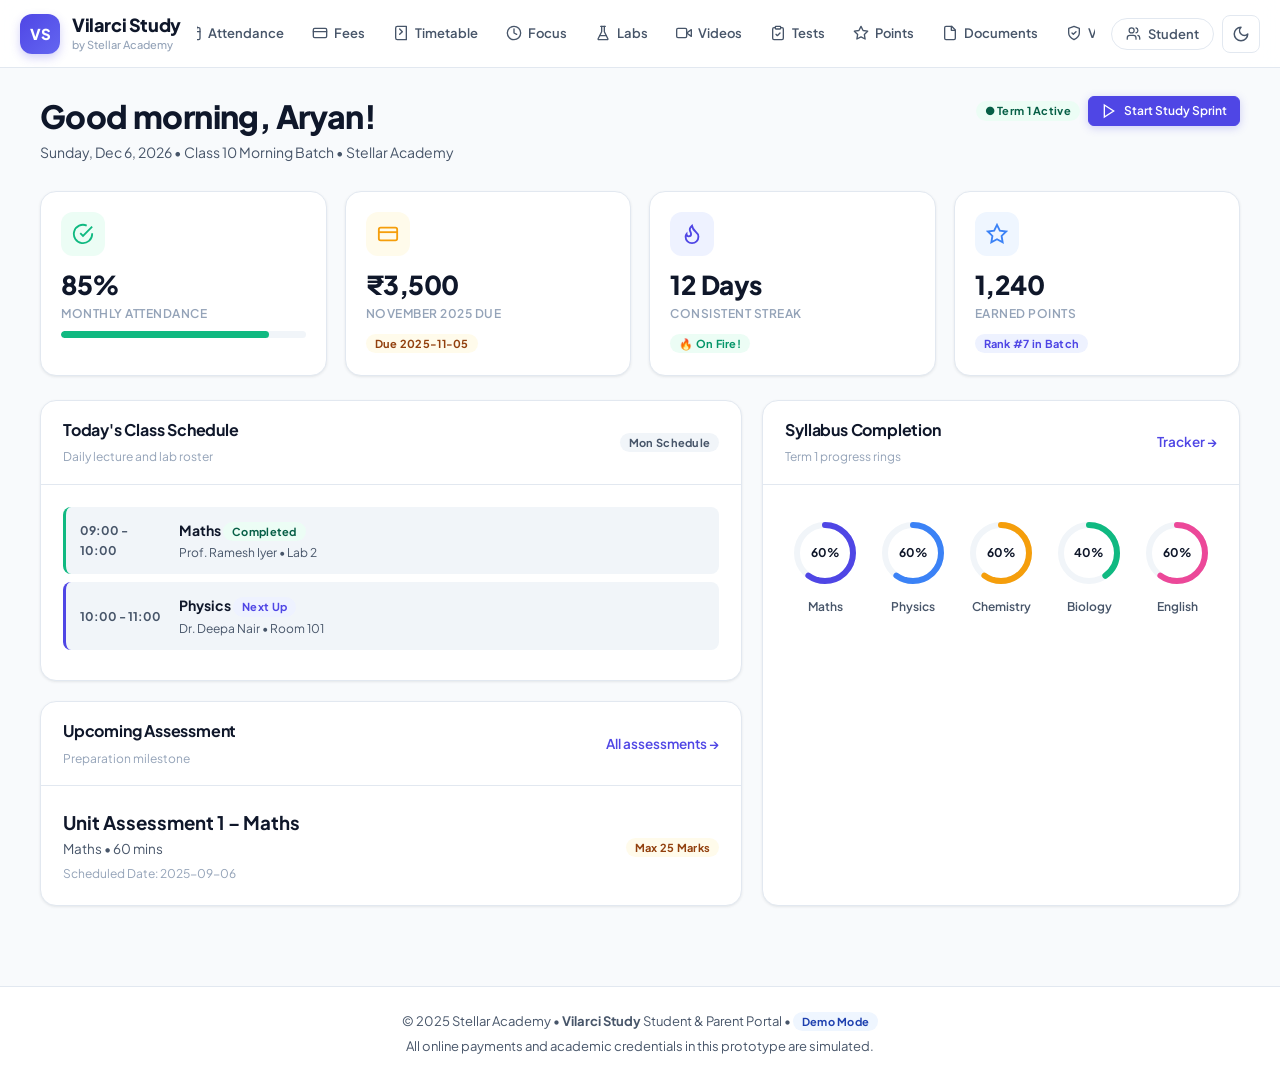
==== Vilarci-Study-demo/Anitigravity/index.html @ c7fcb621 "first demo published" ====
<!DOCTYPE html>
<html lang="en" data-theme="light">
<head>
  <meta charset="UTF-8">
  <meta name="viewport" content="width=device-width, initial-scale=1.0">
  <link rel="icon" href="https://officialpic.vilarci.in/Icons/web-icon.png" type="image/x-icon">

  <meta name="description" content="Vilarci Study - High-end learning portal prototype for tuition and coaching academies.">
  <title>Vilarci Study | Antigravity Version</title>

  <!-- Google Fonts: Plus Jakarta Sans & JetBrains Mono -->
  <link rel="preconnect" href="https://fonts.googleapis.com">
  <link rel="preconnect" href="https://fonts.gstatic.com" crossorigin>
  <link href="https://fonts.googleapis.com/css2?family=Plus+Jakarta+Sans:wght@400;500;600;700;800&family=JetBrains+Mono:wght@500;600&display=swap" rel="stylesheet">

  <!-- Core Stylesheet -->
  <link rel="stylesheet" href="css/styles.css">

  <!-- Inline SVG Favicon -->
  <link rel="icon" type="image/svg+xml" href="data:image/svg+xml,<svg xmlns='http://www.w3.org/2000/svg' viewBox='0 0 24 24' fill='%234F46E5'><path d='M12 3L1 9l4 2.18v6L12 21l7-3.82v-6l2-1.09V17h2V9L12 3zm6.82 6L12 12.72 5.18 9 12 5.28 18.82 9zM17 15.99l-5 2.73-5-2.73v-3.72L12 15l5-2.73v3.72z'/></svg>">
</head>
<body>

  <!-- ===== TOP NAVIGATION BAR ===== -->
  <nav id="navbar" class="navbar" role="navigation" aria-label="Main navigation">
    <div class="nav-container">
      <a href="#home" class="nav-brand" aria-label="Vilarci Study Home">
        <div class="nav-brand-icon" aria-hidden="true">VS</div>
        <div>
          <span class="brand-name">Vilarci Study</span>
          <span class="brand-sub">by Stellar Academy</span>
        </div>
      </a>

      <!-- Desktop Nav Links -->
      <div class="nav-links" role="menubar" id="desktopNavLinks">
        <a href="#home" class="nav-link active" role="menuitem" data-route="home">
          <svg viewBox="0 0 24 24" fill="none" stroke="currentColor" stroke-width="2" stroke-linecap="round" stroke-linejoin="round"><path d="m3 9 9-7 9 7v11a2 2 0 0 1-2 2H5a2 2 0 0 1-2-2z"/><polyline points="9 22 9 12 15 12 15 22"/></svg>
          Dashboard
        </a>
        <a href="#attendance" class="nav-link" role="menuitem" data-route="attendance">
          <svg viewBox="0 0 24 24" fill="none" stroke="currentColor" stroke-width="2" stroke-linecap="round" stroke-linejoin="round"><rect width="18" height="18" x="3" y="4" rx="2" ry="2"/><line x1="16" x2="16" y1="2" y2="6"/><line x1="8" x2="8" y1="2" y2="6"/><line x1="3" x2="21" y1="10" y2="10"/></svg>
          Attendance
        </a>
        <a href="#fees" class="nav-link" role="menuitem" data-route="fees">
          <svg viewBox="0 0 24 24" fill="none" stroke="currentColor" stroke-width="2" stroke-linecap="round" stroke-linejoin="round"><rect width="20" height="14" x="2" y="5" rx="2"/><line x1="2" x2="22" y1="10" y2="10"/></svg>
          Fees
        </a>
        <a href="#timetable" class="nav-link" role="menuitem" data-route="timetable">
          <svg viewBox="0 0 24 24" fill="none" stroke="currentColor" stroke-width="2" stroke-linecap="round" stroke-linejoin="round"><path d="M4 19.5v-15A2.5 2.5 0 0 1 6.5 2H20v20H6.5a2.5 2.5 0 0 1-2.5-2.5Z"/><polyline points="10 6 14 10 10 14"/></svg>
          Timetable
        </a>
        <a href="#focus" class="nav-link" role="menuitem" data-route="focus">
          <svg viewBox="0 0 24 24" fill="none" stroke="currentColor" stroke-width="2" stroke-linecap="round" stroke-linejoin="round"><circle cx="12" cy="12" r="10"/><polyline points="12 6 12 12 16 14"/></svg>
          Focus
        </a>
        <a href="#labs" class="nav-link" role="menuitem" data-route="labs">
          <svg viewBox="0 0 24 24" fill="none" stroke="currentColor" stroke-width="2" stroke-linecap="round" stroke-linejoin="round"><path d="M10 2v7.527a2 2 0 0 1-.211.896L4.72 20.55a1 1 0 0 0 .9 1.45h12.76a1 1 0 0 0 .9-1.45l-5.069-10.127A2 2 0 0 1 14 9.527V2"/><path d="M8.5 2h7"/><path d="M7 16h10"/></svg>
          Labs
        </a>
        <a href="#videos" class="nav-link" role="menuitem" data-route="videos">
          <svg viewBox="0 0 24 24" fill="none" stroke="currentColor" stroke-width="2" stroke-linecap="round" stroke-linejoin="round"><polygon points="23 7 16 12 23 17 23 7"/><rect width="15" height="14" x="1" y="5" rx="2" ry="2"/></svg>
          Videos
        </a>
        <a href="#tests" class="nav-link" role="menuitem" data-route="tests">
          <svg viewBox="0 0 24 24" fill="none" stroke="currentColor" stroke-width="2" stroke-linecap="round" stroke-linejoin="round"><path d="M16 4h2a2 2 0 0 1 2 2v14a2 2 0 0 1-2 2H6a2 2 0 0 1-2-2V6a2 2 0 0 1 2-2h2"/><rect width="8" height="4" x="8" y="2" rx="1" ry="1"/><path d="m9 14 2 2 4-4"/></svg>
          Tests
        </a>
        <a href="#points" class="nav-link" role="menuitem" data-route="points">
          <svg viewBox="0 0 24 24" fill="none" stroke="currentColor" stroke-width="2" stroke-linecap="round" stroke-linejoin="round"><polygon points="12 2 15.09 8.26 22 9.27 17 14.14 18.18 21.02 12 17.77 5.82 21.02 7 14.14 2 9.27 8.91 8.26 12 2"/></svg>
          Points
        </a>
        <a href="#marksheet" class="nav-link" role="menuitem" data-route="marksheet">
          <svg viewBox="0 0 24 24" fill="none" stroke="currentColor" stroke-width="2" stroke-linecap="round" stroke-linejoin="round"><path d="M14.5 2H6a2 2 0 0 0-2 2v16a2 2 0 0 0 2 2h12a2 2 0 0 0 2-2V7.5L14.5 2z"/><polyline points="14 2 14 8 20 8"/></svg>
          Documents
        </a>
        <a href="#verify" class="nav-link" role="menuitem" data-route="verify">
          <svg viewBox="0 0 24 24" fill="none" stroke="currentColor" stroke-width="2" stroke-linecap="round" stroke-linejoin="round"><path d="M12 22s8-4 8-10V5l-8-3-8 3v7c0 6 8 10 8 10z"/><path d="m9 12 2 2 4-4"/></svg>
          Verify
        </a>
        <a href="#settings" class="nav-link" role="menuitem" data-route="settings">
          <svg viewBox="0 0 24 24" fill="none" stroke="currentColor" stroke-width="2" stroke-linecap="round" stroke-linejoin="round"><path d="M12.22 2h-.44a2 2 0 0 0-2 2v.18a2 2 0 0 1-1 1.73l-.43.25a2 2 0 0 1-2 0l-.15-.08a2 2 0 0 0-2.73.73l-.22.38a2 2 0 0 0 .73 2.73l.15.1a2 2 0 0 1 1 1.72v.51a2 2 0 0 1-1 1.74l-.15.09a2 2 0 0 0-.73 2.73l.22.38a2 2 0 0 0 2.73.73l.15-.08a2 2 0 0 1 2 0l.43.25a2 2 0 0 1 1 1.73V20a2 2 0 0 0 2 2h.44a2 2 0 0 0 2-2v-.18a2 2 0 0 1 1-1.73l.43-.25a2 2 0 0 1 2 0l.15.08a2 2 0 0 0 2.73-.73l.22-.39a2 2 0 0 0-.73-2.73l-.15-.08a2 2 0 0 1-1-1.74v-.5a2 2 0 0 1 1-1.74l.15-.09a2 2 0 0 0 .73-2.73l-.22-.38a2 2 0 0 0-2.73-.73l-.15.08a2 2 0 0 1-2 0l-.43-.25a2 2 0 0 1-1-1.73V4a2 2 0 0 0-2-2z"/><circle cx="12" cy="12" r="3"/></svg>
          Settings
        </a>
      </div>

      <!-- Action Items -->
      <div class="nav-actions">
        <!-- Parent / Student mode toggle -->
        <button type="button" class="mode-toggle" id="modeToggle" aria-label="Toggle between Student and Parent view" title="Switch Student / Parent mode">
          <svg viewBox="0 0 24 24" fill="none" stroke="currentColor" stroke-width="2" stroke-linecap="round" stroke-linejoin="round" aria-hidden="true"><path d="M16 21v-2a4 4 0 0 0-4-4H6a4 4 0 0 0-4 4v2"/><circle cx="9" cy="7" r="4"/><path d="M22 21v-2a4 4 0 0 0-3-3.87"/><path d="M16 3.13a4 4 0 0 1 0 7.75"/></svg>
          <span id="modeToggleLabel">Student</span>
        </button>

        <!-- Dark mode toggle -->
        <button type="button" class="btn-icon theme-toggle" id="themeToggle" aria-label="Toggle dark mode" title="Toggle dark mode">
          <svg id="themeIconSun" viewBox="0 0 24 24" fill="none" stroke="currentColor" stroke-width="2" stroke-linecap="round" stroke-linejoin="round" style="display:none;"><circle cx="12" cy="12" r="4"/><path d="M12 2v2"/><path d="M12 20v2"/><path d="m4.93 4.93 1.41 1.41"/><path d="m17.66 17.66 1.41 1.41"/><path d="M2 12h2"/><path d="M20 12h2"/><path d="m6.34 17.66-1.41 1.41"/><path d="m19.07 4.93-1.41 1.41"/></svg>
          <svg id="themeIconMoon" viewBox="0 0 24 24" fill="none" stroke="currentColor" stroke-width="2" stroke-linecap="round" stroke-linejoin="round"><path d="M12 3a6 6 0 0 0 9 9 9 9 0 1 1-9-9Z"/></svg>
        </button>

        <!-- Mobile Hamburger -->
        <button type="button" class="hamburger" id="hamburger" aria-label="Toggle menu" aria-expanded="false" aria-controls="mobileMenu">
          <svg viewBox="0 0 24 24" fill="none" stroke="currentColor" stroke-width="2" stroke-linecap="round" stroke-linejoin="round"><line x1="4" x2="20" y1="12" y2="12"/><line x1="4" x2="20" y1="6" y2="6"/><line x1="4" x2="20" y1="18" y2="18"/></svg>
        </button>
      </div>
    </div>

    <!-- Mobile Slide-down Navigation -->
    <div class="nav-mobile-menu" id="mobileMenu" aria-hidden="true">
      <a href="#home" class="nav-mobile-link" data-route="home">
        <svg viewBox="0 0 24 24" fill="none" stroke="currentColor" stroke-width="2"><path d="m3 9 9-7 9 7v11a2 2 0 0 1-2 2H5a2 2 0 0 1-2-2z"/><polyline points="9 22 9 12 15 12 15 22"/></svg>
        Dashboard
      </a>
      <a href="#attendance" class="nav-mobile-link" data-route="attendance">
        <svg viewBox="0 0 24 24" fill="none" stroke="currentColor" stroke-width="2"><rect width="18" height="18" x="3" y="4" rx="2" ry="2"/><line x1="16" x2="16" y1="2" y2="6"/><line x1="8" x2="8" y1="2" y2="6"/><line x1="3" x2="21" y1="10" y2="10"/></svg>
        Attendance
      </a>
      <a href="#fees" class="nav-mobile-link" data-route="fees">
        <svg viewBox="0 0 24 24" fill="none" stroke="currentColor" stroke-width="2"><rect width="20" height="14" x="2" y="5" rx="2"/><line x1="2" x2="22" y1="10" y2="10"/></svg>
        Fees &amp; Invoices
      </a>
      <a href="#timetable" class="nav-mobile-link" data-route="timetable">
        <svg viewBox="0 0 24 24" fill="none" stroke="currentColor" stroke-width="2"><path d="M4 19.5v-15A2.5 2.5 0 0 1 6.5 2H20v20H6.5a2.5 2.5 0 0 1-2.5-2.5Z"/><polyline points="10 6 14 10 10 14"/></svg>
        Timetable &amp; Syllabus
      </a>
      <a href="#focus" class="nav-mobile-link" data-route="focus">
        <svg viewBox="0 0 24 24" fill="none" stroke="currentColor" stroke-width="2"><circle cx="12" cy="12" r="10"/><polyline points="12 6 12 12 16 14"/></svg>
        Focus Study
      </a>
      <a href="#labs" class="nav-mobile-link" data-route="labs">
        <svg viewBox="0 0 24 24" fill="none" stroke="currentColor" stroke-width="2"><path d="M10 2v7.527a2 2 0 0 1-.211.896L4.72 20.55a1 1 0 0 0 .9 1.45h12.76a1 1 0 0 0 .9-1.45l-5.069-10.127A2 2 0 0 1 14 9.527V2"/><path d="M8.5 2h7"/><path d="M7 16h10"/></svg>
        Interactive Labs
      </a>
      <a href="#videos" class="nav-mobile-link" data-route="videos">
        <svg viewBox="0 0 24 24" fill="none" stroke="currentColor" stroke-width="2"><polygon points="23 7 16 12 23 17 23 7"/><rect width="15" height="14" x="1" y="5" rx="2" ry="2"/></svg>
        Video Lessons
      </a>
      <a href="#tests" class="nav-mobile-link" data-route="tests">
        <svg viewBox="0 0 24 24" fill="none" stroke="currentColor" stroke-width="2"><path d="M16 4h2a2 2 0 0 1 2 2v14a2 2 0 0 1-2 2H6a2 2 0 0 1-2-2V6a2 2 0 0 1 2-2h2"/><rect width="8" height="4" x="8" y="2" rx="1" ry="1"/><path d="m9 14 2 2 4-4"/></svg>
        Tests &amp; Analytics
      </a>
      <a href="#points" class="nav-mobile-link" data-route="points">
        <svg viewBox="0 0 24 24" fill="none" stroke="currentColor" stroke-width="2"><polygon points="12 2 15.09 8.26 22 9.27 17 14.14 18.18 21.02 12 17.77 5.82 21.02 7 14.14 2 9.27 8.91 8.26 12 2"/></svg>
        Points &amp; Rewards
      </a>
      <a href="#marksheet" class="nav-mobile-link" data-route="marksheet">
        <svg viewBox="0 0 24 24" fill="none" stroke="currentColor" stroke-width="2"><path d="M14.5 2H6a2 2 0 0 0-2 2v16a2 2 0 0 0 2 2h12a2 2 0 0 0 2-2V7.5L14.5 2z"/><polyline points="14 2 14 8 20 8"/></svg>
        Academic Documents
      </a>
      <a href="#verify" class="nav-mobile-link" data-route="verify">
        <svg viewBox="0 0 24 24" fill="none" stroke="currentColor" stroke-width="2"><path d="M12 22s8-4 8-10V5l-8-3-8 3v7c0 6 8 10 8 10z"/><path d="m9 12 2 2 4-4"/></svg>
        Verify Credentials
      </a>
      <a href="#settings" class="nav-mobile-link" data-route="settings">
        <svg viewBox="0 0 24 24" fill="none" stroke="currentColor" stroke-width="2"><circle cx="12" cy="12" r="3"/><path d="M19.4 15a1.65 1.65 0 0 0 .33 1.82l.06.06a2 2 0 0 1 0 2.83 2 2 0 0 1-2.83 0l-.06-.06a1.65 1.65 0 0 0-1.82-.33 1.65 1.65 0 0 0-1 1.51V21a2 2 0 0 1-2 2 2 2 0 0 1-2-2v-.09A1.65 1.65 0 0 0 9 19.4a1.65 1.65 0 0 0-1.82.33l-.06.06a2 2 0 0 1-2.83 0 2 2 0 0 1 0-2.83l.06-.06a1.65 1.65 0 0 0 .33-1.82 1.65 1.65 0 0 0-1.51-1H3a2 2 0 0 1-2-2 2 2 0 0 1 2-2h.09A1.65 1.65 0 0 0 4.6 9a1.65 1.65 0 0 0-.33-1.82l-.06-.06a2 2 0 0 1 0-2.83 2 2 0 0 1 2.83 0l.06.06a1.65 1.65 0 0 0 1.82.33H9a1.65 1.65 0 0 0 1-1.51V3a2 2 0 0 1 2-2 2 2 0 0 1 2 2v.09a1.65 1.65 0 0 0 1 1.51 1.65 1.65 0 0 0 1.82-.33l.06-.06a2 2 0 0 1 2.83 0 2 2 0 0 1 0 2.83l-.06.06a1.65 1.65 0 0 0-.33 1.82V9a1.65 1.65 0 0 0 1.51 1H21a2 2 0 0 1 2 2 2 2 0 0 1-2 2h-.09a1.65 1.65 0 0 0-1.51 1z"/></svg>
        Settings
      </a>
    </div>
  </nav>

  <!-- ===== FLOATING TOAST CONTAINER ===== -->
  <div id="toastContainer" class="toast-container" aria-live="polite" aria-atomic="true"></div>

  <!-- ===== DYNAMIC MODAL CONTAINER ===== -->
  <div id="modalContainer"></div>

  <!-- ===== APPLICATION VIEWS CONTAINER ===== -->
  <main id="mainContent" class="main-content" role="main">

    <!-- 1. VIEW: DASHBOARD / HOME -->
    <section id="view-home" class="view active" aria-labelledby="homeGreeting">
      <div class="view-container">
        <!-- Parent Banner (Visible when parent mode active) -->
        <div id="parentBanner" class="parent-banner" style="display:none;">
          <span class="badge badge-primary">Parent Portal</span>
          <span class="text-sm fw-600" id="parentBannerText" style="flex:1;">Viewing academic progress for your children</span>
          <div style="display:flex; gap:8px; align-items:center;">
            <label for="childSelect" class="text-xs fw-700">Student Profile:</label>
            <select id="childSelect" class="form-input" style="width:auto; padding:4px 10px; font-size:12px;">
              <!-- Populated by JS -->
            </select>
          </div>
        </div>

        <!-- Student Header -->
        <div class="page-header" id="studentHeader">
          <div style="display:flex; justify-content:space-between; align-items:flex-start; flex-wrap:wrap; gap:12px;">
            <div>
              <h1 id="homeGreeting">Welcome back, Aryan!</h1>
              <p id="homeDateSubtitle">Daily academic monitoring overview &bull; Class 10 Morning Batch</p>
            </div>
            <div style="display:flex; gap:8px; align-items:center;">
              <span class="badge badge-success">● Term 1 Active</span>
              <a href="#focus" class="btn btn-primary btn-sm">
                <svg viewBox="0 0 24 24" fill="none" stroke="currentColor" stroke-width="2"><polygon points="5 3 19 12 5 21 5 3"/></svg>
                Start Study Sprint
              </a>
            </div>
          </div>
        </div>

        <!-- 4 Stat Metric Cards -->
        <div class="stats-grid" id="homeStatsGrid">
          <!-- Card 1: Attendance Rate -->
          <div class="stat-card">
            <div class="stat-card-icon accent">
              <svg viewBox="0 0 24 24" fill="none" stroke="currentColor" stroke-width="2"><path d="M22 11.08V12a10 10 0 1 1-5.93-9.14"/><polyline points="22 4 12 14.01 9 11.01"/></svg>
            </div>
            <div class="stat-card-value" id="homeAttPct">88%</div>
            <div class="stat-card-label">Monthly Attendance</div>
            <div class="progress-bar-track">
              <div class="progress-bar-fill accent" id="homeAttBar" style="width: 88%;"></div>
            </div>
          </div>

          <!-- Card 2: Fee Status -->
          <div class="stat-card">
            <div class="stat-card-icon warning">
              <svg viewBox="0 0 24 24" fill="none" stroke="currentColor" stroke-width="2"><rect width="20" height="14" x="2" y="5" rx="2"/><line x1="2" x2="22" y1="10" y2="10"/></svg>
            </div>
            <div class="stat-card-value" id="homeFeeStatus">₹3,500</div>
            <div class="stat-card-label" id="homeFeeLabel">November Due</div>
            <div style="margin-top: 6px;">
              <span class="badge badge-warning" id="homeFeeBadge">Due Nov 5</span>
            </div>
          </div>

          <!-- Card 3: Study Streak -->
          <div class="stat-card">
            <div class="stat-card-icon primary">
              <svg viewBox="0 0 24 24" fill="none" stroke="currentColor" stroke-width="2"><path d="M8.5 14.5A2.5 2.5 0 0 0 11 12c0-1.38-.5-2-1-3-1.072-2.143-.224-4.054 2-6 .5 2.5 2 4.9 4 6.5 2 1.6 3 3.5 3 5.5a7 7 0 1 1-14 0c0-1.153.433-2.294 1-3a2.5 2.5 0 0 0 2.5 2.5z"/></svg>
            </div>
            <div class="stat-card-value" id="homeStreak">12 Days</div>
            <div class="stat-card-label">Consistent Streak</div>
            <div style="margin-top: 6px;">
              <span class="badge badge-accent">🔥 On Fire!</span>
            </div>
          </div>

          <!-- Card 4: Study Points -->
          <div class="stat-card">
            <div class="stat-card-icon info">
              <svg viewBox="0 0 24 24" fill="none" stroke="currentColor" stroke-width="2"><polygon points="12 2 15.09 8.26 22 9.27 17 14.14 18.18 21.02 12 17.77 5.82 21.02 7 14.14 2 9.27 8.91 8.26 12 2"/></svg>
            </div>
            <div class="stat-card-value" id="homePoints">1,240</div>
            <div class="stat-card-label">Earned Points</div>
            <div style="margin-top: 6px;">
              <span class="badge badge-primary">Rank #7 in Batch</span>
            </div>
          </div>
        </div>

        <!-- Dashboard Content Grid -->
        <div class="dashboard-grid" id="homeDashboardGrid">
          <!-- Left Column -->
          <div style="display:flex; flex-direction:column; gap:20px;">
            <!-- Today's Schedule Card -->
            <div class="card">
              <div class="card-header">
                <div>
                  <h2 class="card-title">Today's Class Schedule</h2>
                  <span class="text-xs text-muted">Daily lecture and lab roster</span>
                </div>
                <span class="badge badge-neutral" id="homeTodayDayBadge">Today</span>
              </div>
              <div class="card-body">
                <div class="classes-list" id="homeClassesList">
                  <!-- Populated dynamically by JS -->
                </div>
              </div>
            </div>

            <!-- Next Scheduled Assessment Card -->
            <div class="card">
              <div class="card-header">
                <div>
                  <h2 class="card-title">Upcoming Assessment</h2>
                  <span class="text-xs text-muted">Preparation milestone</span>
                </div>
                <a href="#tests" class="text-sm fw-600">All assessments &rarr;</a>
              </div>
              <div class="card-body" id="homeNextTestContainer">
                <!-- Populated dynamically by JS -->
              </div>
            </div>
          </div>

          <!-- Right Column: Subject Progress Rings -->
          <div class="card">
            <div class="card-header">
              <div>
                <h2 class="card-title">Syllabus Completion</h2>
                <span class="text-xs text-muted">Term 1 progress rings</span>
              </div>
              <a href="#timetable" class="text-sm fw-600">Tracker &rarr;</a>
            </div>
            <div class="card-body">
              <div class="subject-rings-grid" id="homeSubjectRings">
                <!-- SVG Rings drawn by JS -->
              </div>
            </div>
          </div>
        </div>

        <!-- Parent Multi-Child View (Displayed when parent mode is active) -->
        <div id="homeParentChildrenView" class="parent-children-grid">
          <!-- Populated by JS -->
        </div>
      </div>
    </section>

    <!-- 2. VIEW: ATTENDANCE -->
    <section id="view-attendance" class="view" aria-labelledby="attTitle">
      <div class="view-container">
        <div class="page-header">
          <div style="display:flex; justify-content:space-between; align-items:flex-start; flex-wrap:wrap; gap:14px;">
            <div>
              <h1 id="attTitle">Attendance Log</h1>
              <p>Monthly calendar log, subject percentages, and instant simulated QR check-in.</p>
            </div>
            <button type="button" class="btn btn-accent" id="btnQrScan">
              <svg viewBox="0 0 24 24" fill="none" stroke="currentColor" stroke-width="2"><rect width="5" height="5" x="3" y="3" rx="1"/><rect width="5" height="5" x="16" y="3" rx="1"/><rect width="5" height="5" x="3" y="16" rx="1"/><path d="M21 16V8a2 2 0 0 0-1-1.73l-7-4a2 2 0 0 0-2 0l-7 4A2 2 0 0 0 3 8v8a2 2 0 0 0 1 1.73l7 4a2 2 0 0 0 2 0l7-4A2 2 0 0 0 21 16z"/></svg>
              Simulate QR Check-In (+10 pts)
            </button>
          </div>
        </div>

        <div class="dashboard-grid">
          <!-- Calendar Card -->
          <div class="card">
            <div class="card-header">
              <div class="calendar-controls">
                <button type="button" class="calendar-nav-btn" id="calPrevMonth" aria-label="Previous Month">
                  <svg viewBox="0 0 24 24" fill="none" stroke="currentColor" stroke-width="2"><polyline points="15 18 9 12 15 6"/></svg>
                </button>
                <span class="calendar-month-label" id="calMonthLabel">October 2025</span>
                <button type="button" class="calendar-nav-btn" id="calNextMonth" aria-label="Next Month">
                  <svg viewBox="0 0 24 24" fill="none" stroke="currentColor" stroke-width="2"><polyline points="9 18 15 12 9 6"/></svg>
                </button>
              </div>
              <span class="badge badge-primary" id="calSummaryBadge">90% Rate</span>
            </div>
            <div class="card-body">
              <div class="calendar-grid" id="attendanceCalendarGrid">
                <!-- Generated by JS -->
              </div>
              <div class="attendance-legend">
                <div class="legend-item"><span class="legend-dot present"></span> Present</div>
                <div class="legend-item"><span class="legend-dot late"></span> Late</div>
                <div class="legend-item"><span class="legend-dot absent"></span> Absent</div>
                <div class="legend-item"><span class="legend-dot noclass"></span> Sunday / Off</div>
              </div>
            </div>
          </div>

          <!-- Subject Breakdown & Stats Summary -->
          <div style="display:flex; flex-direction:column; gap:20px;">
            <div class="card">
              <div class="card-header">
                <h2 class="card-title">Subject Breakdown</h2>
                <span class="text-xs text-muted">Cumulative log</span>
              </div>
              <div class="card-body">
                <div class="subject-attendance-grid" id="subjectAttList">
                  <!-- Populated by JS -->
                </div>
              </div>
            </div>

            <div class="card">
              <div class="card-body" id="attendanceSummaryMetrics">
                <!-- Populated by JS -->
              </div>
            </div>
          </div>
        </div>
      </div>
    </section>

    <!-- 3. VIEW: FEES & PAYMENTS -->
    <section id="view-fees" class="view" aria-labelledby="feesTitle">
      <div class="view-container">
        <div class="page-header">
          <h1 id="feesTitle">Fees &amp; Invoices</h1>
          <p>Tuition ledger, official payment vouchers, and simulated checkout flow.</p>
        </div>

        <!-- Pending Banner Card -->
        <div class="card mb-24" style="background: linear-gradient(135deg, var(--surface), var(--surface-muted));">
          <div class="card-body" style="display:flex; justify-content:space-between; align-items:center; flex-wrap:wrap; gap:16px;">
            <div>
              <div class="text-xs text-muted fw-700 uppercase">Outstanding Tuition Fees</div>
              <div class="text-3xl fw-800" id="feesPendingAmount" style="color:var(--error); margin: 4px 0;">₹3,500</div>
              <div class="text-sm text-secondary" id="feesPendingNotice">Pending for November 2025 due by Nov 5, 2025</div>
            </div>
            <button type="button" class="btn btn-primary btn-lg" id="btnPayPending">
              <svg viewBox="0 0 24 24" fill="none" stroke="currentColor" stroke-width="2"><rect width="20" height="14" x="2" y="5" rx="2"/><line x1="2" x2="22" y1="10" y2="10"/></svg>
              Pay Outstanding Dues
            </button>
          </div>
        </div>

        <!-- Ledger Table -->
        <div class="card">
          <div class="card-header">
            <div>
              <h2 class="card-title">Transaction Ledger</h2>
              <span class="text-xs text-muted">Complete audit trail</span>
            </div>
            <span class="badge badge-info">Simulated Mode</span>
          </div>
          <div class="card-body" style="padding:0;">
            <div class="table-wrapper" style="border:none;">
              <table>
                <thead>
                  <tr>
                    <th>Academic Month</th>
                    <th>Due Date</th>
                    <th>Amount</th>
                    <th>Payment Status</th>
                    <th>Mode</th>
                    <th>Receipt No.</th>
                    <th style="text-align:right;">Action</th>
                  </tr>
                </thead>
                <tbody id="feesTableBody">
                  <!-- Populated by JS -->
                </tbody>
              </table>
            </div>
          </div>
          <div class="card-body" style="border-top:1px solid var(--border);">
            <p class="text-xs text-muted">Notice: All payment gateways and UPI authorizations in this prototype are strictly simulated for sales presentation.</p>
          </div>
        </div>
      </div>
    </section>

    <!-- 4. VIEW: TIMETABLE & SYLLABUS -->
    <section id="view-timetable" class="view" aria-labelledby="ttTitle">
      <div class="view-container">
        <div class="page-header">
          <h1 id="ttTitle">Timetable &amp; Syllabus Tracker</h1>
          <p>Weekly batch schedule matrix alongside date-wise curriculum progression and revision checkmarks.</p>
        </div>

        <!-- Segmented Tabs -->
        <div class="tabs">
          <div class="tab-list" role="tablist">
            <button type="button" class="tab-btn active" role="tab" id="tabBtnTimetable" aria-selected="true" aria-controls="panelTimetable">Weekly Schedule Matrix</button>
            <button type="button" class="tab-btn" role="tab" id="tabBtnSyllabus" aria-selected="false" aria-controls="panelSyllabus">Curriculum &amp; Revision Tracker</button>
          </div>

          <!-- Panel 1: Timetable -->
          <div class="tab-panel active" id="panelTimetable" role="tabpanel">
            <div class="timetable-grid">
              <table class="tt-grid-table">
                <thead>
                  <tr>
                    <th>Time Slot</th>
                    <th>Monday</th>
                    <th>Tuesday</th>
                    <th>Wednesday</th>
                    <th>Thursday</th>
                    <th>Friday</th>
                    <th>Saturday</th>
                  </tr>
                </thead>
                <tbody id="timetableGridBody">
                  <!-- Populated by JS -->
                </tbody>
              </table>
            </div>
          </div>

          <!-- Panel 2: Syllabus Progress -->
          <div class="tab-panel" id="panelSyllabus" role="tabpanel">
            <div class="filter-chips" id="syllabusSubjectFilter">
              <button type="button" class="chip active" data-subject="all">All Subjects</button>
              <button type="button" class="chip" data-subject="Maths">Maths</button>
              <button type="button" class="chip" data-subject="Physics">Physics</button>
              <button type="button" class="chip" data-subject="Chemistry">Chemistry</button>
              <button type="button" class="chip" data-subject="Biology">Biology</button>
              <button type="button" class="chip" data-subject="English">English</button>
            </div>

            <div id="syllabusContainer">
              <!-- Populated by JS -->
            </div>
          </div>
        </div>
      </div>
    </section>

    <!-- 5. VIEW: FOCUS STUDY -->
    <section id="view-focus" class="view" aria-labelledby="focusTitle">
      <div class="view-container">
        <div class="page-header">
          <h1 id="focusTitle">Distraction-Free Focus Study</h1>
          <p>Official YouTube nocookie player without sidebars or algorithm feeds, plus autosaved lecture notes and Pomodoro timer.</p>
        </div>

        <!-- URL Input Card -->
        <div class="card mb-24">
          <div class="card-body">
            <label for="focusUrlInput" class="form-label">Paste Educational YouTube / Shorts Link:</label>
            <form id="focusUrlForm" onsubmit="return false;" style="display:flex; gap:10px; flex-wrap:wrap;">
              <div style="flex:1; min-width:260px;">
                <input type="url" id="focusUrlInput" class="form-input" placeholder="e.g. https://www.youtube.com/watch?v=IWigcMGGMIs or youtu.be/...">
                <span class="form-error" id="focusUrlError">Please enter a valid YouTube video link (watch, youtu.be or shorts).</span>
              </div>
              <button type="submit" class="btn btn-primary" id="btnLoadFocusVideo">
                <svg viewBox="0 0 24 24" fill="none" stroke="currentColor" stroke-width="2"><polygon points="5 3 19 12 5 21 5 3"/></svg>
                Launch Focus Player
              </button>
              <button type="button" class="btn btn-secondary" id="btnFocusSampleVideo">Load Sample Lecture</button>
            </form>
          </div>
        </div>

        <!-- Main Focus Layout -->
        <div class="focus-layout" id="focusMainLayout">
          <!-- Video Column -->
          <div>
            <div class="card mb-16" style="padding:0; overflow:hidden;">
              <div class="video-responsive">
                <iframe id="focusVideoIframe" src="" title="Focus Study Player" allow="accelerometer; autoplay; clipboard-write; encrypted-media; gyroscope; picture-in-picture" allowfullscreen></iframe>
              </div>
            </div>

            <!-- Topic Completion Box -->
            <div class="card">
              <div class="card-body" style="display:flex; justify-content:space-between; align-items:center; flex-wrap:wrap; gap:12px;">
                <div>
                  <h3 class="text-sm fw-700">Finished this lecture?</h3>
                  <p class="text-xs text-muted">Credit your study streak and update your syllabus status.</p>
                </div>
                <button type="button" class="btn btn-accent" id="btnFocusMarkTopicDone">
                  <svg viewBox="0 0 24 24" fill="none" stroke="currentColor" stroke-width="2"><polyline points="20 6 9 17 4 12"/></svg>
                  Mark Topic Done (+20 pts)
                </button>
              </div>
            </div>
          </div>

          <!-- Sidebar: Timer & Notes -->
          <div style="display:flex; flex-direction:column; gap:18px;">
            <!-- Timer Card -->
            <div class="focus-timer-card">
              <div class="text-xs fw-700 uppercase text-center text-muted">Focus Countdown</div>
              <div class="timer-display" id="focusTimerDisplay">25:00</div>

              <div class="timer-presets">
                <button type="button" class="timer-preset-btn selected" data-mins="25">25 min</button>
                <button type="button" class="timer-preset-btn" data-mins="45">45 min</button>
                <button type="button" class="timer-preset-btn" data-mins="60">60 min</button>
              </div>

              <div class="timer-custom-row">
                <label for="customTimerMin" class="text-xs text-muted">Custom:</label>
                <input type="number" id="customTimerMin" min="1" max="180" placeholder="min" class="form-input">
                <button type="button" class="btn btn-sm btn-secondary" id="btnApplyCustomTimer">Set</button>
              </div>

              <div class="timer-controls">
                <button type="button" class="btn btn-primary" id="btnStartPauseTimer">Start Timer</button>
                <button type="button" class="btn btn-secondary" id="btnResetTimer">Reset</button>
              </div>

              <div class="timer-complete-msg" id="timerCompleteMsg">
                🎉 Focus Block Complete! +50 Study Points awarded!
              </div>
            </div>

            <!-- Notes Card -->
            <div class="focus-notes-card">
              <div style="display:flex; justify-content:space-between; align-items:center; margin-bottom:8px;">
                <label for="focusNotesArea" class="text-xs fw-700 uppercase text-muted">Lesson Notes</label>
                <span class="notes-saved-indicator" id="notesSavedIndicator">Autosaved</span>
              </div>
              <textarea id="focusNotesArea" class="form-input" style="height:190px;" placeholder="Capture lecture key takeaways. Saves automatically to localStorage per video..."></textarea>
            </div>
          </div>
        </div>
      </div>
    </section>

    <!-- 6. VIEW: LABS & SIMULATIONS -->
    <section id="view-labs" class="view" aria-labelledby="labsTitle">
      <div class="view-container">
        <div class="page-header">
          <h1 id="labsTitle">Interactive STEM Simulations</h1>
          <p>Curated PhET scientific simulations with hands-on parameter manipulation and fallback external links.</p>
        </div>

        <div class="filter-chips" id="labsSubjectFilter">
          <button type="button" class="chip active" data-subject="all">All Disciplines</button>
          <button type="button" class="chip" data-subject="Physics">Physics</button>
          <button type="button" class="chip" data-subject="Chemistry">Chemistry</button>
          <button type="button" class="chip" data-subject="Biology">Biology</button>
        </div>

        <!-- Simulation Grid -->
        <div class="sim-grid" id="simGrid">
          <!-- Populated by JS -->
        </div>

        <!-- Fullscreen Viewer Container -->
        <div class="sim-viewer" id="simViewer">
          <div class="sim-viewer-header">
            <button type="button" class="btn btn-secondary" id="btnBackFromSim">
              <svg viewBox="0 0 24 24" fill="none" stroke="currentColor" stroke-width="2"><polyline points="15 18 9 12 15 6"/></svg>
              Back to Simulation Library
            </button>
            <h2 class="text-lg fw-700" id="simViewerTitle">Simulation Viewer</h2>
            <a href="#" target="_blank" rel="noopener" class="btn btn-sm btn-ghost" id="simExternalLink" style="margin-left:auto;">
              Open in Full Window ↗
            </a>
          </div>

          <div class="sim-iframe-wrapper">
            <iframe id="simIframe" src="" title="Simulation Viewer" allowfullscreen></iframe>
            <div class="sim-fallback" id="simFallback">
              <div style="font-size:42px;">⚠️</div>
              <h3 class="text-lg fw-700">Embedded Viewer Blocked by Network Policy</h3>
              <p class="text-sm text-secondary">Some institutional proxies block third-party iframe embeds. Please open directly.</p>
              <a href="#" target="_blank" rel="noopener" class="btn btn-primary" id="simFallbackBtn">Launch Simulation Directly</a>
            </div>
          </div>
        </div>
      </div>
    </section>

    <!-- 7. VIEW: VIDEOS LIBRARY -->
    <section id="view-videos" class="view" aria-labelledby="videosTitle">
      <div class="view-container">
        <div class="page-header">
          <h1 id="videosTitle">Curated Lecture Library</h1>
          <p>Teacher-recommended lessons organized by chapter and curriculum syllabus.</p>
        </div>

        <div class="filter-chips" id="videoSubjectFilter">
          <button type="button" class="chip active" data-subject="all">All Subjects</button>
          <button type="button" class="chip" data-subject="Maths">Maths</button>
          <button type="button" class="chip" data-subject="Physics">Physics</button>
          <button type="button" class="chip" data-subject="Chemistry">Chemistry</button>
          <button type="button" class="chip" data-subject="Biology">Biology</button>
          <button type="button" class="chip" data-subject="English">English</button>
        </div>

        <!-- Inline Active Player -->
        <div id="videoActivePlayerContainer" class="mb-24" style="display:none;">
          <div class="card">
            <div class="card-header">
              <h2 class="card-title" id="videoActiveTitle">Video Player</h2>
              <button type="button" class="btn-icon" id="btnCloseActiveVideo" title="Close player">
                <svg viewBox="0 0 24 24" fill="none" stroke="currentColor" stroke-width="2"><line x1="18" y1="6" x2="6" y2="18"/><line x1="6" y1="6" x2="18" y2="18"/></svg>
              </button>
            </div>
            <div class="video-responsive">
              <iframe id="videoActiveIframe" src="" title="Active Video" allowfullscreen></iframe>
            </div>
          </div>
        </div>

        <!-- Video Cards Grid -->
        <div class="sim-grid" id="videoCardsGrid">
          <!-- Populated by JS -->
        </div>
      </div>
    </section>

    <!-- 8. VIEW: TESTS & SCORES -->
    <section id="view-tests" class="view" aria-labelledby="testsTitle">
      <div class="view-container">
        <div class="page-header">
          <h1 id="testsTitle">Assessment Analytics &amp; Practice Quizzes</h1>
          <p>Term evaluations, pure SVG performance charts, weak topic diagnostics, and interactive practice tests.</p>
        </div>

        <div class="tabs">
          <div class="tab-list" role="tablist">
            <button type="button" class="tab-btn active" role="tab" id="tabBtnTestReports" aria-selected="true" aria-controls="panelTestReports">Score Reports &amp; Trends</button>
            <button type="button" class="tab-btn" role="tab" id="tabBtnTakeQuiz" aria-selected="false" aria-controls="panelTakeQuiz">Practice Quiz (5 MCQs)</button>
          </div>

          <!-- Panel 1: Reports -->
          <div class="tab-panel active" id="panelTestReports" role="tabpanel">
            <div class="dashboard-grid">
              <!-- Left: Assessment Records & Weak Topics -->
              <div style="display:flex; flex-direction:column; gap:20px;">
                <div class="card">
                  <div class="card-header">
                    <h2 class="card-title">Completed Assessments</h2>
                    <span class="badge badge-accent">Class 10 Roster</span>
                  </div>
                  <div class="card-body">
                    <div class="tests-list" id="testsListContainer">
                      <!-- Populated by JS -->
                    </div>
                  </div>
                </div>

                <div class="card">
                  <div class="card-header">
                    <h2 class="card-title">Diagnostic Weak Topics</h2>
                    <span class="badge badge-error">Target for Revision</span>
                  </div>
                  <div class="weak-topics-list" id="weakTopicsList">
                    <!-- Populated by JS -->
                  </div>
                </div>
              </div>

              <!-- Right: Performance SVG Chart -->
              <div class="card">
                <div class="card-header">
                  <h2 class="card-title">Subject Average Scores</h2>
                  <span class="text-xs text-muted">Coordinate SVG</span>
                </div>
                <div class="card-body">
                  <div id="chartContainer" style="overflow-x:auto;">
                    <!-- Rendered by JS -->
                  </div>
                  <p class="text-xs text-muted text-center" style="margin-top:16px;">
                    Averages aggregated across unit assessments and mid-term evaluations.
                  </p>
                </div>
              </div>
            </div>
          </div>

          <!-- Panel 2: Interactive Quiz Flow -->
          <div class="tab-panel" id="panelTakeQuiz" role="tabpanel">
            <div class="quiz-container" style="max-width:680px; margin:0 auto;">
              <div id="quizActiveView">
                <div class="text-xs fw-700 text-muted uppercase" id="quizQuestionNum">Question 1 of 5</div>
                <div class="quiz-progress-bar">
                  <div class="quiz-progress-fill" id="quizProgressBar" style="width:20%;"></div>
                </div>

                <div class="badge badge-primary mb-12" id="quizSubjectBadge">Maths</div>
                <div class="quiz-question" id="quizQuestionText">Loading assessment question...</div>

                <div class="quiz-options" id="quizOptionsContainer">
                  <!-- Populated by JS -->
                </div>

                <div class="quiz-explanation" id="quizExplanation">
                  <!-- Explanation shown on answer -->
                </div>

                <div style="display:flex; justify-content:flex-end;">
                  <button type="button" class="btn btn-primary" id="btnNextQuizQuestion" disabled>Next Question &rarr;</button>
                </div>
              </div>

              <!-- Quiz Results -->
              <div class="quiz-result" id="quizResultView">
                <div style="font-size:48px;">🏆</div>
                <h2 class="text-2xl fw-800" style="margin-top:8px;">Assessment Completed!</h2>
                <div class="quiz-result-score" id="quizResultScore">4 / 5</div>
                <p class="text-sm text-secondary mb-20" id="quizResultMsg">Exceptional mastery! Your study points have been credited.</p>
                <div style="display:flex; gap:12px; justify-content:center;">
                  <button type="button" class="btn btn-primary" id="btnRestartQuiz">Retake Assessment</button>
                  <a href="#points" class="btn btn-secondary">Review Points Earned</a>
                </div>
              </div>
            </div>
          </div>
        </div>
      </div>
    </section>

    <!-- 9. VIEW: POINTS & REWARDS -->
    <section id="view-points" class="view" aria-labelledby="pointsTitle">
      <div class="view-container">
        <div class="page-header">
          <h1 id="pointsTitle">Points &amp; Academic Honors</h1>
          <p>Incentivized study rewards, verified achievements, and opt-in batch leaderboard.</p>
        </div>

        <div class="points-summary-card">
          <div>
            <div class="points-summary-value" id="pointsBigTotal">1,240</div>
            <div class="points-summary-label">Total Reward Points</div>
          </div>
          <div>
            <div class="points-summary-value" id="pointsBigStreak">12 Days 🔥</div>
            <div class="points-summary-label">Active Learning Streak</div>
          </div>
          <div style="margin-left:auto;">
            <div class="points-summary-value" id="pointsRankDisplay">#7</div>
            <div class="points-summary-label">Batch Leaderboard Rank</div>
          </div>
        </div>

        <h2 class="text-lg fw-700 mb-16">Achievement Badges &amp; Trophies</h2>
        <div class="badge-awards-grid" id="badgesContainer">
          <!-- Populated by JS -->
        </div>

        <div class="dashboard-grid">
          <!-- Leaderboard -->
          <div class="card">
            <div class="card-header">
              <h2 class="card-title">Batch Leaderboard (Top 5 + You)</h2>
              <div style="display:flex; align-items:center; gap:6px;">
                <label for="toggleShowRank" class="text-xs text-muted">Show my rank:</label>
                <input type="checkbox" id="toggleShowRank" checked class="toggle-input">
              </div>
            </div>
            <div class="card-body">
              <div class="leaderboard-list" id="leaderboardList">
                <!-- Populated by JS -->
              </div>
            </div>
          </div>

          <!-- Points History -->
          <div class="card">
            <div class="card-header">
              <h2 class="card-title">Live Points Audit Trail</h2>
              <span class="badge badge-accent">Recorded Events</span>
            </div>
            <div class="card-body">
              <div class="points-history-list" id="pointsHistoryList">
                <!-- Populated by JS -->
              </div>
            </div>
          </div>
        </div>
      </div>
    </section>

    <!-- 10. VIEW: MARKSHEETS & CERTIFICATES -->
    <section id="view-marksheet" class="view" aria-labelledby="docsTitle">
      <div class="view-container">
        <div class="page-header">
          <h1 id="docsTitle">Academic Credentials &amp; Documents</h1>
          <p>Official marksheets and merit certificates issued by Stellar Academy, with printable PDF layouts.</p>
        </div>

        <!-- List View -->
        <div id="docsListView">
          <div class="docs-list" id="docsCardsList">
            <!-- Populated by JS -->
          </div>
        </div>

        <!-- Printable Document View -->
        <div class="doc-viewer" id="docViewer">
          <div class="print-actions">
            <button type="button" class="btn btn-secondary" id="btnBackToDocsList">
              <svg viewBox="0 0 24 24" fill="none" stroke="currentColor" stroke-width="2"><polyline points="15 18 9 12 15 6"/></svg>
              Back to Document Registry
            </button>
            <button type="button" class="btn btn-primary" id="btnPrintDocument">
              <svg viewBox="0 0 24 24" fill="none" stroke="currentColor" stroke-width="2"><polyline points="6 9 6 2 18 2 18 9"/><path d="M6 18H4a2 2 0 0 1-2-2v-5a2 2 0 0 1 2-2h16a2 2 0 0 1 2 2v5a2 2 0 0 1-2 2h-2"/><rect width="12" height="8" x="6" y="14"/></svg>
              Print / Save as PDF
            </button>
          </div>

          <div class="printable-doc" id="printableDocContent">
            <div class="doc-header">
              <div class="doc-logo-box">SA</div>
              <div class="doc-center-name">STELLAR ACADEMY</div>
              <div class="doc-center-addr">42, Orbit Lane, Science Nagar, Pune – 411021 &bull; Phone: +91 98765 43210</div>
              <div class="doc-exam-name" id="docRenderExamName">Mid Term Examination 2025</div>
            </div>

            <table class="doc-student-table">
              <tr>
                <td>Student Name:</td>
                <td id="docRenderStudentName" class="fw-700">Aryan Mehta</td>
                <td>Roll Number:</td>
                <td id="docRenderRoll" class="fw-700">SA-101</td>
              </tr>
              <tr>
                <td>Batch / Course:</td>
                <td id="docRenderBatch">Class 10 – Science &amp; Maths Morning Batch</td>
                <td>Date of Issue:</td>
                <td id="docRenderIssueDate">2025-10-10</td>
              </tr>
              <tr>
                <td>Credential Code:</td>
                <td id="docRenderCode" class="fw-700" style="font-family:var(--font-mono); color:var(--primary);">VS2025-A1B2</td>
                <td>Record Status:</td>
                <td id="docRenderStatus"><span class="badge badge-success">VALID &amp; AUTHENTIC</span></td>
              </tr>
            </table>

            <table class="doc-marks-table">
              <thead>
                <tr>
                  <th>Evaluated Subject</th>
                  <th>Maximum Marks</th>
                  <th>Marks Obtained</th>
                  <th>Percentage</th>
                </tr>
              </thead>
              <tbody id="docMarksTableBody">
                <!-- Populated by JS -->
              </tbody>
            </table>

            <div class="doc-summary">
              <div style="flex:1;">
                <div class="doc-summary-value" id="docRenderTotalMarks">81 / 100</div>
                <div class="doc-summary-label">Aggregated Score</div>
              </div>
              <div style="flex:1;">
                <div class="doc-summary-value" id="docRenderPercentage">81.0%</div>
                <div class="doc-summary-label">Aggregate Percentage</div>
              </div>
              <div style="flex:1;">
                <div class="doc-summary-value" id="docRenderGrade">A</div>
                <div class="doc-summary-label">Letter Grade</div>
              </div>
              <div style="flex:1;">
                <div class="doc-summary-value" id="docRenderAttendance">88.5%</div>
                <div class="doc-summary-label">Term Attendance</div>
              </div>
              <div style="display:flex; flex-direction:column; align-items:center;">
                <div class="doc-qr" id="docQrGraphic" aria-label="Verification QR code">
                  <!-- QR bit matrix generated by JS -->
                </div>
                <span class="text-xs text-muted" style="margin-top:4px;">Scan to Verify</span>
              </div>
            </div>

            <div class="doc-signatures">
              <div class="doc-sig-box">
                <br>
                <span>Academic Coordinator Signature</span>
              </div>
              <div class="doc-sig-box">
                <br>
                <span>Director / Head of Center</span>
              </div>
            </div>

            <div class="doc-disclaimer">
              Issued by Stellar Academy for academic coaching and continuous internal assessment records. Not an official state or central university board certificate.
            </div>
          </div>
        </div>
      </div>
    </section>

    <!-- 11. VIEW: VERIFY DOCUMENT -->
    <section id="view-verify" class="view" aria-labelledby="verifyTitle">
      <div class="view-container">
        <div class="page-header text-center">
          <h1 id="verifyTitle">Official Credential Verification</h1>
          <p>Public lookup portal confirming authenticity of certificates and marksheets issued by Stellar Academy.</p>
        </div>

        <div class="verify-form-card">
          <form id="verifyForm" onsubmit="return false;">
            <div class="form-group">
              <label for="verifyCodeInput" class="form-label">Enter Document Verification Code:</label>
              <div class="verify-input-row">
                <input type="text" id="verifyCodeInput" class="form-input" placeholder="e.g. VS2025-A1B2" maxlength="20" required>
                <button type="submit" class="btn btn-primary" id="btnVerifySubmit">Verify Record</button>
              </div>
            </div>
          </form>

          <div class="verify-hints">
            <strong>Sample Demo Verification Codes:</strong>
            <ul style="margin-top:6px; padding-left:18px; list-style:disc;">
              <li><code>VS2025-A1B2</code> &mdash; Valid Mid Term Official Marksheet</li>
              <li><code>VS2025-X9Y8</code> &mdash; Revoked / Replaced Archive Record</li>
              <li><code>VS2025-C3D4</code> &mdash; Valid STEM Academic Distinction Certificate</li>
            </ul>
          </div>
        </div>

        <div class="verify-result" id="verifyResultContainer" style="display:none;">
          <!-- Result injected dynamically by JS -->
        </div>
      </div>
    </section>

    <!-- 12. VIEW: SETTINGS & PROFILE -->
    <section id="view-settings" class="view" aria-labelledby="settingsTitle">
      <div class="view-container">
        <div class="page-header">
          <h1 id="settingsTitle">Student Profile &amp; Preferences</h1>
          <p>Manage your account settings, visual appearance, and prototype demonstration data.</p>
        </div>

        <div style="max-width:740px; margin:0 auto;">
          <!-- Profile Card -->
          <div class="settings-section">
            <div class="student-profile-header">
              <div class="profile-avatar" id="settingsAvatar" style="background:var(--primary);">AM</div>
              <div>
                <div class="text-lg fw-800" id="settingsName">Aryan Mehta</div>
                <div class="text-sm text-secondary" id="settingsRoll">Roll No: SA-101 &bull; Class 10 Morning Batch</div>
                <div class="text-xs text-muted" id="settingsCenter">Stellar Academy &bull; Science Nagar, Pune</div>
              </div>
            </div>
            <div class="settings-section-body">
              <div class="settings-row">
                <span class="text-sm fw-600 text-secondary">Parent / Guardian:</span>
                <span class="text-sm fw-700" id="settingsParent">Sunita Mehta (+91 98765 11223)</span>
              </div>
              <div class="settings-row">
                <span class="text-sm fw-600 text-secondary">Date of Birth:</span>
                <span class="text-sm" id="settingsDob">14 March 2010</span>
              </div>
              <div class="settings-row">
                <span class="text-sm fw-600 text-secondary">Academic Session:</span>
                <span class="text-sm">2025–2026 (Class 10 Secondary)</span>
              </div>
            </div>
          </div>

          <!-- Preferences -->
          <div class="settings-section">
            <div class="settings-section-header">Interface &amp; Accessibility</div>
            <div class="settings-section-body">
              <div class="settings-row">
                <div>
                  <div class="text-sm fw-700">Dark Color Theme</div>
                  <div class="text-xs text-muted">High-contrast dark mode for low-light night study sessions</div>
                </div>
                <input type="checkbox" id="settingsThemeToggle" class="toggle-input" aria-label="Toggle dark mode">
              </div>

              <div class="settings-row">
                <div>
                  <div class="text-sm fw-700">Display Language</div>
                  <div class="text-xs text-muted">Localization framework for multi-lingual coaching support</div>
                </div>
                <select class="form-input" style="width:150px;" aria-label="Language">
                  <option value="en" selected>English</option>
                  <option value="hi" disabled>Hindi (Coming Soon)</option>
                  <option value="mr" disabled>Marathi (Coming Soon)</option>
                </select>
              </div>
            </div>
          </div>

          <!-- Prototype Reset -->
          <div class="settings-section" style="border-color:rgba(239, 68, 68, 0.4);">
            <div class="settings-section-header" style="background:var(--error-bg); color:var(--error-text);">
              Prototype Demo Controls
            </div>
            <div class="settings-section-body">
              <p class="text-sm text-secondary mb-16">
                All mock payments, QR check-ins, focus notes, and quiz results are stored locally in your browser's localStorage. Resetting restores the original presentation demo data.
              </p>
              <button type="button" class="btn btn-danger" id="btnResetDemoData">
                <svg viewBox="0 0 24 24" fill="none" stroke="currentColor" stroke-width="2"><path d="M3 12a9 9 0 1 0 9-9 9.75 9.75 0 0 0-6.74 2.74L3 8"/><path d="M3 3v5h5"/></svg>
                Reset All Demo Data
              </button>
            </div>
          </div>
        </div>
      </div>
    </section>

    <!-- 13. VIEW: 404 NOT FOUND -->
    <section id="view-404" class="view" aria-labelledby="notFoundTitle">
      <div class="view-container text-center" style="padding:60px 20px;">
        <div style="font-size:52px; margin-bottom:12px;">🔍</div>
        <h1 class="text-2xl fw-800" id="notFoundTitle">Section Not Found</h1>
        <p class="text-sm text-secondary" style="margin-top:6px;">The requested portal route does not exist in Vilarci Study.</p>
        <div style="margin-top:24px;">
          <a href="#home" class="btn btn-primary">Return to Dashboard</a>
        </div>
      </div>
    </section>

  </main>

  <!-- ===== FOOTER ===== -->
  <footer class="footer no-print" role="contentinfo">
    <p>&copy; 2025 Stellar Academy &bull; <strong>Vilarci Study</strong> Student &amp; Parent Portal &bull; <span class="badge badge-info">Demo Mode</span></p>
    <p class="text-xs text-muted">All online payments and academic credentials in this prototype are simulated.</p>
  </footer>

  <!-- Scripts (classic tags for direct file:// protocol compatibility) -->
  <script src="js/data.js"></script>
  <script src="js/main.js"></script>

</body>
</html>
---- Vilarci-Study-demo/Anitigravity/css/styles.css ----
/* ==========================================================================
   css/styles.css — Vilarci Study: Modern Professional Design System
   Brand: Calm, authoritative Indigo (#4F46E5) + Emerald Accent (#10B981)
   Architecture: Pure CSS variables, component tokens, responsive & print
   ========================================================================== */

@import url('https://fonts.googleapis.com/css2?family=Plus+Jakarta+Sans:wght@400;500;600;700;800&family=JetBrains+Mono:wght@500;600&display=swap');

/* ===== DESIGN TOKENS (CSS VARIABLES) ===== */
:root {
  /* Brand Primary */
  --primary:        #4F46E5;
  --primary-hover:  #4338CA;
  --primary-light:  #818CF8;
  --primary-subtle: #EEF2FF;
  --primary-glow:   rgba(79, 70, 229, 0.25);

  /* Brand Accent */
  --accent:         #10B981;
  --accent-hover:   #059669;
  --accent-subtle:  #ECFDF5;
  --accent-glow:    rgba(16, 185, 129, 0.2);

  /* Status Colors */
  --success:        #10B981;
  --success-bg:     #ECFDF5;
  --success-text:   #065F46;
  --warning:        #F59E0B;
  --warning-bg:     #FFFBEB;
  --warning-text:   #92400E;
  --error:          #EF4444;
  --error-bg:       #FEF2F2;
  --error-text:     #991B1B;
  --info:           #3B82F6;
  --info-bg:        #EFF6FF;
  --info-text:      #1E40AF;

  /* Surfaces & Neutrals (Light Mode) */
  --bg-app:         #F8FAFC;
  --surface:        #FFFFFF;
  --surface-muted:  #F1F5F9;
  --surface-alt:    #E2E8F0;
  --border:         #E2E8F0;
  --border-focus:   #6366F1;

  /* Typography */
  --text-main:      #0F172A;
  --text-secondary: #475569;
  --text-muted:     #94A3B8;
  --text-white:     #FFFFFF;

  /* Typography System */
  --font-sans:      'Plus Jakarta Sans', system-ui, -apple-system, BlinkMacSystemFont, 'Segoe UI', Roboto, sans-serif;
  --font-mono:      'JetBrains Mono', ui-monospace, SFMono-Regular, Menlo, Monaco, Consolas, monospace;

  /* Elevation Shadows */
  --shadow-xs:      0 1px 2px 0 rgba(15, 23, 42, 0.05);
  --shadow-sm:      0 1px 3px 0 rgba(15, 23, 42, 0.08), 0 1px 2px -1px rgba(15, 23, 42, 0.06);
  --shadow-md:      0 4px 6px -1px rgba(15, 23, 42, 0.08), 0 2px 4px -2px rgba(15, 23, 42, 0.06);
  --shadow-lg:      0 10px 15px -3px rgba(15, 23, 42, 0.08), 0 4px 6px -4px rgba(15, 23, 42, 0.04);
  --shadow-xl:      0 20px 25px -5px rgba(15, 23, 42, 0.1), 0 8px 10px -6px rgba(15, 23, 42, 0.05);

  /* Radius Tokens */
  --radius-xs:      6px;
  --radius-sm:      8px;
  --radius-md:      12px;
  --radius-lg:      16px;
  --radius-xl:      22px;
  --radius-pill:    9999px;

  /* Transitions */
  --transition-fast: 150ms cubic-bezier(0.4, 0, 0.2, 1);
  --transition-base: 220ms cubic-bezier(0.4, 0, 0.2, 1);
  --transition-slow: 350ms cubic-bezier(0.4, 0, 0.2, 1);

  /* Layout */
  --nav-height:     68px;
}

/* ===== DARK THEME OVERRIDES ===== */
[data-theme="dark"] {
  --bg-app:         #0B0F19;
  --surface:        #131B2E;
  --surface-muted:  #1E293B;
  --surface-alt:    #2A3852;
  --border:         #233047;
  --border-focus:   #818CF8;

  --text-main:      #F8FAFC;
  --text-secondary: #94A3B8;
  --text-muted:     #64748B;

  --primary-subtle: rgba(79, 70, 229, 0.18);
  --accent-subtle:  rgba(16, 185, 129, 0.16);
  --success-bg:     rgba(16, 185, 129, 0.15);
  --success-text:   #34D399;
  --warning-bg:     rgba(245, 158, 11, 0.15);
  --warning-text:   #FBBF24;
  --error-bg:       rgba(239, 68, 68, 0.15);
  --error-text:     #F87171;
  --info-bg:        rgba(59, 130, 246, 0.15);
  --info-text:      #60A5FA;

  --shadow-sm:      0 1px 3px 0 rgba(0, 0, 0, 0.4);
  --shadow-md:      0 4px 8px -1px rgba(0, 0, 0, 0.5);
  --shadow-lg:      0 10px 20px -3px rgba(0, 0, 0, 0.6);
  --shadow-xl:      0 20px 30px -5px rgba(0, 0, 0, 0.7);
}

/* ===== BASE CSS & RESETS ===== */
*, *::before, *::after {
  box-sizing: border-box;
  margin: 0;
  padding: 0;
}

html {
  font-size: 16px;
  scroll-behavior: smooth;
  -webkit-font-smoothing: antialiased;
}

body {
  font-family: var(--font-sans);
  background-color: var(--bg-app);
  color: var(--text-main);
  line-height: 1.6;
  min-height: 100vh;
  display: flex;
  flex-direction: column;
  transition: background-color var(--transition-base), color var(--transition-base);
}

a {
  color: var(--primary);
  text-decoration: none;
  transition: color var(--transition-fast);
}
a:hover {
  color: var(--primary-hover);
}

button, input, select, textarea {
  font-family: inherit;
}

:focus-visible {
  outline: 2px solid var(--border-focus);
  outline-offset: 2px;
}

/* ===== TOP NAVIGATION BAR ===== */
.navbar {
  position: fixed;
  top: 0;
  left: 0;
  right: 0;
  height: var(--nav-height);
  background: rgba(255, 255, 255, 0.88);
  backdrop-filter: blur(14px);
  -webkit-backdrop-filter: blur(14px);
  border-bottom: 1px solid var(--border);
  z-index: 1000;
  transition: background var(--transition-base), border-color var(--transition-base);
}

[data-theme="dark"] .navbar {
  background: rgba(19, 27, 46, 0.88);
}

.nav-container {
  max-width: 1320px;
  margin: 0 auto;
  height: 100%;
  padding: 0 20px;
  display: flex;
  align-items: center;
  justify-content: space-between;
  gap: 16px;
}

.nav-brand {
  display: flex;
  align-items: center;
  gap: 12px;
  text-decoration: none;
  flex-shrink: 0;
}

.nav-brand-icon {
  width: 40px;
  height: 40px;
  border-radius: var(--radius-md);
  background: linear-gradient(135deg, var(--primary), #6366F1);
  color: #FFFFFF;
  display: flex;
  align-items: center;
  justify-content: center;
  font-weight: 800;
  font-size: 15px;
  box-shadow: 0 4px 10px var(--primary-glow);
}

.brand-name {
  font-size: 18px;
  font-weight: 800;
  color: var(--text-main);
  letter-spacing: -0.4px;
  display: block;
  line-height: 1.2;
}

.brand-sub {
  font-size: 11px;
  color: var(--text-muted);
  font-weight: 500;
  display: block;
}

/* Nav links desktop */
.nav-links {
  display: none;
  align-items: center;
  gap: 4px;
  flex: 1;
  justify-content: center;
  flex-wrap: nowrap;
  overflow-x: auto;
  scrollbar-width: none;
}
.nav-links::-webkit-scrollbar { display: none; }

@media (min-width: 960px) {
  .nav-links { display: flex; }
}

.nav-link {
  display: inline-flex;
  align-items: center;
  gap: 6px;
  padding: 8px 12px;
  border-radius: var(--radius-sm);
  font-size: 13px;
  font-weight: 600;
  color: var(--text-secondary);
  white-space: nowrap;
  transition: all var(--transition-fast);
}

.nav-link svg {
  width: 16px;
  height: 16px;
  transition: transform var(--transition-fast);
}

.nav-link:hover {
  color: var(--text-main);
  background: var(--surface-muted);
  text-decoration: none;
}

.nav-link:hover svg {
  transform: translateY(-1px);
}

.nav-link.active {
  color: var(--primary);
  background: var(--primary-subtle);
}

/* Nav Actions Right */
.nav-actions {
  display: flex;
  align-items: center;
  gap: 8px;
  flex-shrink: 0;
}

.mode-toggle {
  display: inline-flex;
  align-items: center;
  gap: 7px;
  padding: 7px 14px;
  background: var(--surface);
  border: 1px solid var(--border);
  border-radius: var(--radius-pill);
  font-size: 13px;
  font-weight: 600;
  color: var(--text-secondary);
  cursor: pointer;
  transition: all var(--transition-fast);
}

.mode-toggle svg {
  width: 15px;
  height: 15px;
}

.mode-toggle:hover {
  border-color: var(--primary-light);
  color: var(--primary);
  background: var(--primary-subtle);
}

.mode-toggle.parent-active {
  background: var(--primary);
  border-color: var(--primary);
  color: #FFFFFF;
  box-shadow: 0 2px 8px var(--primary-glow);
}

.btn-icon {
  width: 38px;
  height: 38px;
  border-radius: var(--radius-sm);
  border: 1px solid var(--border);
  background: var(--surface);
  color: var(--text-secondary);
  display: flex;
  align-items: center;
  justify-content: center;
  cursor: pointer;
  transition: all var(--transition-fast);
}

.btn-icon:hover {
  background: var(--surface-muted);
  color: var(--text-main);
  border-color: var(--border-focus);
}

.btn-icon svg {
  width: 18px;
  height: 18px;
}

.hamburger {
  display: flex;
  width: 38px;
  height: 38px;
  border-radius: var(--radius-sm);
  border: 1px solid var(--border);
  background: var(--surface);
  color: var(--text-secondary);
  align-items: center;
  justify-content: center;
  cursor: pointer;
}

@media (min-width: 960px) {
  .hamburger { display: none; }
}

/* Mobile Slide Menu */
.nav-mobile-menu {
  display: none;
  position: absolute;
  top: var(--nav-height);
  left: 0;
  right: 0;
  background: var(--surface);
  border-bottom: 1px solid var(--border);
  box-shadow: var(--shadow-xl);
  padding: 12px 16px;
  max-height: calc(100vh - var(--nav-height));
  overflow-y: auto;
  z-index: 999;
}

.nav-mobile-menu.open {
  display: grid;
  grid-template-columns: repeat(2, 1fr);
  gap: 6px;
}

@media (max-width: 500px) {
  .nav-mobile-menu.open { grid-template-columns: 1fr; }
}

.nav-mobile-link {
  display: flex;
  align-items: center;
  gap: 10px;
  padding: 10px 14px;
  border-radius: var(--radius-sm);
  font-size: 14px;
  font-weight: 600;
  color: var(--text-secondary);
  text-decoration: none;
  transition: all var(--transition-fast);
}

.nav-mobile-link svg { width: 18px; height: 18px; flex-shrink: 0; }
.nav-mobile-link:hover { background: var(--surface-muted); color: var(--text-main); text-decoration: none; }
.nav-mobile-link.active { background: var(--primary-subtle); color: var(--primary); }

/* ===== MAIN SHELL & VIEWS ===== */
.main-content {
  margin-top: var(--nav-height);
  flex: 1;
}

.view {
  display: none;
}
.view.active {
  display: block;
  animation: fadeIn 250ms ease-out both;
}

.view-container {
  max-width: 1240px;
  margin: 0 auto;
  padding: 28px 20px 80px;
}

/* ===== PAGE HEADERS ===== */
.page-header {
  margin-bottom: 28px;
}

.page-header h1 {
  font-size: 26px;
  font-weight: 800;
  color: var(--text-main);
  letter-spacing: -0.6px;
  line-height: 1.25;
}

@media (min-width: 768px) {
  .page-header h1 { font-size: 32px; }
}

.page-header p {
  margin-top: 6px;
  font-size: 14px;
  color: var(--text-secondary);
  line-height: 1.5;
}

/* ===== CARDS ARCHITECTURE ===== */
.card {
  background: var(--surface);
  border: 1px solid var(--border);
  border-radius: var(--radius-lg);
  box-shadow: var(--shadow-sm);
  transition: border-color var(--transition-fast), box-shadow var(--transition-fast);
}

.card:hover {
  box-shadow: var(--shadow-md);
}

.card-header {
  padding: 16px 22px;
  border-bottom: 1px solid var(--border);
  display: flex;
  align-items: center;
  justify-content: space-between;
  gap: 12px;
}

.card-title {
  font-size: 16px;
  font-weight: 700;
  color: var(--text-main);
  letter-spacing: -0.2px;
}

.card-body {
  padding: 22px;
}

/* ===== STAT CARDS GRID ===== */
.stats-grid {
  display: grid;
  grid-template-columns: repeat(2, 1fr);
  gap: 14px;
  margin-bottom: 24px;
}

@media (min-width: 900px) {
  .stats-grid { grid-template-columns: repeat(4, 1fr); gap: 18px; }
}

.stat-card {
  background: var(--surface);
  border: 1px solid var(--border);
  border-radius: var(--radius-lg);
  padding: 20px;
  box-shadow: var(--shadow-sm);
  position: relative;
  transition: transform var(--transition-fast), box-shadow var(--transition-fast);
}

.stat-card:hover {
  transform: translateY(-2px);
  box-shadow: var(--shadow-md);
}

.stat-card-icon {
  width: 44px;
  height: 44px;
  border-radius: var(--radius-md);
  display: flex;
  align-items: center;
  justify-content: center;
  margin-bottom: 14px;
}
.stat-card-icon svg { width: 22px; height: 22px; }

.stat-card-icon.primary { background: var(--primary-subtle); color: var(--primary); }
.stat-card-icon.accent  { background: var(--accent-subtle);  color: var(--accent); }
.stat-card-icon.warning { background: var(--warning-bg);     color: var(--warning); }
.stat-card-icon.info    { background: var(--info-bg);        color: var(--info); }
.stat-card-icon.error   { background: var(--error-bg);       color: var(--error); }

.stat-card-value {
  font-size: 26px;
  font-weight: 800;
  color: var(--text-main);
  line-height: 1.15;
  letter-spacing: -0.5px;
}

.stat-card-label {
  font-size: 12px;
  font-weight: 600;
  text-transform: uppercase;
  letter-spacing: 0.5px;
  color: var(--text-muted);
  margin-top: 4px;
}

/* Dashboard Two-Column Layout */
.dashboard-grid {
  display: grid;
  grid-template-columns: 1fr;
  gap: 20px;
}

@media (min-width: 960px) {
  .dashboard-grid { grid-template-columns: 1.25fr 0.85fr; }
}

/* ===== PROGRESS TRACKS & RINGS ===== */
.progress-bar-track {
  height: 7px;
  background: var(--surface-muted);
  border-radius: var(--radius-pill);
  overflow: hidden;
  margin-top: 8px;
}

.progress-bar-fill {
  height: 100%;
  border-radius: var(--radius-pill);
  background: var(--primary);
  transition: width 0.7s cubic-bezier(0.4, 0, 0.2, 1);
}

.progress-bar-fill.accent  { background: var(--accent); }
.progress-bar-fill.warning { background: var(--warning); }
.progress-bar-fill.error   { background: var(--error); }

.progress-ring-container {
  display: flex;
  flex-direction: column;
  align-items: center;
  gap: 8px;
}

.progress-ring {
  transform: rotate(-90deg);
}

.progress-ring-bg {
  fill: none;
  stroke: var(--surface-muted);
}

.progress-ring-fill {
  fill: none;
  stroke-linecap: round;
  transition: stroke-dashoffset 1s ease;
}

.progress-ring-label {
  font-size: 12px;
  font-weight: 600;
  color: var(--text-secondary);
}

.subject-rings-grid {
  display: flex;
  flex-wrap: wrap;
  gap: 16px;
  justify-content: center;
  padding: 10px 0;
}

/* ===== BUTTON SYSTEM ===== */
.btn {
  display: inline-flex;
  align-items: center;
  justify-content: center;
  gap: 7px;
  padding: 9px 18px;
  border-radius: var(--radius-sm);
  font-size: 13.5px;
  font-weight: 600;
  border: 1px solid transparent;
  cursor: pointer;
  line-height: 1.2;
  white-space: nowrap;
  transition: all var(--transition-fast);
}

.btn svg {
  width: 16px;
  height: 16px;
  flex-shrink: 0;
}

.btn-primary {
  background: var(--primary);
  color: #FFFFFF;
  border-color: var(--primary);
  box-shadow: 0 2px 8px var(--primary-glow);
}
.btn-primary:hover {
  background: var(--primary-hover);
  border-color: var(--primary-hover);
}

.btn-secondary {
  background: var(--surface);
  color: var(--text-main);
  border-color: var(--border);
}
.btn-secondary:hover {
  background: var(--surface-muted);
  border-color: var(--text-muted);
}

.btn-accent {
  background: var(--accent);
  color: #FFFFFF;
  border-color: var(--accent);
  box-shadow: 0 2px 8px var(--accent-glow);
}
.btn-accent:hover {
  background: var(--accent-hover);
  border-color: var(--accent-hover);
}

.btn-ghost {
  background: transparent;
  color: var(--text-secondary);
}
.btn-ghost:hover {
  background: var(--surface-muted);
  color: var(--text-main);
}

.btn-danger {
  background: var(--error-bg);
  color: var(--error-text);
  border-color: var(--error);
}
.btn-danger:hover {
  background: var(--error);
  color: #FFFFFF;
}

.btn-sm { padding: 6px 12px; font-size: 12px; border-radius: var(--radius-xs); }
.btn-lg { padding: 12px 24px; font-size: 15px; border-radius: var(--radius-md); }

/* ===== BADGES & CHIPS ===== */
.badge {
  display: inline-flex;
  align-items: center;
  gap: 4px;
  padding: 3px 9px;
  border-radius: var(--radius-pill);
  font-size: 11px;
  font-weight: 700;
  letter-spacing: 0.3px;
  line-height: 1.2;
}

.badge-primary { background: var(--primary-subtle); color: var(--primary); }
.badge-accent  { background: var(--accent-subtle);  color: var(--accent-hover); }
.badge-success { background: var(--success-bg);    color: var(--success-text); }
.badge-warning { background: var(--warning-bg);    color: var(--warning-text); }
.badge-error   { background: var(--error-bg);      color: var(--error-text); }
.badge-info    { background: var(--info-bg);       color: var(--info-text); }
.badge-neutral { background: var(--surface-muted);  color: var(--text-secondary); }

.filter-chips {
  display: flex;
  flex-wrap: wrap;
  gap: 8px;
  margin-bottom: 22px;
}

.chip {
  padding: 6px 14px;
  border-radius: var(--radius-pill);
  border: 1px solid var(--border);
  background: var(--surface);
  color: var(--text-secondary);
  font-size: 13px;
  font-weight: 600;
  cursor: pointer;
  transition: all var(--transition-fast);
}

.chip:hover {
  border-color: var(--primary-light);
  color: var(--primary);
  background: var(--primary-subtle);
}

.chip.active {
  background: var(--primary);
  color: #FFFFFF;
  border-color: var(--primary);
  box-shadow: 0 2px 6px var(--primary-glow);
}

/* ===== TABLE SYSTEM ===== */
.table-wrapper {
  overflow-x: auto;
  border-radius: var(--radius-lg);
  border: 1px solid var(--border);
  background: var(--surface);
}

table {
  width: 100%;
  border-collapse: collapse;
  font-size: 13.5px;
}

th {
  background: var(--surface-muted);
  color: var(--text-secondary);
  font-size: 11px;
  font-weight: 700;
  text-transform: uppercase;
  letter-spacing: 0.6px;
  padding: 12px 18px;
  text-align: left;
  border-bottom: 1px solid var(--border);
  white-space: nowrap;
}

td {
  padding: 14px 18px;
  border-bottom: 1px solid var(--border);
  color: var(--text-main);
  vertical-align: middle;
}

tr:last-child td { border-bottom: none; }
tr:hover td { background: var(--surface-muted); }

.table-row-highlight td {
  background: var(--warning-bg);
}

/* ===== TABS & SEGMENTED CONTROLS ===== */
.tabs { width: 100%; }

.tab-list {
  display: flex;
  gap: 8px;
  border-bottom: 2px solid var(--border);
  margin-bottom: 24px;
  overflow-x: auto;
  scrollbar-width: none;
}
.tab-list::-webkit-scrollbar { display: none; }

.tab-btn {
  padding: 11px 18px;
  font-size: 14px;
  font-weight: 600;
  color: var(--text-secondary);
  background: none;
  border: none;
  border-bottom: 2px solid transparent;
  margin-bottom: -2px;
  cursor: pointer;
  transition: all var(--transition-fast);
  white-space: nowrap;
}

.tab-btn:hover { color: var(--text-main); }
.tab-btn.active {
  color: var(--primary);
  border-bottom-color: var(--primary);
}

.tab-panel { display: none; }
.tab-panel.active { display: block; animation: fadeIn 200ms ease-out both; }

/* ===== FORM CONTROLS ===== */
.form-group { margin-bottom: 18px; }

.form-label {
  display: block;
  font-size: 13px;
  font-weight: 600;
  color: var(--text-main);
  margin-bottom: 6px;
}

.form-input,
input[type="text"],
input[type="number"],
input[type="url"],
select,
textarea {
  width: 100%;
  padding: 10px 14px;
  border: 1px solid var(--border);
  border-radius: var(--radius-sm);
  background: var(--surface);
  color: var(--text-main);
  font-size: 14px;
  transition: all var(--transition-fast);
}

.form-input:focus,
input:focus,
select:focus,
textarea:focus {
  border-color: var(--border-focus);
  box-shadow: 0 0 0 3px var(--primary-glow);
  outline: none;
}

.form-error {
  font-size: 12px;
  color: var(--error);
  margin-top: 5px;
  display: none;
}
.form-error.visible { display: block; }

/* ===== CALENDAR & ATTENDANCE LOG ===== */
.calendar-controls {
  display: flex;
  align-items: center;
  gap: 12px;
}

.calendar-nav-btn {
  width: 32px;
  height: 32px;
  border-radius: var(--radius-xs);
  border: 1px solid var(--border);
  background: var(--surface);
  color: var(--text-secondary);
  display: flex;
  align-items: center;
  justify-content: center;
  cursor: pointer;
  transition: all var(--transition-fast);
}
.calendar-nav-btn:hover { background: var(--surface-muted); color: var(--text-main); }
.calendar-nav-btn svg { width: 14px; height: 14px; }

.calendar-month-label {
  font-size: 15px;
  font-weight: 700;
  color: var(--text-main);
  min-width: 130px;
  text-align: center;
}

.calendar-grid {
  display: grid;
  grid-template-columns: repeat(7, 1fr);
  gap: 6px;
}

.cal-day-header {
  text-align: center;
  font-size: 11px;
  font-weight: 700;
  text-transform: uppercase;
  color: var(--text-muted);
  padding: 6px 0;
}

.cal-day {
  aspect-ratio: 1;
  border-radius: var(--radius-sm);
  display: flex;
  align-items: center;
  justify-content: center;
  font-size: 13px;
  font-weight: 600;
  cursor: default;
  transition: transform var(--transition-fast);
}

.cal-day:hover {
  transform: scale(1.08);
  z-index: 2;
}

.cal-day-empty   { background: transparent; }
.cal-day-present { background: var(--accent-subtle); color: var(--accent-hover); border: 1px solid rgba(16, 185, 129, 0.3); }
.cal-day-absent  { background: var(--error-bg);      color: var(--error-text);   border: 1px solid rgba(239, 68, 68, 0.3); }
.cal-day-late    { background: var(--warning-bg);    color: var(--warning-text); border: 1px solid rgba(245, 158, 11, 0.3); }
.cal-day-noclass { background: var(--surface-muted); color: var(--text-muted); opacity: 0.7; }
.cal-day-today   { box-shadow: 0 0 0 2px var(--primary); }

.attendance-legend {
  display: flex;
  flex-wrap: wrap;
  gap: 16px;
  margin-top: 16px;
  padding-top: 12px;
  border-top: 1px solid var(--border);
}

.legend-item {
  display: flex;
  align-items: center;
  gap: 7px;
  font-size: 12px;
  font-weight: 500;
  color: var(--text-secondary);
}

.legend-dot {
  width: 12px;
  height: 12px;
  border-radius: 3px;
}
.legend-dot.present { background: var(--accent); }
.legend-dot.late    { background: var(--warning); }
.legend-dot.absent  { background: var(--error); }
.legend-dot.noclass { background: var(--surface-muted); border: 1px solid var(--border); }

.subject-attendance-grid {
  display: grid;
  gap: 14px;
}

.subject-att-row {
  display: flex;
  align-items: center;
  gap: 12px;
}

.subject-att-name {
  font-size: 13px;
  font-weight: 600;
  width: 90px;
  flex-shrink: 0;
}

.subject-att-bar { flex: 1; }
.subject-att-pct {
  font-size: 13px;
  font-weight: 700;
  width: 44px;
  text-align: right;
  flex-shrink: 0;
}

/* ===== MODALS & DIALOGS ===== */
.modal-overlay {
  position: fixed;
  inset: 0;
  background: rgba(15, 23, 42, 0.6);
  backdrop-filter: blur(4px);
  display: flex;
  align-items: center;
  justify-content: center;
  padding: 16px;
  z-index: 2000;
  animation: fadeIn 200ms ease-out both;
}

.modal {
  background: var(--surface);
  border: 1px solid var(--border);
  border-radius: var(--radius-xl);
  box-shadow: var(--shadow-xl);
  width: 100%;
  max-width: 500px;
  max-height: 90vh;
  overflow-y: auto;
  animation: slideUp 250ms cubic-bezier(0.16, 1, 0.3, 1) both;
}

.modal-header {
  padding: 20px 24px;
  border-bottom: 1px solid var(--border);
  display: flex;
  align-items: center;
  justify-content: space-between;
}

.modal-title {
  font-size: 18px;
  font-weight: 700;
  color: var(--text-main);
}

.modal-close {
  width: 32px;
  height: 32px;
  border-radius: var(--radius-sm);
  border: 1px solid var(--border);
  background: var(--surface);
  color: var(--text-secondary);
  display: flex;
  align-items: center;
  justify-content: center;
  cursor: pointer;
  transition: all var(--transition-fast);
}
.modal-close:hover { background: var(--surface-muted); color: var(--error); border-color: var(--error); }
.modal-close svg { width: 16px; height: 16px; }

.modal-body { padding: 22px 24px; }
.modal-footer {
  padding: 16px 24px 22px;
  display: flex;
  gap: 10px;
  justify-content: flex-end;
  border-top: 1px solid var(--border);
}

/* ===== TOAST NOTIFICATIONS ===== */
.toast-container {
  position: fixed;
  bottom: 24px;
  right: 24px;
  display: flex;
  flex-direction: column;
  gap: 10px;
  z-index: 3000;
  pointer-events: none;
}

.toast {
  display: flex;
  align-items: center;
  gap: 12px;
  padding: 14px 18px;
  background: var(--surface);
  border: 1px solid var(--border);
  border-radius: var(--radius-md);
  box-shadow: var(--shadow-lg);
  color: var(--text-main);
  font-size: 13.5px;
  font-weight: 600;
  max-width: 380px;
  pointer-events: all;
  animation: slideInRight 250ms cubic-bezier(0.16, 1, 0.3, 1) both;
}

.toast-success { border-left: 4px solid var(--accent); }
.toast-error   { border-left: 4px solid var(--error); }
.toast-info    { border-left: 4px solid var(--primary); }

.toast-icon svg { width: 20px; height: 20px; flex-shrink: 0; }
.toast-success .toast-icon { color: var(--accent); }
.toast-error .toast-icon   { color: var(--error); }
.toast-info .toast-icon    { color: var(--primary); }

.toast-msg { flex: 1; line-height: 1.4; }

.toast-close {
  background: none;
  border: none;
  color: var(--text-muted);
  cursor: pointer;
  display: flex;
  align-items: center;
  justify-content: center;
}
.toast-close svg { width: 14px; height: 14px; }
.toast-close:hover { color: var(--text-main); }

.toast.hiding { animation: slideOutRight 200ms ease-in both; }

/* ===== TIMETABLE & SYLLABUS STYLES ===== */
.timetable-grid {
  overflow-x: auto;
  border: 1px solid var(--border);
  border-radius: var(--radius-lg);
  background: var(--surface);
}

.tt-grid-table { width: 100%; border-collapse: collapse; min-width: 650px; }
.tt-grid-table th { background: var(--surface-muted); color: var(--text-secondary); text-align: center; }
.tt-grid-table td { text-align: center; border: 1px solid var(--border); padding: 14px 10px; }

.tt-cell {
  display: inline-block;
  padding: 5px 12px;
  border-radius: var(--radius-pill);
  font-size: 12px;
  font-weight: 700;
}

.tt-maths     { background: var(--primary-subtle); color: var(--primary); }
.tt-physics   { background: var(--info-bg);        color: var(--info-text); }
.tt-chemistry { background: var(--warning-bg);     color: var(--warning-text); }
.tt-biology   { background: var(--accent-subtle);  color: var(--accent-hover); }
.tt-english   { background: #FCE7F3;               color: #BE185D; }
.tt-empty     { color: var(--text-muted); font-size: 13px; }

.syllabus-subject-section { margin-bottom: 24px; }
.syllabus-topics-list { display: grid; gap: 8px; }

.syllabus-topic-item {
  display: flex;
  align-items: center;
  justify-content: space-between;
  gap: 12px;
  padding: 12px 16px;
  background: var(--surface);
  border: 1px solid var(--border);
  border-radius: var(--radius-sm);
  transition: all var(--transition-fast);
}

.syllabus-topic-item:hover { border-color: var(--primary-light); }
.syllabus-topic-item.covered  { border-left: 4px solid var(--accent); }
.syllabus-topic-item.partial  { border-left: 4px solid var(--warning); }
.syllabus-topic-item.skipped  { border-left: 4px solid var(--error); }
.syllabus-topic-item.upcoming { border-left: 4px solid var(--border); }

.revise-btn {
  padding: 5px 12px;
  border-radius: var(--radius-pill);
  border: 1px solid var(--border);
  background: var(--surface-muted);
  font-size: 11px;
  font-weight: 700;
  color: var(--text-secondary);
  cursor: pointer;
  transition: all var(--transition-fast);
}

.revise-btn:hover { border-color: var(--accent); color: var(--accent); }
.revise-btn.revised {
  background: var(--accent-subtle);
  border-color: var(--accent);
  color: var(--accent-hover);
}

/* ===== FOCUS STUDY & VIDEO PLAYER ===== */
.video-responsive {
  position: relative;
  padding-bottom: 56.25%;
  height: 0;
  overflow: hidden;
  background: #000;
  border-radius: var(--radius-lg);
}

.video-responsive iframe {
  position: absolute;
  top: 0;
  left: 0;
  width: 100%;
  height: 100%;
  border: 0;
}

.focus-layout {
  display: none;
  gap: 24px;
}
.focus-layout.visible {
  display: grid;
  grid-template-columns: 1fr;
}

@media (min-width: 980px) {
  .focus-layout.visible { grid-template-columns: 1fr 340px; }
}

.focus-timer-card {
  background: var(--surface);
  border: 1px solid var(--border);
  border-radius: var(--radius-lg);
  padding: 24px;
}

.timer-display {
  font-family: var(--font-mono);
  font-size: 44px;
  font-weight: 700;
  text-align: center;
  color: var(--text-main);
  margin: 14px 0;
  letter-spacing: 2px;
  line-height: 1;
}

.timer-display.running { color: var(--primary); }
.timer-display.done    { color: var(--accent); }

.timer-presets {
  display: flex;
  gap: 8px;
  margin-bottom: 14px;
}

.timer-preset-btn {
  flex: 1;
  padding: 7px 10px;
  border-radius: var(--radius-sm);
  border: 1px solid var(--border);
  background: var(--surface-muted);
  font-size: 12px;
  font-weight: 700;
  color: var(--text-secondary);
  cursor: pointer;
  transition: all var(--transition-fast);
}
.timer-preset-btn:hover { border-color: var(--primary); color: var(--primary); }
.timer-preset-btn.selected {
  background: var(--primary);
  color: #FFFFFF;
  border-color: var(--primary);
}

.timer-custom-row {
  display: flex;
  align-items: center;
  gap: 8px;
  margin-bottom: 14px;
}
.timer-custom-row input { max-width: 80px; text-align: center; }

.timer-controls {
  display: flex;
  gap: 8px;
}
.timer-controls .btn { flex: 1; }

.timer-complete-msg {
  display: none;
  margin-top: 12px;
  padding: 10px 14px;
  background: var(--accent-subtle);
  border: 1px solid var(--accent);
  border-radius: var(--radius-sm);
  color: var(--accent-hover);
  font-size: 13px;
  font-weight: 600;
  text-align: center;
}
.timer-complete-msg.visible { display: block; }

.focus-notes-card {
  background: var(--surface);
  border: 1px solid var(--border);
  border-radius: var(--radius-lg);
  padding: 20px;
}

.notes-saved-indicator {
  font-size: 11px;
  font-weight: 600;
  color: var(--text-muted);
}
.notes-saved-indicator.saved { color: var(--accent); }

/* ===== SIMULATIONS & VIDEO CARDS ===== */
.sim-grid {
  display: grid;
  grid-template-columns: repeat(auto-fill, minmax(280px, 1fr));
  gap: 18px;
}

.sim-card, .video-card {
  background: var(--surface);
  border: 1px solid var(--border);
  border-radius: var(--radius-lg);
  overflow: hidden;
  transition: transform var(--transition-fast), box-shadow var(--transition-fast);
  cursor: pointer;
}

.sim-card { padding: 22px; }
.sim-card:hover, .video-card:hover {
  transform: translateY(-3px);
  box-shadow: var(--shadow-md);
  border-color: var(--primary-light);
}

.sim-emoji { font-size: 38px; line-height: 1; margin-bottom: 14px; }
.sim-title { font-size: 16px; font-weight: 700; color: var(--text-main); margin-bottom: 6px; }
.sim-desc  { font-size: 13px; color: var(--text-secondary); line-height: 1.5; margin-bottom: 16px; }

.video-thumb {
  aspect-ratio: 16/9;
  background: var(--surface-muted);
  display: flex;
  align-items: center;
  justify-content: center;
  font-size: 42px;
  position: relative;
}

.video-play-btn {
  position: absolute;
  inset: 0;
  background: rgba(15, 23, 42, 0.35);
  display: flex;
  align-items: center;
  justify-content: center;
  opacity: 0;
  transition: opacity var(--transition-fast);
}

.video-card:hover .video-play-btn { opacity: 1; }
.video-play-btn svg { width: 44px; height: 44px; color: #FFFFFF; }
.video-info { padding: 16px 18px; }
.video-title { font-size: 14.5px; font-weight: 700; color: var(--text-main); line-height: 1.4; margin-bottom: 4px; }
.video-meta  { font-size: 12px; color: var(--text-muted); }

.sim-viewer { display: none; }
.sim-viewer.active { display: block; animation: fadeIn 200ms ease-out both; }
.sim-viewer-header { display: flex; align-items: center; gap: 14px; margin-bottom: 16px; flex-wrap: wrap; }
.sim-iframe-wrapper {
  border-radius: var(--radius-lg);
  overflow: hidden;
  border: 1px solid var(--border);
  background: var(--surface);
  min-height: 540px;
}
.sim-iframe-wrapper iframe { width: 100%; height: 600px; border: 0; }
.sim-fallback {
  display: none;
  flex-direction: column;
  align-items: center;
  justify-content: center;
  gap: 12px;
  padding: 48px;
  text-align: center;
}
.sim-fallback.visible { display: flex; }

/* ===== TESTS & QUIZ SYSTEM ===== */
.tests-list { display: grid; gap: 12px; }

.test-card {
  background: var(--surface);
  border: 1px solid var(--border);
  border-radius: var(--radius-md);
  padding: 16px 20px;
  display: flex;
  align-items: center;
  justify-content: space-between;
  gap: 16px;
}

.test-card-name { font-size: 15px; font-weight: 700; color: var(--text-main); }
.test-card-meta { font-size: 12px; color: var(--text-secondary); margin-top: 3px; }
.test-score-value { font-size: 20px; font-weight: 800; color: var(--text-main); }

.weak-topics-list { display: flex; flex-wrap: wrap; gap: 8px; padding: 18px 22px; }
.weak-topic-chip {
  padding: 5px 12px;
  border-radius: var(--radius-pill);
  background: var(--error-bg);
  border: 1px solid rgba(239, 68, 68, 0.3);
  color: var(--error-text);
  font-size: 12px;
  font-weight: 600;
}

.quiz-container {
  background: var(--surface);
  border: 1px solid var(--border);
  border-radius: var(--radius-xl);
  padding: 30px;
  box-shadow: var(--shadow-sm);
}

.quiz-progress-bar {
  height: 6px;
  background: var(--surface-muted);
  border-radius: var(--radius-pill);
  overflow: hidden;
  margin-bottom: 20px;
}
.quiz-progress-fill {
  height: 100%;
  background: var(--primary);
  transition: width var(--transition-base);
}

.quiz-question {
  font-size: 18px;
  font-weight: 700;
  color: var(--text-main);
  margin-bottom: 22px;
  line-height: 1.45;
}

.quiz-options { display: grid; gap: 10px; margin-bottom: 20px; }

.quiz-option {
  padding: 14px 18px;
  border-radius: var(--radius-sm);
  border: 1.5px solid var(--border);
  background: var(--surface);
  font-size: 14px;
  font-weight: 600;
  color: var(--text-main);
  cursor: pointer;
  text-align: left;
  transition: all var(--transition-fast);
}

.quiz-option:hover { border-color: var(--primary-light); background: var(--primary-subtle); }
.quiz-option.correct { border-color: var(--accent); background: var(--accent-subtle); color: var(--accent-hover); }
.quiz-option.wrong   { border-color: var(--error);  background: var(--error-bg);      color: var(--error-text); }

.quiz-explanation {
  font-size: 13.5px;
  color: var(--text-secondary);
  padding: 12px 16px;
  background: var(--surface-muted);
  border-left: 4px solid var(--primary);
  border-radius: var(--radius-xs);
  margin-bottom: 20px;
  display: none;
}
.quiz-explanation.visible { display: block; }

.quiz-result { display: none; text-align: center; padding: 40px 0; }
.quiz-result.visible { display: block; }
.quiz-result-score { font-size: 42px; font-weight: 800; color: var(--primary); margin: 12px 0; }

/* ===== POINTS & LEADERBOARD ===== */
.points-summary-card {
  background: linear-gradient(135deg, var(--primary), #3730A3);
  color: #FFFFFF;
  border-radius: var(--radius-xl);
  padding: 28px;
  display: flex;
  flex-wrap: wrap;
  gap: 24px;
  margin-bottom: 24px;
  box-shadow: 0 10px 25px var(--primary-glow);
}

.points-summary-value { font-size: 34px; font-weight: 800; line-height: 1; letter-spacing: -0.5px; }
.points-summary-label { font-size: 13px; opacity: 0.85; margin-top: 6px; }

.badge-awards-grid {
  display: grid;
  grid-template-columns: repeat(auto-fill, minmax(150px, 1fr));
  gap: 14px;
  margin-bottom: 24px;
}

.badge-award-card {
  background: var(--surface);
  border: 1px solid var(--border);
  border-radius: var(--radius-md);
  padding: 18px 14px;
  text-align: center;
  transition: all var(--transition-fast);
}
.badge-award-card.earned { border-color: var(--warning); background: var(--warning-bg); }
.badge-award-card.unearned { opacity: 0.55; filter: grayscale(1); }
.badge-award-emoji { font-size: 32px; margin-bottom: 8px; }
.badge-award-name  { font-size: 13px; font-weight: 700; color: var(--text-main); }
.badge-award-desc  { font-size: 11px; color: var(--text-secondary); margin-top: 4px; line-height: 1.35; }

.leaderboard-list { display: grid; gap: 8px; }

.leaderboard-item {
  display: flex;
  align-items: center;
  gap: 14px;
  padding: 12px 18px;
  background: var(--surface);
  border: 1px solid var(--border);
  border-radius: var(--radius-sm);
}
.leaderboard-item.self {
  border-color: var(--primary);
  background: var(--primary-subtle);
}

.rank-badge {
  width: 28px;
  height: 28px;
  border-radius: var(--radius-pill);
  display: flex;
  align-items: center;
  justify-content: center;
  font-size: 12px;
  font-weight: 800;
  flex-shrink: 0;
}
.rank-1 { background: #FEF3C7; color: #92400E; }
.rank-2 { background: #F1F5F9; color: #475569; }
.rank-3 { background: #FEF3C7; color: #78350F; }
.rank-other { background: var(--surface-muted); color: var(--text-secondary); }

.leaderboard-name { flex: 1; font-size: 14px; font-weight: 600; }
.leaderboard-points { font-size: 14px; font-weight: 800; color: var(--text-main); }

.points-history-list { display: grid; gap: 8px; }
.ph-item {
  display: flex;
  align-items: center;
  gap: 12px;
  padding: 12px 16px;
  background: var(--surface);
  border: 1px solid var(--border);
  border-radius: var(--radius-sm);
}
.ph-icon {
  width: 34px;
  height: 34px;
  border-radius: var(--radius-pill);
  display: flex;
  align-items: center;
  justify-content: center;
  flex-shrink: 0;
  font-size: 15px;
}
.ph-desc { flex: 1; font-size: 13.5px; font-weight: 600; color: var(--text-main); }
.ph-date { font-size: 11px; color: var(--text-muted); }
.ph-pts  { font-size: 13.5px; font-weight: 800; color: var(--accent); flex-shrink: 0; }

/* ===== MARKSHEET & CERTIFICATES PRINT SYSTEM ===== */
.docs-list { display: grid; gap: 12px; }
.doc-list-card {
  background: var(--surface);
  border: 1px solid var(--border);
  border-radius: var(--radius-md);
  padding: 18px 22px;
  display: flex;
  align-items: center;
  gap: 18px;
}
.doc-list-icon {
  width: 44px;
  height: 44px;
  border-radius: var(--radius-sm);
  background: var(--primary-subtle);
  color: var(--primary);
  display: flex;
  align-items: center;
  justify-content: center;
  flex-shrink: 0;
}
.doc-list-icon svg { width: 22px; height: 22px; }
.doc-list-info { flex: 1; }
.doc-list-title { font-size: 15px; font-weight: 700; color: var(--text-main); }
.doc-list-meta  { font-size: 12px; color: var(--text-secondary); margin-top: 3px; }

.doc-viewer { display: none; }
.doc-viewer.active { display: block; animation: fadeIn 200ms ease-out both; }
.print-actions { display: flex; gap: 10px; margin-bottom: 22px; }

.printable-doc {
  background: #FFFFFF;
  color: #0F172A;
  border: 1px solid var(--border);
  border-radius: var(--radius-xl);
  padding: 44px;
  max-width: 820px;
  margin: 0 auto;
  box-shadow: var(--shadow-lg);
  font-family: var(--font-sans);
}

.doc-header {
  text-align: center;
  border-bottom: 2px solid var(--primary);
  padding-bottom: 24px;
  margin-bottom: 24px;
}

.doc-logo-box {
  width: 58px;
  height: 58px;
  border-radius: 12px;
  background: linear-gradient(135deg, #4F46E5, #3730A3);
  color: #FFFFFF;
  display: flex;
  align-items: center;
  justify-content: center;
  font-size: 20px;
  font-weight: 800;
  margin: 0 auto 12px;
}

.doc-center-name { font-size: 22px; font-weight: 800; color: #0F172A; }
.doc-center-addr { font-size: 12px; color: #64748B; margin-top: 2px; }
.doc-exam-name   { font-size: 15px; font-weight: 700; color: var(--primary); margin-top: 14px; }

.doc-student-table { width: 100%; font-size: 13.5px; margin-bottom: 24px; }
.doc-student-table td { padding: 6px 10px; }
.doc-student-table td:first-child, .doc-student-table td:nth-child(3) { color: #64748B; font-weight: 600; width: 140px; }

.doc-marks-table { width: 100%; border-collapse: collapse; margin-bottom: 24px; font-size: 14px; }
.doc-marks-table th { background: #4F46E5; color: #FFFFFF; padding: 12px 14px; text-align: left; }
.doc-marks-table td { padding: 12px 14px; border-bottom: 1px solid #E2E8F0; }
.doc-marks-table tr:nth-child(even) td { background: #F8FAFC; }
.doc-total-row td { font-weight: 800; background: #EEF2FF !important; }

.doc-summary {
  display: flex;
  align-items: center;
  gap: 16px;
  background: #F8FAFC;
  border-radius: var(--radius-md);
  padding: 18px 22px;
  margin-bottom: 28px;
}

.doc-summary-value { font-size: 22px; font-weight: 800; color: var(--primary); }
.doc-summary-label { font-size: 11px; text-transform: uppercase; color: #64748B; font-weight: 600; }

.doc-qr {
  display: grid;
  grid-template-columns: repeat(9, 10px);
  grid-template-rows: repeat(9, 10px);
  gap: 2px;
}
.doc-qr-cell { width: 10px; height: 10px; border-radius: 1px; }

.doc-signatures { display: flex; justify-content: space-between; gap: 40px; margin-top: 36px; }
.doc-sig-box {
  flex: 1;
  text-align: center;
  border-top: 1px solid #94A3B8;
  padding-top: 10px;
  font-size: 12px;
  color: #64748B;
}

.doc-disclaimer {
  text-align: center;
  font-size: 11.5px;
  color: #94A3B8;
  margin-top: 24px;
  padding-top: 16px;
  border-top: 1px dashed #E2E8F0;
  line-height: 1.5;
}

/* ===== VERIFY PAGE ===== */
.verify-form-card {
  background: var(--surface);
  border: 1px solid var(--border);
  border-radius: var(--radius-xl);
  padding: 28px;
  max-width: 520px;
  margin: 0 auto;
}

.verify-input-row { display: flex; gap: 10px; }
.verify-input-row input { flex: 1; }

.verify-hints {
  margin-top: 16px;
  font-size: 12px;
  color: var(--text-secondary);
  background: var(--surface-muted);
  border-radius: var(--radius-sm);
  padding: 12px 16px;
}

.verify-result-card {
  background: var(--surface);
  border-radius: var(--radius-xl);
  border: 2px solid var(--border);
  padding: 26px;
  max-width: 520px;
  margin: 20px auto 0;
}
.verify-result-card.valid   { border-color: var(--accent); }
.verify-result-card.revoked { border-color: var(--error); }

/* ===== SETTINGS & PROFILE ===== */
.settings-section {
  background: var(--surface);
  border: 1px solid var(--border);
  border-radius: var(--radius-lg);
  margin-bottom: 20px;
  overflow: hidden;
}

.settings-section-header {
  padding: 16px 22px;
  background: var(--surface-muted);
  border-bottom: 1px solid var(--border);
  font-size: 14px;
  font-weight: 700;
  color: var(--text-main);
}

.settings-section-body { padding: 22px; }

.settings-row {
  display: flex;
  align-items: center;
  justify-content: space-between;
  padding: 12px 0;
  border-bottom: 1px solid var(--border);
}
.settings-row:last-child { border-bottom: none; }

.student-profile-header {
  display: flex;
  align-items: center;
  gap: 18px;
  padding: 22px;
}

.profile-avatar {
  width: 58px;
  height: 58px;
  border-radius: var(--radius-pill);
  display: flex;
  align-items: center;
  justify-content: center;
  font-size: 19px;
  font-weight: 800;
  color: #FFFFFF;
  flex-shrink: 0;
}

.toggle-input {
  position: relative;
  width: 46px;
  height: 24px;
  appearance: none;
  background: var(--surface-muted);
  border: 1px solid var(--border);
  border-radius: var(--radius-pill);
  cursor: pointer;
  transition: all var(--transition-fast);
}

.toggle-input::after {
  content: '';
  position: absolute;
  top: 2px;
  left: 2px;
  width: 18px;
  height: 18px;
  border-radius: var(--radius-pill);
  background: #FFFFFF;
  box-shadow: var(--shadow-xs);
  transition: transform var(--transition-fast);
}

.toggle-input:checked {
  background: var(--primary);
  border-color: var(--primary);
}
.toggle-input:checked::after {
  transform: translateX(22px);
}

/* ===== PARENT OVERVIEW CARDS ===== */
.parent-banner {
  background: linear-gradient(135deg, var(--primary-subtle), var(--accent-subtle));
  border: 1px solid var(--primary-light);
  border-radius: var(--radius-md);
  padding: 14px 18px;
  margin-bottom: 22px;
  display: flex;
  align-items: center;
  gap: 12px;
  flex-wrap: wrap;
}

.parent-children-grid {
  display: none;
  grid-template-columns: repeat(auto-fill, minmax(280px, 1fr));
  gap: 18px;
  margin-top: 24px;
}
.parent-children-grid.visible { display: grid; }

.child-summary-card {
  background: var(--surface);
  border: 1.5px solid var(--border);
  border-radius: var(--radius-lg);
  padding: 22px;
  cursor: pointer;
  transition: all var(--transition-fast);
}

.child-summary-card:hover {
  transform: translateY(-2px);
  box-shadow: var(--shadow-md);
  border-color: var(--primary);
}

.child-avatar {
  width: 48px;
  height: 48px;
  border-radius: var(--radius-pill);
  display: flex;
  align-items: center;
  justify-content: center;
  font-weight: 800;
  font-size: 16px;
  color: #FFFFFF;
}

.child-stat-row {
  display: flex;
  justify-content: space-between;
  font-size: 13px;
  padding: 7px 0;
  border-top: 1px solid var(--border);
}

/* ===== FOOTER ===== */
.footer {
  background: var(--surface);
  border-top: 1px solid var(--border);
  padding: 24px 20px;
  text-align: center;
  margin-top: auto;
}
.footer p { font-size: 13px; color: var(--text-secondary); }
.footer p + p { margin-top: 4px; }

/* ===== UTILITIES ===== */
.text-xs { font-size: 12px; }
.text-sm { font-size: 13.5px; }
.text-lg { font-size: 18px; }
.text-xl { font-size: 20px; }
.text-2xl{ font-size: 24px; }
.text-3xl{ font-size: 30px; }
.text-4xl{ font-size: 38px; }
.fw-600  { font-weight: 600; }
.fw-700  { font-weight: 700; }
.fw-800  { font-weight: 800; }
.text-muted { color: var(--text-muted); }
.text-secondary { color: var(--text-secondary); }
.uppercase { text-transform: uppercase; }
.text-center { text-align: center; }
.w-full  { width: 100%; }
.mb-4    { margin-bottom: 4px; }
.mb-8    { margin-bottom: 8px; }
.mb-12   { margin-bottom: 12px; }
.mb-16   { margin-bottom: 16px; }
.mb-20   { margin-bottom: 20px; }
.mb-24   { margin-bottom: 24px; }

/* ===== ANIMATIONS ===== */
@keyframes fadeIn {
  from { opacity: 0; }
  to   { opacity: 1; }
}

@keyframes slideUp {
  from { opacity: 0; transform: translateY(20px); }
  to   { opacity: 1; transform: translateY(0); }
}

@keyframes slideInRight {
  from { opacity: 0; transform: translateX(100%); }
  to   { opacity: 1; transform: translateX(0); }
}

@keyframes slideOutRight {
  from { opacity: 1; transform: translateX(0); }
  to   { opacity: 0; transform: translateX(100%); }
}

/* ===== PRINT STYLES ===== */
@media print {
  .no-print,
  .navbar,
  .footer,
  .print-actions,
  .toast-container,
  .modal-overlay {
    display: none !important;
  }

  body {
    background: #FFFFFF !important;
    color: #000000 !important;
    font-family: 'Times New Roman', serif;
  }

  .main-content { margin-top: 0 !important; padding: 0 !important; }
  .view { display: none !important; }
  .view.active { display: block !important; }
  .doc-viewer { display: block !important; }

  .printable-doc {
    box-shadow: none !important;
    border: none !important;
    padding: 10mm !important;
    max-width: 100% !important;
    page-break-inside: avoid;
  }

  .doc-marks-table th {
    background: #4F46E5 !important;
    color: #FFFFFF !important;
    -webkit-print-color-adjust: exact;
    print-color-adjust: exact;
  }

  @page { margin: 10mm; }
}
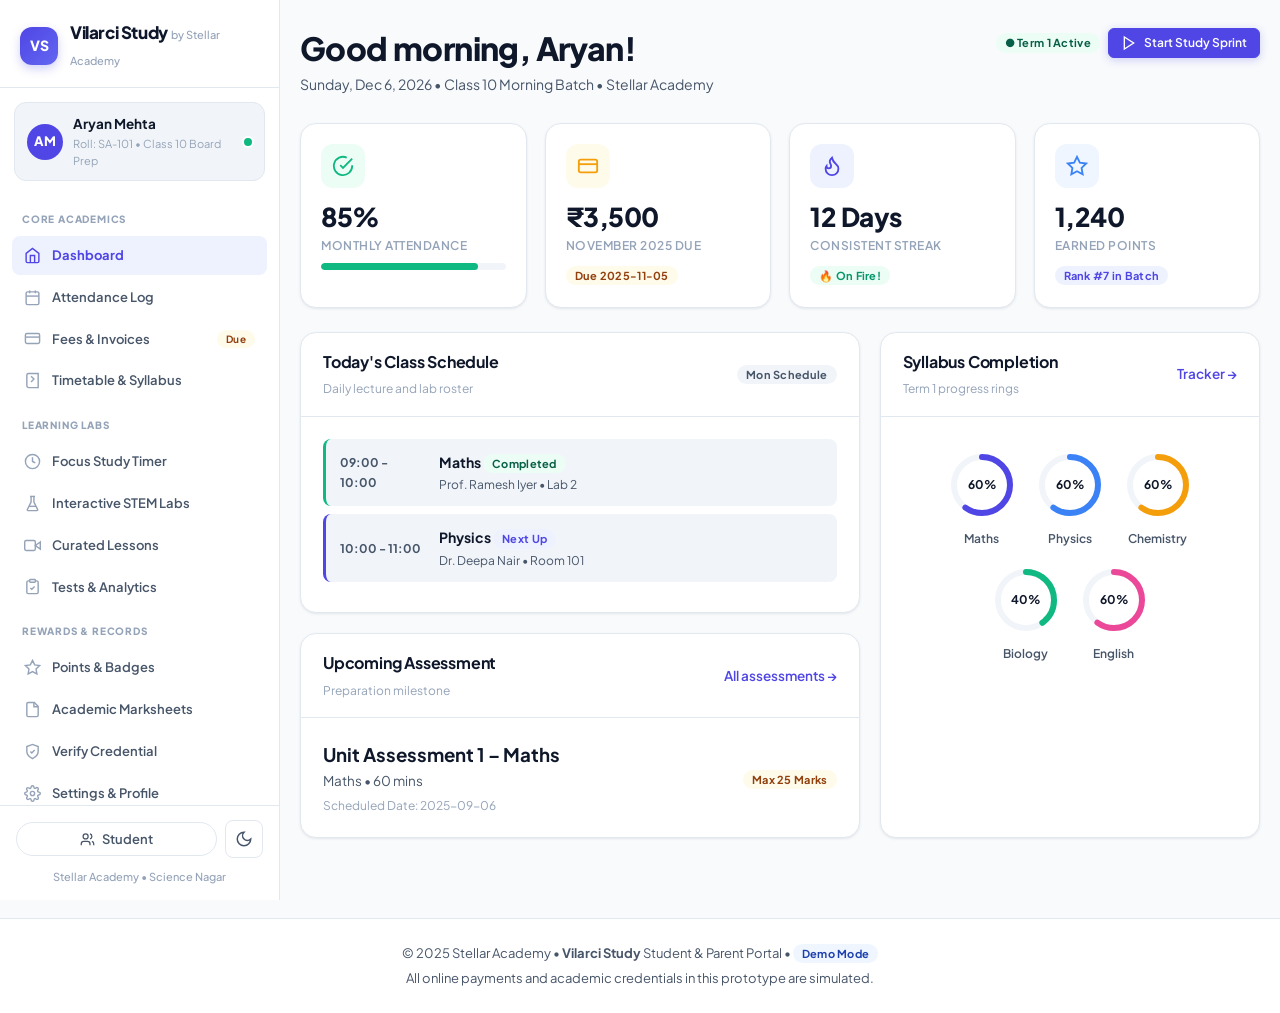
==== commit f7946025: "feat: complete professional sidebar layout, responsive drawer, and profile syncing" ====
--- a/Vilarci-Study-demo/Anitigravity/index.html
+++ b/Vilarci-Study-demo/Anitigravity/index.html
@@ -21,9 +21,29 @@
 </head>
 <body>
 
-  <!-- ===== TOP NAVIGATION BAR ===== -->
-  <nav id="navbar" class="navbar" role="navigation" aria-label="Main navigation">
-    <div class="nav-container">
+  <!-- ===== MOBILE TOP BAR (Visible on screens < 960px) ===== -->
+  <header id="mobileHeader" class="mobile-topbar" role="banner">
+    <button type="button" class="hamburger" id="hamburger" aria-label="Toggle navigation menu" aria-expanded="false" aria-controls="appSidebar">
+      <svg viewBox="0 0 24 24" fill="none" stroke="currentColor" stroke-width="2" stroke-linecap="round" stroke-linejoin="round"><line x1="4" x2="20" y1="12" y2="12"/><line x1="4" x2="20" y1="6" y2="6"/><line x1="4" x2="20" y1="18" y2="18"/></svg>
+    </button>
+    <a href="#home" class="mobile-brand" aria-label="Vilarci Study Home">
+      <div class="nav-brand-icon" style="width:32px; height:32px; font-size:12px;">VS</div>
+      <span class="brand-name" style="font-size:16px;">Vilarci Study</span>
+    </a>
+    <div style="display:flex; align-items:center; gap:6px;">
+      <button type="button" class="btn-icon theme-toggle" id="themeToggleMobile" aria-label="Toggle dark mode" title="Toggle dark mode">
+        <svg viewBox="0 0 24 24" fill="none" stroke="currentColor" stroke-width="2"><path d="M12 3a6 6 0 0 0 9 9 9 9 0 1 1-9-9Z"/></svg>
+      </button>
+    </div>
+  </header>
+
+  <!-- Mobile Backdrop Overlay -->
+  <div id="sidebarBackdrop" class="sidebar-backdrop" aria-hidden="true"></div>
+
+  <!-- ===== DESKTOP & MOBILE SIDEBAR NAVIGATION ===== -->
+  <aside id="appSidebar" class="sidebar" role="navigation" aria-label="Main sidebar navigation">
+    <!-- Sidebar Brand -->
+    <div class="sidebar-brand-box">
       <a href="#home" class="nav-brand" aria-label="Vilarci Study Home">
         <div class="nav-brand-icon" aria-hidden="true">VS</div>
         <div>
@@ -31,132 +51,107 @@
           <span class="brand-sub">by Stellar Academy</span>
         </div>
       </a>
-
-      <!-- Desktop Nav Links -->
-      <div class="nav-links" role="menubar" id="desktopNavLinks">
-        <a href="#home" class="nav-link active" role="menuitem" data-route="home">
-          <svg viewBox="0 0 24 24" fill="none" stroke="currentColor" stroke-width="2" stroke-linecap="round" stroke-linejoin="round"><path d="m3 9 9-7 9 7v11a2 2 0 0 1-2 2H5a2 2 0 0 1-2-2z"/><polyline points="9 22 9 12 15 12 15 22"/></svg>
-          Dashboard
-        </a>
-        <a href="#attendance" class="nav-link" role="menuitem" data-route="attendance">
-          <svg viewBox="0 0 24 24" fill="none" stroke="currentColor" stroke-width="2" stroke-linecap="round" stroke-linejoin="round"><rect width="18" height="18" x="3" y="4" rx="2" ry="2"/><line x1="16" x2="16" y1="2" y2="6"/><line x1="8" x2="8" y1="2" y2="6"/><line x1="3" x2="21" y1="10" y2="10"/></svg>
-          Attendance
-        </a>
-        <a href="#fees" class="nav-link" role="menuitem" data-route="fees">
-          <svg viewBox="0 0 24 24" fill="none" stroke="currentColor" stroke-width="2" stroke-linecap="round" stroke-linejoin="round"><rect width="20" height="14" x="2" y="5" rx="2"/><line x1="2" x2="22" y1="10" y2="10"/></svg>
-          Fees
-        </a>
-        <a href="#timetable" class="nav-link" role="menuitem" data-route="timetable">
-          <svg viewBox="0 0 24 24" fill="none" stroke="currentColor" stroke-width="2" stroke-linecap="round" stroke-linejoin="round"><path d="M4 19.5v-15A2.5 2.5 0 0 1 6.5 2H20v20H6.5a2.5 2.5 0 0 1-2.5-2.5Z"/><polyline points="10 6 14 10 10 14"/></svg>
-          Timetable
-        </a>
-        <a href="#focus" class="nav-link" role="menuitem" data-route="focus">
-          <svg viewBox="0 0 24 24" fill="none" stroke="currentColor" stroke-width="2" stroke-linecap="round" stroke-linejoin="round"><circle cx="12" cy="12" r="10"/><polyline points="12 6 12 12 16 14"/></svg>
-          Focus
-        </a>
-        <a href="#labs" class="nav-link" role="menuitem" data-route="labs">
-          <svg viewBox="0 0 24 24" fill="none" stroke="currentColor" stroke-width="2" stroke-linecap="round" stroke-linejoin="round"><path d="M10 2v7.527a2 2 0 0 1-.211.896L4.72 20.55a1 1 0 0 0 .9 1.45h12.76a1 1 0 0 0 .9-1.45l-5.069-10.127A2 2 0 0 1 14 9.527V2"/><path d="M8.5 2h7"/><path d="M7 16h10"/></svg>
-          Labs
-        </a>
-        <a href="#videos" class="nav-link" role="menuitem" data-route="videos">
-          <svg viewBox="0 0 24 24" fill="none" stroke="currentColor" stroke-width="2" stroke-linecap="round" stroke-linejoin="round"><polygon points="23 7 16 12 23 17 23 7"/><rect width="15" height="14" x="1" y="5" rx="2" ry="2"/></svg>
-          Videos
-        </a>
-        <a href="#tests" class="nav-link" role="menuitem" data-route="tests">
-          <svg viewBox="0 0 24 24" fill="none" stroke="currentColor" stroke-width="2" stroke-linecap="round" stroke-linejoin="round"><path d="M16 4h2a2 2 0 0 1 2 2v14a2 2 0 0 1-2 2H6a2 2 0 0 1-2-2V6a2 2 0 0 1 2-2h2"/><rect width="8" height="4" x="8" y="2" rx="1" ry="1"/><path d="m9 14 2 2 4-4"/></svg>
-          Tests
-        </a>
-        <a href="#points" class="nav-link" role="menuitem" data-route="points">
-          <svg viewBox="0 0 24 24" fill="none" stroke="currentColor" stroke-width="2" stroke-linecap="round" stroke-linejoin="round"><polygon points="12 2 15.09 8.26 22 9.27 17 14.14 18.18 21.02 12 17.77 5.82 21.02 7 14.14 2 9.27 8.91 8.26 12 2"/></svg>
-          Points
-        </a>
-        <a href="#marksheet" class="nav-link" role="menuitem" data-route="marksheet">
-          <svg viewBox="0 0 24 24" fill="none" stroke="currentColor" stroke-width="2" stroke-linecap="round" stroke-linejoin="round"><path d="M14.5 2H6a2 2 0 0 0-2 2v16a2 2 0 0 0 2 2h12a2 2 0 0 0 2-2V7.5L14.5 2z"/><polyline points="14 2 14 8 20 8"/></svg>
-          Documents
-        </a>
-        <a href="#verify" class="nav-link" role="menuitem" data-route="verify">
-          <svg viewBox="0 0 24 24" fill="none" stroke="currentColor" stroke-width="2" stroke-linecap="round" stroke-linejoin="round"><path d="M12 22s8-4 8-10V5l-8-3-8 3v7c0 6 8 10 8 10z"/><path d="m9 12 2 2 4-4"/></svg>
-          Verify
-        </a>
-        <a href="#settings" class="nav-link" role="menuitem" data-route="settings">
-          <svg viewBox="0 0 24 24" fill="none" stroke="currentColor" stroke-width="2" stroke-linecap="round" stroke-linejoin="round"><path d="M12.22 2h-.44a2 2 0 0 0-2 2v.18a2 2 0 0 1-1 1.73l-.43.25a2 2 0 0 1-2 0l-.15-.08a2 2 0 0 0-2.73.73l-.22.38a2 2 0 0 0 .73 2.73l.15.1a2 2 0 0 1 1 1.72v.51a2 2 0 0 1-1 1.74l-.15.09a2 2 0 0 0-.73 2.73l.22.38a2 2 0 0 0 2.73.73l.15-.08a2 2 0 0 1 2 0l.43.25a2 2 0 0 1 1 1.73V20a2 2 0 0 0 2 2h.44a2 2 0 0 0 2-2v-.18a2 2 0 0 1 1-1.73l.43-.25a2 2 0 0 1 2 0l.15.08a2 2 0 0 0 2.73-.73l.22-.39a2 2 0 0 0-.73-2.73l-.15-.08a2 2 0 0 1-1-1.74v-.5a2 2 0 0 1 1-1.74l.15-.09a2 2 0 0 0 .73-2.73l-.22-.38a2 2 0 0 0-2.73-.73l-.15.08a2 2 0 0 1-2 0l-.43-.25a2 2 0 0 1-1-1.73V4a2 2 0 0 0-2-2z"/><circle cx="12" cy="12" r="3"/></svg>
-          Settings
-        </a>
-      </div>
-
-      <!-- Action Items -->
-      <div class="nav-actions">
-        <!-- Parent / Student mode toggle -->
-        <button type="button" class="mode-toggle" id="modeToggle" aria-label="Toggle between Student and Parent view" title="Switch Student / Parent mode">
-          <svg viewBox="0 0 24 24" fill="none" stroke="currentColor" stroke-width="2" stroke-linecap="round" stroke-linejoin="round" aria-hidden="true"><path d="M16 21v-2a4 4 0 0 0-4-4H6a4 4 0 0 0-4 4v2"/><circle cx="9" cy="7" r="4"/><path d="M22 21v-2a4 4 0 0 0-3-3.87"/><path d="M16 3.13a4 4 0 0 1 0 7.75"/></svg>
+      <button type="button" class="sidebar-close-btn" id="sidebarCloseBtn" aria-label="Close sidebar">
+        <svg viewBox="0 0 24 24" fill="none" stroke="currentColor" stroke-width="2"><line x1="18" y1="6" x2="6" y2="18"/><line x1="6" y1="6" x2="18" y2="18"/></svg>
+      </button>
+    </div>
+
+    <!-- Active Student Profile Card -->
+    <div class="sidebar-profile-card">
+      <div class="sidebar-avatar" id="sidebarAvatar">AM</div>
+      <div style="flex:1; overflow:hidden;">
+        <div class="sidebar-student-name" id="sidebarStudentName">Aryan Mehta</div>
+        <div class="sidebar-student-roll" id="sidebarStudentRoll">Roll: SA-101 &bull; Class 10</div>
+      </div>
+      <span class="status-indicator-dot" title="Active student session"></span>
+    </div>
+
+    <!-- Navigation Scrollable Menu -->
+    <nav class="sidebar-menu" role="menubar">
+      <div class="sidebar-section-title">CORE ACADEMICS</div>
+
+      <a href="#home" class="sidebar-nav-item active" role="menuitem" data-route="home">
+        <svg viewBox="0 0 24 24" fill="none" stroke="currentColor" stroke-width="2"><path d="m3 9 9-7 9 7v11a2 2 0 0 1-2 2H5a2 2 0 0 1-2-2z"/><polyline points="9 22 9 12 15 12 15 22"/></svg>
+        <span>Dashboard</span>
+      </a>
+
+      <a href="#attendance" class="sidebar-nav-item" role="menuitem" data-route="attendance">
+        <svg viewBox="0 0 24 24" fill="none" stroke="currentColor" stroke-width="2"><rect width="18" height="18" x="3" y="4" rx="2" ry="2"/><line x1="16" x2="16" y1="2" y2="6"/><line x1="8" x2="8" y1="2" y2="6"/><line x1="3" x2="21" y1="10" y2="10"/></svg>
+        <span>Attendance Log</span>
+      </a>
+
+      <a href="#fees" class="sidebar-nav-item" role="menuitem" data-route="fees">
+        <svg viewBox="0 0 24 24" fill="none" stroke="currentColor" stroke-width="2"><rect width="20" height="14" x="2" y="5" rx="2"/><line x1="2" x2="22" y1="10" y2="10"/></svg>
+        <span>Fees &amp; Invoices</span>
+        <span class="badge badge-warning" id="sidebarFeeBadge" style="margin-left:auto; font-size:10px;">Due</span>
+      </a>
+
+      <a href="#timetable" class="sidebar-nav-item" role="menuitem" data-route="timetable">
+        <svg viewBox="0 0 24 24" fill="none" stroke="currentColor" stroke-width="2"><path d="M4 19.5v-15A2.5 2.5 0 0 1 6.5 2H20v20H6.5a2.5 2.5 0 0 1-2.5-2.5Z"/><polyline points="10 6 14 10 10 14"/></svg>
+        <span>Timetable &amp; Syllabus</span>
+      </a>
+
+      <div class="sidebar-section-title">LEARNING LABS</div>
+
+      <a href="#focus" class="sidebar-nav-item" role="menuitem" data-route="focus">
+        <svg viewBox="0 0 24 24" fill="none" stroke="currentColor" stroke-width="2"><circle cx="12" cy="12" r="10"/><polyline points="12 6 12 12 16 14"/></svg>
+        <span>Focus Study Timer</span>
+      </a>
+
+      <a href="#labs" class="sidebar-nav-item" role="menuitem" data-route="labs">
+        <svg viewBox="0 0 24 24" fill="none" stroke="currentColor" stroke-width="2"><path d="M10 2v7.527a2 2 0 0 1-.211.896L4.72 20.55a1 1 0 0 0 .9 1.45h12.76a1 1 0 0 0 .9-1.45l-5.069-10.127A2 2 0 0 1 14 9.527V2"/><path d="M8.5 2h7"/><path d="M7 16h10"/></svg>
+        <span>Interactive STEM Labs</span>
+      </a>
+
+      <a href="#videos" class="sidebar-nav-item" role="menuitem" data-route="videos">
+        <svg viewBox="0 0 24 24" fill="none" stroke="currentColor" stroke-width="2"><polygon points="23 7 16 12 23 17 23 7"/><rect width="15" height="14" x="1" y="5" rx="2" ry="2"/></svg>
+        <span>Curated Lessons</span>
+      </a>
+
+      <a href="#tests" class="sidebar-nav-item" role="menuitem" data-route="tests">
+        <svg viewBox="0 0 24 24" fill="none" stroke="currentColor" stroke-width="2"><path d="M16 4h2a2 2 0 0 1 2 2v14a2 2 0 0 1-2 2H6a2 2 0 0 1-2-2V6a2 2 0 0 1 2-2h2"/><rect width="8" height="4" x="8" y="2" rx="1" ry="1"/><path d="m9 14 2 2 4-4"/></svg>
+        <span>Tests &amp; Analytics</span>
+      </a>
+
+      <div class="sidebar-section-title">REWARDS &amp; RECORDS</div>
+
+      <a href="#points" class="sidebar-nav-item" role="menuitem" data-route="points">
+        <svg viewBox="0 0 24 24" fill="none" stroke="currentColor" stroke-width="2"><polygon points="12 2 15.09 8.26 22 9.27 17 14.14 18.18 21.02 12 17.77 5.82 21.02 7 14.14 2 9.27 8.91 8.26 12 2"/></svg>
+        <span>Points &amp; Badges</span>
+      </a>
+
+      <a href="#marksheet" class="sidebar-nav-item" role="menuitem" data-route="marksheet">
+        <svg viewBox="0 0 24 24" fill="none" stroke="currentColor" stroke-width="2"><path d="M14.5 2H6a2 2 0 0 0-2 2v16a2 2 0 0 0 2 2h12a2 2 0 0 0 2-2V7.5L14.5 2z"/><polyline points="14 2 14 8 20 8"/></svg>
+        <span>Academic Marksheets</span>
+      </a>
+
+      <a href="#verify" class="sidebar-nav-item" role="menuitem" data-route="verify">
+        <svg viewBox="0 0 24 24" fill="none" stroke="currentColor" stroke-width="2"><path d="M12 22s8-4 8-10V5l-8-3-8 3v7c0 6 8 10 8 10z"/><path d="m9 12 2 2 4-4"/></svg>
+        <span>Verify Credential</span>
+      </a>
+
+      <a href="#settings" class="sidebar-nav-item" role="menuitem" data-route="settings">
+        <svg viewBox="0 0 24 24" fill="none" stroke="currentColor" stroke-width="2"><circle cx="12" cy="12" r="3"/><path d="M19.4 15a1.65 1.65 0 0 0 .33 1.82l.06.06a2 2 0 0 1 0 2.83 2 2 0 0 1-2.83 0l-.06-.06a1.65 1.65 0 0 0-1.82-.33 1.65 1.65 0 0 0-1 1.51V21a2 2 0 0 1-2 2 2 2 0 0 1-2-2v-.09A1.65 1.65 0 0 0 9 19.4a1.65 1.65 0 0 0-1.82.33l-.06.06a2 2 0 0 1-2.83 0 2 2 0 0 1 0-2.83l.06-.06a1.65 1.65 0 0 0 .33-1.82 1.65 1.65 0 0 0-1.51-1H3a2 2 0 0 1-2-2 2 2 0 0 1 2-2h.09A1.65 1.65 0 0 0 4.6 9a1.65 1.65 0 0 0-.33-1.82l-.06-.06a2 2 0 0 1 0-2.83 2 2 0 0 1 2.83 0l.06.06a1.65 1.65 0 0 0 1.82.33H9a1.65 1.65 0 0 0 1-1.51V3a2 2 0 0 1 2-2 2 2 0 0 1 2 2v.09a1.65 1.65 0 0 0 1 1.51 1.65 1.65 0 0 0 1.82-.33l.06-.06a2 2 0 0 1 2.83 0 2 2 0 0 1 0 2.83l-.06.06a1.65 1.65 0 0 0-.33 1.82V9a1.65 1.65 0 0 0 1.51 1H21a2 2 0 0 1 2 2 2 2 0 0 1-2 2h-.09a1.65 1.65 0 0 0-1.51 1z"/></svg>
+        <span>Settings &amp; Profile</span>
+      </a>
+    </nav>
+
+    <!-- Sidebar Bottom Actions -->
+    <div class="sidebar-footer">
+      <div style="display:flex; align-items:center; justify-content:space-between; gap:8px;">
+        <button type="button" class="mode-toggle" id="modeToggle" aria-label="Toggle Student/Parent view" style="flex:1;">
+          <svg viewBox="0 0 24 24" fill="none" stroke="currentColor" stroke-width="2"><path d="M16 21v-2a4 4 0 0 0-4-4H6a4 4 0 0 0-4 4v2"/><circle cx="9" cy="7" r="4"/><path d="M22 21v-2a4 4 0 0 0-3-3.87"/><path d="M16 3.13a4 4 0 0 1 0 7.75"/></svg>
           <span id="modeToggleLabel">Student</span>
         </button>
 
-        <!-- Dark mode toggle -->
         <button type="button" class="btn-icon theme-toggle" id="themeToggle" aria-label="Toggle dark mode" title="Toggle dark mode">
-          <svg id="themeIconSun" viewBox="0 0 24 24" fill="none" stroke="currentColor" stroke-width="2" stroke-linecap="round" stroke-linejoin="round" style="display:none;"><circle cx="12" cy="12" r="4"/><path d="M12 2v2"/><path d="M12 20v2"/><path d="m4.93 4.93 1.41 1.41"/><path d="m17.66 17.66 1.41 1.41"/><path d="M2 12h2"/><path d="M20 12h2"/><path d="m6.34 17.66-1.41 1.41"/><path d="m19.07 4.93-1.41 1.41"/></svg>
-          <svg id="themeIconMoon" viewBox="0 0 24 24" fill="none" stroke="currentColor" stroke-width="2" stroke-linecap="round" stroke-linejoin="round"><path d="M12 3a6 6 0 0 0 9 9 9 9 0 1 1-9-9Z"/></svg>
+          <svg id="themeIconSun" viewBox="0 0 24 24" fill="none" stroke="currentColor" stroke-width="2" style="display:none;"><circle cx="12" cy="12" r="4"/><path d="M12 2v2"/><path d="M12 20v2"/><path d="m4.93 4.93 1.41 1.41"/><path d="m17.66 17.66 1.41 1.41"/><path d="M2 12h2"/><path d="M20 12h2"/><path d="m6.34 17.66-1.41 1.41"/><path d="m19.07 4.93-1.41 1.41"/></svg>
+          <svg id="themeIconMoon" viewBox="0 0 24 24" fill="none" stroke="currentColor" stroke-width="2"><path d="M12 3a6 6 0 0 0 9 9 9 9 0 1 1-9-9Z"/></svg>
         </button>
-
-        <!-- Mobile Hamburger -->
-        <button type="button" class="hamburger" id="hamburger" aria-label="Toggle menu" aria-expanded="false" aria-controls="mobileMenu">
-          <svg viewBox="0 0 24 24" fill="none" stroke="currentColor" stroke-width="2" stroke-linecap="round" stroke-linejoin="round"><line x1="4" x2="20" y1="12" y2="12"/><line x1="4" x2="20" y1="6" y2="6"/><line x1="4" x2="20" y1="18" y2="18"/></svg>
-        </button>
-      </div>
+      </div>
+      <div class="sidebar-center-tag">Stellar Academy &bull; Science Nagar</div>
     </div>
-
-    <!-- Mobile Slide-down Navigation -->
-    <div class="nav-mobile-menu" id="mobileMenu" aria-hidden="true">
-      <a href="#home" class="nav-mobile-link" data-route="home">
-        <svg viewBox="0 0 24 24" fill="none" stroke="currentColor" stroke-width="2"><path d="m3 9 9-7 9 7v11a2 2 0 0 1-2 2H5a2 2 0 0 1-2-2z"/><polyline points="9 22 9 12 15 12 15 22"/></svg>
-        Dashboard
-      </a>
-      <a href="#attendance" class="nav-mobile-link" data-route="attendance">
-        <svg viewBox="0 0 24 24" fill="none" stroke="currentColor" stroke-width="2"><rect width="18" height="18" x="3" y="4" rx="2" ry="2"/><line x1="16" x2="16" y1="2" y2="6"/><line x1="8" x2="8" y1="2" y2="6"/><line x1="3" x2="21" y1="10" y2="10"/></svg>
-        Attendance
-      </a>
-      <a href="#fees" class="nav-mobile-link" data-route="fees">
-        <svg viewBox="0 0 24 24" fill="none" stroke="currentColor" stroke-width="2"><rect width="20" height="14" x="2" y="5" rx="2"/><line x1="2" x2="22" y1="10" y2="10"/></svg>
-        Fees &amp; Invoices
-      </a>
-      <a href="#timetable" class="nav-mobile-link" data-route="timetable">
-        <svg viewBox="0 0 24 24" fill="none" stroke="currentColor" stroke-width="2"><path d="M4 19.5v-15A2.5 2.5 0 0 1 6.5 2H20v20H6.5a2.5 2.5 0 0 1-2.5-2.5Z"/><polyline points="10 6 14 10 10 14"/></svg>
-        Timetable &amp; Syllabus
-      </a>
-      <a href="#focus" class="nav-mobile-link" data-route="focus">
-        <svg viewBox="0 0 24 24" fill="none" stroke="currentColor" stroke-width="2"><circle cx="12" cy="12" r="10"/><polyline points="12 6 12 12 16 14"/></svg>
-        Focus Study
-      </a>
-      <a href="#labs" class="nav-mobile-link" data-route="labs">
-        <svg viewBox="0 0 24 24" fill="none" stroke="currentColor" stroke-width="2"><path d="M10 2v7.527a2 2 0 0 1-.211.896L4.72 20.55a1 1 0 0 0 .9 1.45h12.76a1 1 0 0 0 .9-1.45l-5.069-10.127A2 2 0 0 1 14 9.527V2"/><path d="M8.5 2h7"/><path d="M7 16h10"/></svg>
-        Interactive Labs
-      </a>
-      <a href="#videos" class="nav-mobile-link" data-route="videos">
-        <svg viewBox="0 0 24 24" fill="none" stroke="currentColor" stroke-width="2"><polygon points="23 7 16 12 23 17 23 7"/><rect width="15" height="14" x="1" y="5" rx="2" ry="2"/></svg>
-        Video Lessons
-      </a>
-      <a href="#tests" class="nav-mobile-link" data-route="tests">
-        <svg viewBox="0 0 24 24" fill="none" stroke="currentColor" stroke-width="2"><path d="M16 4h2a2 2 0 0 1 2 2v14a2 2 0 0 1-2 2H6a2 2 0 0 1-2-2V6a2 2 0 0 1 2-2h2"/><rect width="8" height="4" x="8" y="2" rx="1" ry="1"/><path d="m9 14 2 2 4-4"/></svg>
-        Tests &amp; Analytics
-      </a>
-      <a href="#points" class="nav-mobile-link" data-route="points">
-        <svg viewBox="0 0 24 24" fill="none" stroke="currentColor" stroke-width="2"><polygon points="12 2 15.09 8.26 22 9.27 17 14.14 18.18 21.02 12 17.77 5.82 21.02 7 14.14 2 9.27 8.91 8.26 12 2"/></svg>
-        Points &amp; Rewards
-      </a>
-      <a href="#marksheet" class="nav-mobile-link" data-route="marksheet">
-        <svg viewBox="0 0 24 24" fill="none" stroke="currentColor" stroke-width="2"><path d="M14.5 2H6a2 2 0 0 0-2 2v16a2 2 0 0 0 2 2h12a2 2 0 0 0 2-2V7.5L14.5 2z"/><polyline points="14 2 14 8 20 8"/></svg>
-        Academic Documents
-      </a>
-      <a href="#verify" class="nav-mobile-link" data-route="verify">
-        <svg viewBox="0 0 24 24" fill="none" stroke="currentColor" stroke-width="2"><path d="M12 22s8-4 8-10V5l-8-3-8 3v7c0 6 8 10 8 10z"/><path d="m9 12 2 2 4-4"/></svg>
-        Verify Credentials
-      </a>
-      <a href="#settings" class="nav-mobile-link" data-route="settings">
-        <svg viewBox="0 0 24 24" fill="none" stroke="currentColor" stroke-width="2"><circle cx="12" cy="12" r="3"/><path d="M19.4 15a1.65 1.65 0 0 0 .33 1.82l.06.06a2 2 0 0 1 0 2.83 2 2 0 0 1-2.83 0l-.06-.06a1.65 1.65 0 0 0-1.82-.33 1.65 1.65 0 0 0-1 1.51V21a2 2 0 0 1-2 2 2 2 0 0 1-2-2v-.09A1.65 1.65 0 0 0 9 19.4a1.65 1.65 0 0 0-1.82.33l-.06.06a2 2 0 0 1-2.83 0 2 2 0 0 1 0-2.83l.06-.06a1.65 1.65 0 0 0 .33-1.82 1.65 1.65 0 0 0-1.51-1H3a2 2 0 0 1-2-2 2 2 0 0 1 2-2h.09A1.65 1.65 0 0 0 4.6 9a1.65 1.65 0 0 0-.33-1.82l-.06-.06a2 2 0 0 1 0-2.83 2 2 0 0 1 2.83 0l.06.06a1.65 1.65 0 0 0 1.82.33H9a1.65 1.65 0 0 0 1-1.51V3a2 2 0 0 1 2-2 2 2 0 0 1 2 2v.09a1.65 1.65 0 0 0 1 1.51 1.65 1.65 0 0 0 1.82-.33l.06-.06a2 2 0 0 1 2.83 0 2 2 0 0 1 0 2.83l-.06.06a1.65 1.65 0 0 0-.33 1.82V9a1.65 1.65 0 0 0 1.51 1H21a2 2 0 0 1 2 2 2 2 0 0 1-2 2h-.09a1.65 1.65 0 0 0-1.51 1z"/></svg>
-        Settings
-      </a>
-    </div>
-  </nav>
+  </aside>
 
   <!-- ===== FLOATING TOAST CONTAINER ===== -->
   <div id="toastContainer" class="toast-container" aria-live="polite" aria-atomic="true"></div>
--- a/Vilarci-Study-demo/Anitigravity/css/styles.css
+++ b/Vilarci-Study-demo/Anitigravity/css/styles.css
@@ -149,14 +149,20 @@
   outline-offset: 2px;
 }
 
-/* ===== TOP NAVIGATION BAR ===== */
-.navbar {
+/* ===== SIDEBAR & MOBILE TOPBAR ARCHITECTURE ===== */
+
+/* Mobile Topbar (< 960px) */
+.mobile-topbar {
+  display: flex;
+  align-items: center;
+  justify-content: space-between;
   position: fixed;
   top: 0;
   left: 0;
   right: 0;
-  height: var(--nav-height);
-  background: rgba(255, 255, 255, 0.88);
+  height: 60px;
+  padding: 0 16px;
+  background: rgba(255, 255, 255, 0.9);
   backdrop-filter: blur(14px);
   -webkit-backdrop-filter: blur(14px);
   border-bottom: 1px solid var(--border);
@@ -164,19 +170,80 @@
   transition: background var(--transition-base), border-color var(--transition-base);
 }
 
-[data-theme="dark"] .navbar {
-  background: rgba(19, 27, 46, 0.88);
-}
-
-.nav-container {
-  max-width: 1320px;
-  margin: 0 auto;
-  height: 100%;
-  padding: 0 20px;
+[data-theme="dark"] .mobile-topbar {
+  background: rgba(19, 27, 46, 0.92);
+}
+
+.mobile-brand {
+  display: flex;
+  align-items: center;
+  gap: 10px;
+  text-decoration: none;
+}
+
+.hamburger {
+  display: flex;
+  width: 38px;
+  height: 38px;
+  border-radius: var(--radius-sm);
+  border: 1px solid var(--border);
+  background: var(--surface);
+  color: var(--text-secondary);
+  align-items: center;
+  justify-content: center;
+  cursor: pointer;
+  transition: all var(--transition-fast);
+}
+
+.hamburger:hover {
+  background: var(--surface-muted);
+  color: var(--text-main);
+}
+
+.hamburger svg {
+  width: 20px;
+  height: 20px;
+}
+
+/* Sidebar Backdrop on Mobile */
+.sidebar-backdrop {
+  position: fixed;
+  inset: 0;
+  background: rgba(15, 23, 42, 0.55);
+  backdrop-filter: blur(4px);
+  z-index: 1050;
+  opacity: 0;
+  pointer-events: none;
+  transition: opacity var(--transition-base);
+}
+
+.sidebar-backdrop.active {
+  opacity: 1;
+  pointer-events: all;
+}
+
+/* Fixed Vertical Sidebar */
+.sidebar {
+  position: fixed;
+  top: 0;
+  bottom: 0;
+  left: 0;
+  width: 280px;
+  background: var(--surface);
+  border-right: 1px solid var(--border);
+  z-index: 1100;
+  display: flex;
+  flex-direction: column;
+  overflow: hidden;
+  transition: transform var(--transition-base);
+}
+
+.sidebar-brand-box {
+  padding: 20px 20px 16px;
   display: flex;
   align-items: center;
   justify-content: space-between;
-  gap: 16px;
+  border-bottom: 1px solid var(--border);
 }
 
 .nav-brand {
@@ -184,12 +251,11 @@
   align-items: center;
   gap: 12px;
   text-decoration: none;
-  flex-shrink: 0;
 }
 
 .nav-brand-icon {
-  width: 40px;
-  height: 40px;
+  width: 38px;
+  height: 38px;
   border-radius: var(--radius-md);
   background: linear-gradient(135deg, var(--primary), #6366F1);
   color: #FFFFFF;
@@ -197,16 +263,16 @@
   align-items: center;
   justify-content: center;
   font-weight: 800;
-  font-size: 15px;
+  font-size: 14px;
   box-shadow: 0 4px 10px var(--primary-glow);
+  flex-shrink: 0;
 }
 
 .brand-name {
-  font-size: 18px;
+  font-size: 17px;
   font-weight: 800;
   color: var(--text-main);
   letter-spacing: -0.4px;
-  display: block;
   line-height: 1.2;
 }
 
@@ -214,73 +280,145 @@
   font-size: 11px;
   color: var(--text-muted);
   font-weight: 500;
-  display: block;
-}
-
-/* Nav links desktop */
-.nav-links {
+}
+
+.sidebar-close-btn {
   display: none;
-  align-items: center;
-  gap: 4px;
+}
+
+/* Active Student Profile Card in Sidebar */
+.sidebar-profile-card {
+  margin: 14px 14px 10px;
+  padding: 10px 12px;
+  background: var(--surface-muted);
+  border: 1px solid var(--border);
+  border-radius: var(--radius-md);
+  display: flex;
+  align-items: center;
+  gap: 10px;
+}
+
+.sidebar-avatar {
+  width: 36px;
+  height: 36px;
+  border-radius: var(--radius-pill);
+  background: var(--primary);
+  color: #FFFFFF;
+  font-weight: 800;
+  font-size: 13px;
+  display: flex;
+  align-items: center;
+  justify-content: center;
+  flex-shrink: 0;
+}
+
+.sidebar-student-name {
+  font-size: 13.5px;
+  font-weight: 700;
+  color: var(--text-main);
+  white-space: nowrap;
+  overflow: hidden;
+  text-overflow: ellipsis;
+}
+
+.sidebar-student-roll {
+  font-size: 11px;
+  color: var(--text-muted);
+}
+
+.status-indicator-dot {
+  width: 8px;
+  height: 8px;
+  border-radius: 50%;
+  background: var(--accent);
+  box-shadow: 0 0 0 2px var(--surface);
+  flex-shrink: 0;
+}
+
+/* Sidebar Scrollable Menu */
+.sidebar-menu {
   flex: 1;
-  justify-content: center;
-  flex-wrap: nowrap;
-  overflow-x: auto;
-  scrollbar-width: none;
-}
-.nav-links::-webkit-scrollbar { display: none; }
-
-@media (min-width: 960px) {
-  .nav-links { display: flex; }
-}
-
-.nav-link {
-  display: inline-flex;
-  align-items: center;
-  gap: 6px;
-  padding: 8px 12px;
+  overflow-y: auto;
+  padding: 6px 12px 16px;
+  display: flex;
+  flex-direction: column;
+  gap: 3px;
+  scrollbar-width: thin;
+}
+
+.sidebar-section-title {
+  font-size: 10px;
+  font-weight: 800;
+  letter-spacing: 0.8px;
+  color: var(--text-muted);
+  text-transform: uppercase;
+  padding: 14px 10px 6px;
+}
+
+.sidebar-nav-item {
+  display: flex;
+  align-items: center;
+  gap: 11px;
+  padding: 9px 12px;
   border-radius: var(--radius-sm);
   font-size: 13px;
   font-weight: 600;
   color: var(--text-secondary);
-  white-space: nowrap;
+  text-decoration: none;
   transition: all var(--transition-fast);
 }
 
-.nav-link svg {
-  width: 16px;
-  height: 16px;
-  transition: transform var(--transition-fast);
-}
-
-.nav-link:hover {
+.sidebar-nav-item svg {
+  width: 17px;
+  height: 17px;
+  flex-shrink: 0;
+  color: var(--text-muted);
+  transition: color var(--transition-fast);
+}
+
+.sidebar-nav-item:hover {
   color: var(--text-main);
   background: var(--surface-muted);
   text-decoration: none;
 }
 
-.nav-link:hover svg {
-  transform: translateY(-1px);
-}
-
-.nav-link.active {
+.sidebar-nav-item:hover svg {
+  color: var(--text-main);
+}
+
+.sidebar-nav-item.active {
+  background: var(--primary-subtle);
   color: var(--primary);
-  background: var(--primary-subtle);
-}
-
-/* Nav Actions Right */
-.nav-actions {
-  display: flex;
-  align-items: center;
-  gap: 8px;
-  flex-shrink: 0;
+  font-weight: 700;
+}
+
+.sidebar-nav-item.active svg {
+  color: var(--primary);
+}
+
+/* Sidebar Bottom Action Footer */
+.sidebar-footer {
+  padding: 14px 16px;
+  border-top: 1px solid var(--border);
+  background: var(--surface);
+  display: flex;
+  flex-direction: column;
+  gap: 10px;
+}
+
+.sidebar-center-tag {
+  font-size: 11px;
+  color: var(--text-muted);
+  text-align: center;
+  font-weight: 500;
 }
 
 .mode-toggle {
   display: inline-flex;
   align-items: center;
+  justify-content: center;
   gap: 7px;
-  padding: 7px 14px;
+  padding: 8px 14px;
   background: var(--surface);
   border: 1px solid var(--border);
   border-radius: var(--radius-pill);
@@ -321,6 +459,7 @@
   justify-content: center;
   cursor: pointer;
   transition: all var(--transition-fast);
+  flex-shrink: 0;
 }
 
 .btn-icon:hover {
@@ -334,70 +473,60 @@
   height: 18px;
 }
 
-.hamburger {
-  display: flex;
-  width: 38px;
-  height: 38px;
-  border-radius: var(--radius-sm);
-  border: 1px solid var(--border);
-  background: var(--surface);
-  color: var(--text-secondary);
-  align-items: center;
-  justify-content: center;
-  cursor: pointer;
-}
-
+/* Layout Breakpoints */
 @media (min-width: 960px) {
-  .hamburger { display: none; }
-}
-
-/* Mobile Slide Menu */
-.nav-mobile-menu {
-  display: none;
-  position: absolute;
-  top: var(--nav-height);
-  left: 0;
-  right: 0;
-  background: var(--surface);
-  border-bottom: 1px solid var(--border);
-  box-shadow: var(--shadow-xl);
-  padding: 12px 16px;
-  max-height: calc(100vh - var(--nav-height));
-  overflow-y: auto;
-  z-index: 999;
-}
-
-.nav-mobile-menu.open {
-  display: grid;
-  grid-template-columns: repeat(2, 1fr);
-  gap: 6px;
-}
-
-@media (max-width: 500px) {
-  .nav-mobile-menu.open { grid-template-columns: 1fr; }
-}
-
-.nav-mobile-link {
-  display: flex;
-  align-items: center;
-  gap: 10px;
-  padding: 10px 14px;
-  border-radius: var(--radius-sm);
-  font-size: 14px;
-  font-weight: 600;
-  color: var(--text-secondary);
-  text-decoration: none;
-  transition: all var(--transition-fast);
-}
-
-.nav-mobile-link svg { width: 18px; height: 18px; flex-shrink: 0; }
-.nav-mobile-link:hover { background: var(--surface-muted); color: var(--text-main); text-decoration: none; }
-.nav-mobile-link.active { background: var(--primary-subtle); color: var(--primary); }
-
-/* ===== MAIN SHELL & VIEWS ===== */
-.main-content {
-  margin-top: var(--nav-height);
-  flex: 1;
+  .mobile-topbar {
+    display: none;
+  }
+  .sidebar {
+    transform: translateX(0);
+  }
+  .sidebar-backdrop {
+    display: none;
+  }
+  .sidebar-close-btn {
+    display: none;
+  }
+  .main-content {
+    margin-left: 280px;
+    margin-top: 0;
+    flex: 1;
+  }
+}
+
+@media (max-width: 959px) {
+  .mobile-topbar {
+    display: flex;
+  }
+  .sidebar {
+    transform: translateX(-100%);
+    width: 290px;
+    box-shadow: var(--shadow-xl);
+  }
+  .sidebar.open {
+    transform: translateX(0);
+  }
+  .sidebar-close-btn {
+    display: flex;
+    align-items: center;
+    justify-content: center;
+    width: 30px;
+    height: 30px;
+    border-radius: var(--radius-xs);
+    border: 1px solid var(--border);
+    background: var(--surface-muted);
+    color: var(--text-secondary);
+    cursor: pointer;
+  }
+  .sidebar-close-btn svg {
+    width: 15px;
+    height: 15px;
+  }
+  .main-content {
+    margin-left: 0;
+    margin-top: 60px;
+    flex: 1;
+  }
 }
 
 .view {
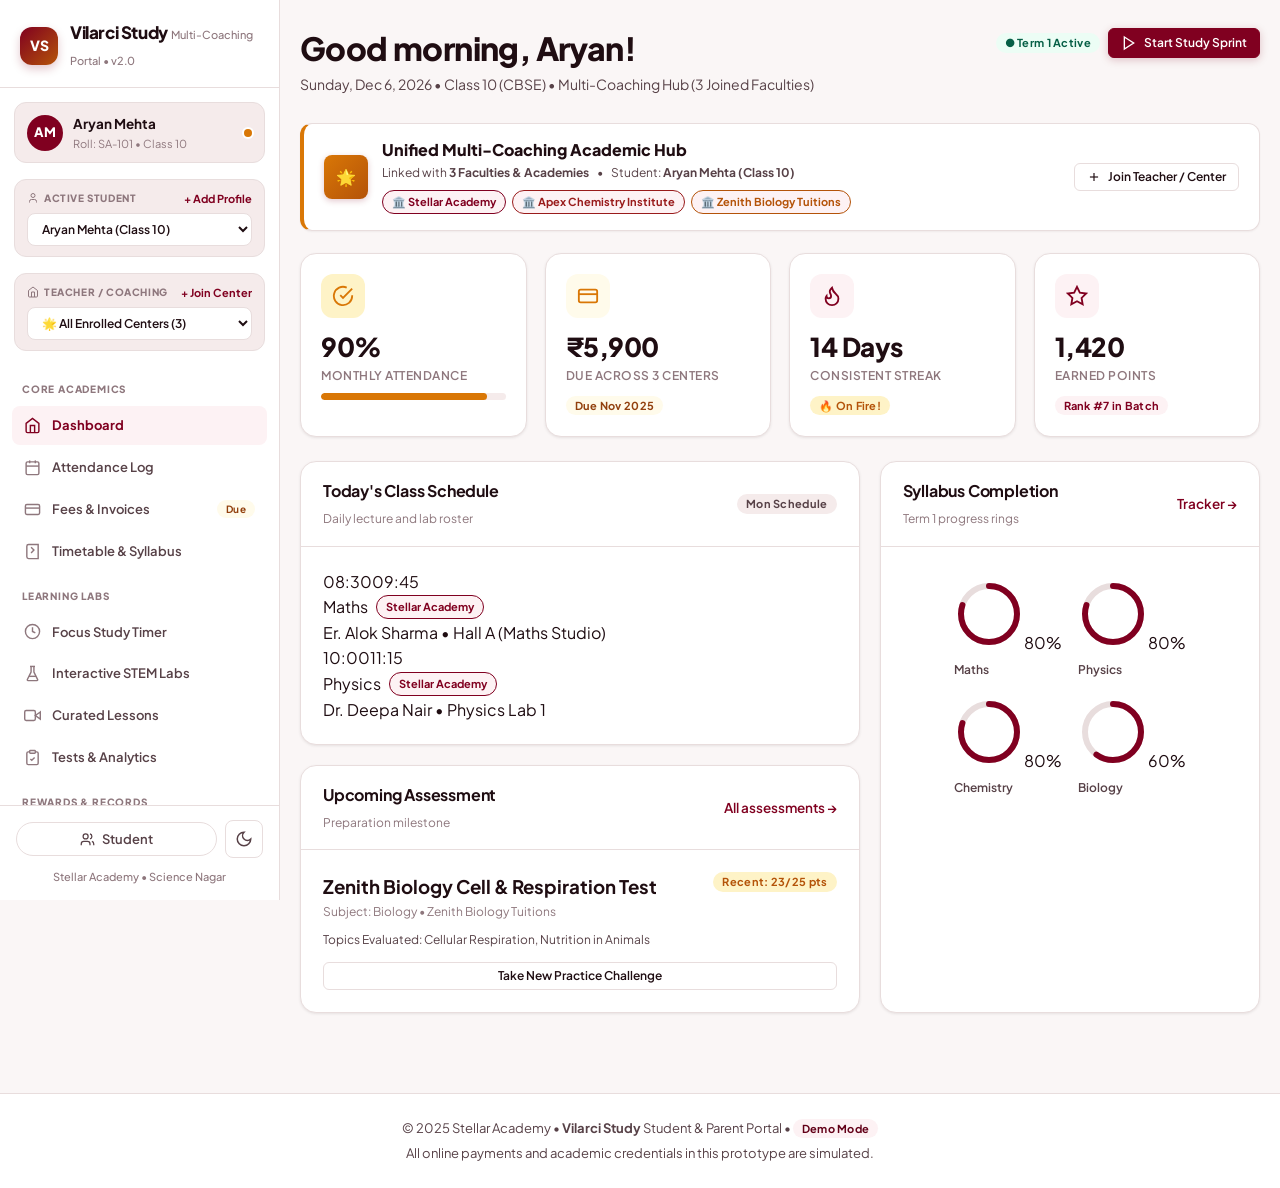
==== commit 36b80967: "feat: upgrade to v2.0 Maroon Edition with multi-coaching, multi-student profiles, and generic STEM l" ====
--- a/Vilarci-Study-demo/Anitigravity/index.html
+++ b/Vilarci-Study-demo/Anitigravity/index.html
@@ -5,8 +5,8 @@
   <meta name="viewport" content="width=device-width, initial-scale=1.0">
   <link rel="icon" href="https://officialpic.vilarci.in/Icons/web-icon.png" type="image/x-icon">
 
-  <meta name="description" content="Vilarci Study - High-end learning portal prototype for tuition and coaching academies.">
-  <title>Vilarci Study | Antigravity Version</title>
+  <meta name="description" content="Vilarci Study - Multi-Coaching & Tuition Learning Platform. Link multiple teachers, manage multiple students, fees, syllabus, and STEM simulations.">
+  <title>Vilarci Study | Multi-Coaching & Tuition Platform (v2.0 Maroon Edition)</title>
 
   <!-- Google Fonts: Plus Jakarta Sans & JetBrains Mono -->
   <link rel="preconnect" href="https://fonts.googleapis.com">
@@ -16,8 +16,8 @@
   <!-- Core Stylesheet -->
   <link rel="stylesheet" href="css/styles.css">
 
-  <!-- Inline SVG Favicon -->
-  <link rel="icon" type="image/svg+xml" href="data:image/svg+xml,<svg xmlns='http://www.w3.org/2000/svg' viewBox='0 0 24 24' fill='%234F46E5'><path d='M12 3L1 9l4 2.18v6L12 21l7-3.82v-6l2-1.09V17h2V9L12 3zm6.82 6L12 12.72 5.18 9 12 5.28 18.82 9zM17 15.99l-5 2.73-5-2.73v-3.72L12 15l5-2.73v3.72z'/></svg>">
+  <!-- Inline SVG Favicon (Maroon #800020) -->
+  <link rel="icon" type="image/svg+xml" href="data:image/svg+xml,<svg xmlns='http://www.w3.org/2000/svg' viewBox='0 0 24 24' fill='%23800020'><path d='M12 3L1 9l4 2.18v6L12 21l7-3.82v-6l2-1.09V17h2V9L12 3zm6.82 6L12 12.72 5.18 9 12 5.28 18.82 9zM17 15.99l-5 2.73-5-2.73v-3.72L12 15l5-2.73v3.72z'/></svg>">
 </head>
 <body>
 
@@ -48,7 +48,7 @@
         <div class="nav-brand-icon" aria-hidden="true">VS</div>
         <div>
           <span class="brand-name">Vilarci Study</span>
-          <span class="brand-sub">by Stellar Academy</span>
+          <span class="brand-sub">Multi-Coaching Portal &bull; v2.0</span>
         </div>
       </a>
       <button type="button" class="sidebar-close-btn" id="sidebarCloseBtn" aria-label="Close sidebar">
@@ -64,6 +64,38 @@
         <div class="sidebar-student-roll" id="sidebarStudentRoll">Roll: SA-101 &bull; Class 10</div>
       </div>
       <span class="status-indicator-dot" title="Active student session"></span>
+    </div>
+
+    <!-- 1. Student Profile Switcher (Up to 5 profiles supported) -->
+    <div class="sidebar-switcher-card">
+      <div class="switcher-header">
+        <span class="switcher-label">
+          <svg viewBox="0 0 24 24" fill="none" stroke="currentColor" stroke-width="2" style="width:12px; height:12px;"><path d="M19 21v-2a4 4 0 0 0-4-4H9a4 4 0 0 0-4 4v2"/><circle cx="12" cy="7" r="4"/></svg>
+          ACTIVE STUDENT
+        </span>
+        <button type="button" class="btn-text-xs" id="btnAddStudentSidebar" title="Add another child/student profile (up to 5)">
+          + Add Profile
+        </button>
+      </div>
+      <select id="sidebarStudentSelect" class="custom-select-styled" aria-label="Switch Active Student Profile">
+        <!-- Dynamically rendered -->
+      </select>
+    </div>
+
+    <!-- 2. Teacher & Coaching Center Switcher -->
+    <div class="sidebar-switcher-card">
+      <div class="switcher-header">
+        <span class="switcher-label">
+          <svg viewBox="0 0 24 24" fill="none" stroke="currentColor" stroke-width="2" style="width:12px; height:12px;"><path d="m3 9 9-7 9 7v11a2 2 0 0 1-2 2H5a2 2 0 0 1-2-2z"/><polyline points="9 22 9 12 15 12 15 22"/></svg>
+          TEACHER / COACHING
+        </span>
+        <button type="button" class="btn-text-xs" id="btnJoinCenterSidebar" title="Join another coaching or teacher with invite code">
+          + Join Center
+        </button>
+      </div>
+      <select id="sidebarCenterSelect" class="custom-select-styled" aria-label="Filter by Coaching Center or Teacher">
+        <!-- Dynamically rendered -->
+      </select>
     </div>
 
     <!-- Navigation Scrollable Menu -->
@@ -194,6 +226,9 @@
           </div>
         </div>
 
+        <!-- Teacher / Coaching Context Hero Card -->
+        <div id="homeTeacherHeroContainer"></div>
+
         <!-- 4 Stat Metric Cards -->
         <div class="stats-grid" id="homeStatsGrid">
           <!-- Card 1: Attendance Rate -->
@@ -319,6 +354,9 @@
             </button>
           </div>
         </div>
+
+        <!-- Teacher / Coaching Context Hero Card -->
+        <div id="attTeacherHeroContainer"></div>
 
         <div class="dashboard-grid">
           <!-- Calendar Card -->
@@ -379,6 +417,9 @@
           <h1 id="feesTitle">Fees &amp; Invoices</h1>
           <p>Tuition ledger, official payment vouchers, and simulated checkout flow.</p>
         </div>
+
+        <!-- Teacher / Coaching Context Hero Card -->
+        <div id="feesTeacherHeroContainer"></div>
 
         <!-- Pending Banner Card -->
         <div class="card mb-24" style="background: linear-gradient(135deg, var(--surface), var(--surface-muted));">
@@ -438,6 +479,9 @@
           <h1 id="ttTitle">Timetable &amp; Syllabus Tracker</h1>
           <p>Weekly batch schedule matrix alongside date-wise curriculum progression and revision checkmarks.</p>
         </div>
+
+        <!-- Teacher / Coaching Context Hero Card -->
+        <div id="timetableTeacherHeroContainer"></div>
 
         <!-- Segmented Tabs -->
         <div class="tabs">
@@ -495,6 +539,16 @@
           <p>Official YouTube nocookie player without sidebars or algorithm feeds, plus autosaved lecture notes and Pomodoro timer.</p>
         </div>
 
+        <!-- Universal Independent Study Room Banner -->
+        <div class="generic-stem-banner" style="border-color:rgba(128,0,32,0.22); background:linear-gradient(135deg, rgba(128,0,32,0.05), rgba(217,119,6,0.06));">
+          <div style="font-size:24px;">🧘</div>
+          <div style="flex:1;">
+            <div class="fw-700 text-sm" style="color:var(--text-main);">Universal Study Room &bull; Multi-Faculty Compatible</div>
+            <div class="text-xs text-secondary">Paste any educational YouTube lecture from any academy or teacher. Sessions credit to your global study streak.</div>
+          </div>
+          <span class="badge badge-primary">Universal Access</span>
+        </div>
+
         <!-- URL Input Card -->
         <div class="card mb-24">
           <div class="card-body">
@@ -586,6 +640,16 @@
         <div class="page-header">
           <h1 id="labsTitle">Interactive STEM Simulations</h1>
           <p>Curated PhET scientific simulations with hands-on parameter manipulation and fallback external links.</p>
+        </div>
+
+        <!-- Universal STEM Labs Banner -->
+        <div class="generic-stem-banner">
+          <div style="font-size:26px;">🔬</div>
+          <div style="flex:1;">
+            <div class="fw-700 text-sm" style="color:var(--text-main);">Universal STEM Simulation Laboratory</div>
+            <div class="text-xs text-secondary">These interactive PhET virtual experiments are generic and open to all students across all enrolled coaching centers.</div>
+          </div>
+          <span class="badge badge-accent">Universal Lab Access</span>
         </div>
 
         <div class="filter-chips" id="labsSubjectFilter">
@@ -634,6 +698,9 @@
           <p>Teacher-recommended lessons organized by chapter and curriculum syllabus.</p>
         </div>
 
+        <!-- Teacher / Coaching Context Hero Card -->
+        <div id="videosTeacherHeroContainer"></div>
+
         <div class="filter-chips" id="videoSubjectFilter">
           <button type="button" class="chip active" data-subject="all">All Subjects</button>
           <button type="button" class="chip" data-subject="Maths">Maths</button>
@@ -672,6 +739,9 @@
           <h1 id="testsTitle">Assessment Analytics &amp; Practice Quizzes</h1>
           <p>Term evaluations, pure SVG performance charts, weak topic diagnostics, and interactive practice tests.</p>
         </div>
+
+        <!-- Teacher / Coaching Context Hero Card -->
+        <div id="testsTeacherHeroContainer"></div>
 
         <div class="tabs">
           <div class="tab-list" role="tablist">
@@ -833,8 +903,11 @@
       <div class="view-container">
         <div class="page-header">
           <h1 id="docsTitle">Academic Credentials &amp; Documents</h1>
-          <p>Official marksheets and merit certificates issued by Stellar Academy, with printable PDF layouts.</p>
-        </div>
+          <p>Official marksheets and merit certificates issued by your enrolled coaching centers, with printable PDF layouts.</p>
+        </div>
+
+        <!-- Teacher / Coaching Context Hero Card -->
+        <div id="marksheetTeacherHeroContainer"></div>
 
         <!-- List View -->
         <div id="docsListView">
--- a/Vilarci-Study-demo/Anitigravity/css/styles.css
+++ b/Vilarci-Study-demo/Anitigravity/css/styles.css
@@ -1,52 +1,52 @@
 /* ==========================================================================
-   css/styles.css — Vilarci Study: Modern Professional Design System
-   Brand: Calm, authoritative Indigo (#4F46E5) + Emerald Accent (#10B981)
-   Architecture: Pure CSS variables, component tokens, responsive & print
+   css/styles.css — Vilarci Study: Multi-Coaching & Tuition Platform
+   Brand: Regal Maroon (#800020) + Warm Golden Amber (#D97706)
+   Edition: Demo v2.0 - Maroon Edition (Multi-Coaching, Multi-Student)
    ========================================================================== */
 
 @import url('https://fonts.googleapis.com/css2?family=Plus+Jakarta+Sans:wght@400;500;600;700;800&family=JetBrains+Mono:wght@500;600&display=swap');
 
 /* ===== DESIGN TOKENS (CSS VARIABLES) ===== */
 :root {
-  /* Brand Primary */
-  --primary:        #4F46E5;
-  --primary-hover:  #4338CA;
-  --primary-light:  #818CF8;
-  --primary-subtle: #EEF2FF;
-  --primary-glow:   rgba(79, 70, 229, 0.25);
-
-  /* Brand Accent */
-  --accent:         #10B981;
-  --accent-hover:   #059669;
-  --accent-subtle:  #ECFDF5;
-  --accent-glow:    rgba(16, 185, 129, 0.2);
+  /* Brand Primary - Scholarly Regal Maroon */
+  --primary:        #800020;
+  --primary-hover:  #630018;
+  --primary-light:  #9E1B32;
+  --primary-subtle: #FDF2F4;
+  --primary-glow:   rgba(128, 0, 32, 0.22);
+
+  /* Brand Accent - Warm Golden Amber */
+  --accent:         #D97706;
+  --accent-hover:   #B45309;
+  --accent-subtle:  #FEF3C7;
+  --accent-glow:    rgba(217, 119, 6, 0.22);
 
   /* Status Colors */
-  --success:        #10B981;
+  --success:        #059669;
   --success-bg:     #ECFDF5;
   --success-text:   #065F46;
-  --warning:        #F59E0B;
+  --warning:        #D97706;
   --warning-bg:     #FFFBEB;
   --warning-text:   #92400E;
-  --error:          #EF4444;
+  --error:          #DC2626;
   --error-bg:       #FEF2F2;
   --error-text:     #991B1B;
-  --info:           #3B82F6;
-  --info-bg:        #EFF6FF;
-  --info-text:      #1E40AF;
-
-  /* Surfaces & Neutrals (Light Mode) */
-  --bg-app:         #F8FAFC;
+  --info:           #800020;
+  --info-bg:        #FDF2F4;
+  --info-text:      #630018;
+
+  /* Surfaces & Neutrals (Light Mode - Warm Velvet/Parchment Undertone) */
+  --bg-app:         #FAF6F6;
   --surface:        #FFFFFF;
-  --surface-muted:  #F1F5F9;
-  --surface-alt:    #E2E8F0;
-  --border:         #E2E8F0;
-  --border-focus:   #6366F1;
+  --surface-muted:  #F5EBEB;
+  --surface-alt:    #EBE0E0;
+  --border:         #E8DDDD;
+  --border-focus:   #800020;
 
   /* Typography */
-  --text-main:      #0F172A;
-  --text-secondary: #475569;
-  --text-muted:     #94A3B8;
+  --text-main:      #1F0D12;
+  --text-secondary: #574147;
+  --text-muted:     #8E777D;
   --text-white:     #FFFFFF;
 
   /* Typography System */
@@ -54,11 +54,11 @@
   --font-mono:      'JetBrains Mono', ui-monospace, SFMono-Regular, Menlo, Monaco, Consolas, monospace;
 
   /* Elevation Shadows */
-  --shadow-xs:      0 1px 2px 0 rgba(15, 23, 42, 0.05);
-  --shadow-sm:      0 1px 3px 0 rgba(15, 23, 42, 0.08), 0 1px 2px -1px rgba(15, 23, 42, 0.06);
-  --shadow-md:      0 4px 6px -1px rgba(15, 23, 42, 0.08), 0 2px 4px -2px rgba(15, 23, 42, 0.06);
-  --shadow-lg:      0 10px 15px -3px rgba(15, 23, 42, 0.08), 0 4px 6px -4px rgba(15, 23, 42, 0.04);
-  --shadow-xl:      0 20px 25px -5px rgba(15, 23, 42, 0.1), 0 8px 10px -6px rgba(15, 23, 42, 0.05);
+  --shadow-xs:      0 1px 2px 0 rgba(31, 13, 18, 0.05);
+  --shadow-sm:      0 1px 3px 0 rgba(31, 13, 18, 0.08), 0 1px 2px -1px rgba(31, 13, 18, 0.06);
+  --shadow-md:      0 4px 6px -1px rgba(31, 13, 18, 0.08), 0 2px 4px -2px rgba(31, 13, 18, 0.06);
+  --shadow-lg:      0 10px 15px -3px rgba(31, 13, 18, 0.08), 0 4px 6px -4px rgba(31, 13, 18, 0.04);
+  --shadow-xl:      0 20px 25px -5px rgba(31, 13, 18, 0.1), 0 8px 10px -6px rgba(31, 13, 18, 0.05);
 
   /* Radius Tokens */
   --radius-xs:      6px;
@@ -77,34 +77,34 @@
   --nav-height:     68px;
 }
 
-/* ===== DARK THEME OVERRIDES ===== */
+/* ===== DARK THEME OVERRIDES (Deep Velvet Wine / Obsidian Maroon) ===== */
 [data-theme="dark"] {
-  --bg-app:         #0B0F19;
-  --surface:        #131B2E;
-  --surface-muted:  #1E293B;
-  --surface-alt:    #2A3852;
-  --border:         #233047;
-  --border-focus:   #818CF8;
-
-  --text-main:      #F8FAFC;
-  --text-secondary: #94A3B8;
-  --text-muted:     #64748B;
-
-  --primary-subtle: rgba(79, 70, 229, 0.18);
-  --accent-subtle:  rgba(16, 185, 129, 0.16);
-  --success-bg:     rgba(16, 185, 129, 0.15);
+  --bg-app:         #12070A;
+  --surface:        #1E0E14;
+  --surface-muted:  #2A141D;
+  --surface-alt:    #381D27;
+  --border:         #3A1A24;
+  --border-focus:   #D97706;
+
+  --text-main:      #FDF7F8;
+  --text-secondary: #BCA4AB;
+  --text-muted:     #7E636B;
+
+  --primary-subtle: rgba(158, 27, 50, 0.22);
+  --accent-subtle:  rgba(217, 119, 6, 0.18);
+  --success-bg:     rgba(5, 150, 105, 0.18);
   --success-text:   #34D399;
-  --warning-bg:     rgba(245, 158, 11, 0.15);
+  --warning-bg:     rgba(217, 119, 6, 0.18);
   --warning-text:   #FBBF24;
-  --error-bg:       rgba(239, 68, 68, 0.15);
+  --error-bg:       rgba(220, 38, 38, 0.18);
   --error-text:     #F87171;
-  --info-bg:        rgba(59, 130, 246, 0.15);
-  --info-text:      #60A5FA;
-
-  --shadow-sm:      0 1px 3px 0 rgba(0, 0, 0, 0.4);
-  --shadow-md:      0 4px 8px -1px rgba(0, 0, 0, 0.5);
-  --shadow-lg:      0 10px 20px -3px rgba(0, 0, 0, 0.6);
-  --shadow-xl:      0 20px 30px -5px rgba(0, 0, 0, 0.7);
+  --info-bg:        rgba(128, 0, 32, 0.2);
+  --info-text:      #F43F5E;
+
+  --shadow-sm:      0 1px 3px 0 rgba(0, 0, 0, 0.5);
+  --shadow-md:      0 4px 8px -1px rgba(0, 0, 0, 0.6);
+  --shadow-lg:      0 10px 20px -3px rgba(0, 0, 0, 0.7);
+  --shadow-xl:      0 20px 30px -5px rgba(0, 0, 0, 0.8);
 }
 
 /* ===== BASE CSS & RESETS ===== */
@@ -257,7 +257,7 @@
   width: 38px;
   height: 38px;
   border-radius: var(--radius-md);
-  background: linear-gradient(135deg, var(--primary), #6366F1);
+  background: linear-gradient(135deg, var(--primary), #B45309);
   color: #FFFFFF;
   display: flex;
   align-items: center;
@@ -1729,7 +1729,7 @@
   width: 58px;
   height: 58px;
   border-radius: 12px;
-  background: linear-gradient(135deg, #4F46E5, #3730A3);
+  background: linear-gradient(135deg, #800020, #4C0519);
   color: #FFFFFF;
   display: flex;
   align-items: center;
@@ -1739,19 +1739,19 @@
   margin: 0 auto 12px;
 }
 
-.doc-center-name { font-size: 22px; font-weight: 800; color: #0F172A; }
-.doc-center-addr { font-size: 12px; color: #64748B; margin-top: 2px; }
+.doc-center-name { font-size: 22px; font-weight: 800; color: #1F0D12; }
+.doc-center-addr { font-size: 12px; color: #7E636B; margin-top: 2px; }
 .doc-exam-name   { font-size: 15px; font-weight: 700; color: var(--primary); margin-top: 14px; }
 
 .doc-student-table { width: 100%; font-size: 13.5px; margin-bottom: 24px; }
 .doc-student-table td { padding: 6px 10px; }
-.doc-student-table td:first-child, .doc-student-table td:nth-child(3) { color: #64748B; font-weight: 600; width: 140px; }
+.doc-student-table td:first-child, .doc-student-table td:nth-child(3) { color: #7E636B; font-weight: 600; width: 140px; }
 
 .doc-marks-table { width: 100%; border-collapse: collapse; margin-bottom: 24px; font-size: 14px; }
-.doc-marks-table th { background: #4F46E5; color: #FFFFFF; padding: 12px 14px; text-align: left; }
-.doc-marks-table td { padding: 12px 14px; border-bottom: 1px solid #E2E8F0; }
-.doc-marks-table tr:nth-child(even) td { background: #F8FAFC; }
-.doc-total-row td { font-weight: 800; background: #EEF2FF !important; }
+.doc-marks-table th { background: #800020; color: #FFFFFF; padding: 12px 14px; text-align: left; }
+.doc-marks-table td { padding: 12px 14px; border-bottom: 1px solid #E8DDDD; }
+.doc-marks-table tr:nth-child(even) td { background: #FAF6F6; }
+.doc-total-row td { font-weight: 800; background: #FDF2F4 !important; color: #800020; }
 
 .doc-summary {
   display: flex;
@@ -2051,7 +2051,7 @@
   }
 
   .doc-marks-table th {
-    background: #4F46E5 !important;
+    background: #800020 !important;
     color: #FFFFFF !important;
     -webkit-print-color-adjust: exact;
     print-color-adjust: exact;
@@ -2059,3 +2059,223 @@
 
   @page { margin: 10mm; }
 }
+
+/* ===== MULTI-COACHING & MULTI-STUDENT COMPONENTS (v2.0) ===== */
+
+/* Center / Faculty Tag Badges */
+.center-tag {
+  display: inline-flex;
+  align-items: center;
+  gap: 5px;
+  padding: 2px 9px;
+  font-size: 11px;
+  font-weight: 700;
+  border-radius: var(--radius-pill);
+  background: var(--primary-subtle);
+  color: var(--primary);
+  border: 1px solid rgba(128, 0, 32, 0.18);
+  white-space: nowrap;
+}
+
+[data-theme="dark"] .center-tag {
+  background: rgba(128, 0, 32, 0.25);
+  border-color: rgba(217, 119, 6, 0.3);
+  color: #FBBF24;
+}
+
+.center-tag-gold {
+  background: var(--accent-subtle);
+  color: #B45309;
+  border-color: rgba(217, 119, 6, 0.25);
+}
+
+/* Sidebar Center & Student Switcher Boxes */
+.sidebar-switcher-card {
+  margin: 6px 14px 10px;
+  padding: 10px 12px;
+  background: var(--surface-muted);
+  border: 1px solid var(--border);
+  border-radius: var(--radius-md);
+  display: flex;
+  flex-direction: column;
+  gap: 7px;
+}
+
+.switcher-header {
+  display: flex;
+  align-items: center;
+  justify-content: space-between;
+}
+
+.switcher-label {
+  font-size: 10px;
+  font-weight: 800;
+  color: var(--text-muted);
+  text-transform: uppercase;
+  letter-spacing: 0.6px;
+  display: flex;
+  align-items: center;
+  gap: 5px;
+}
+
+.btn-text-xs {
+  font-size: 11px;
+  font-weight: 700;
+  color: var(--primary);
+  background: none;
+  border: none;
+  cursor: pointer;
+  padding: 0;
+  display: inline-flex;
+  align-items: center;
+  gap: 3px;
+  transition: color var(--transition-fast);
+}
+
+.btn-text-xs:hover {
+  color: var(--accent);
+  text-decoration: underline;
+}
+
+.custom-select-styled {
+  width: 100%;
+  padding: 7px 10px;
+  font-size: 12px;
+  font-weight: 600;
+  color: var(--text-main);
+  background: var(--surface);
+  border: 1px solid var(--border);
+  border-radius: var(--radius-sm);
+  outline: none;
+  cursor: pointer;
+  transition: all var(--transition-fast);
+}
+
+.custom-select-styled:focus {
+  border-color: var(--primary);
+  box-shadow: 0 0 0 2px var(--primary-glow);
+}
+
+/* Teacher / Coaching Hero Card (Academic Pages) */
+.teacher-hero-card {
+  background: var(--surface);
+  border: 1px solid var(--border);
+  border-left: 4px solid var(--primary);
+  border-radius: var(--radius-md);
+  padding: 16px 20px;
+  margin-bottom: 22px;
+  display: flex;
+  flex-wrap: wrap;
+  align-items: center;
+  justify-content: space-between;
+  gap: 16px;
+  box-shadow: var(--shadow-xs);
+  transition: all var(--transition-base);
+}
+
+.teacher-hero-info {
+  display: flex;
+  align-items: center;
+  gap: 14px;
+}
+
+.teacher-logo-badge {
+  width: 44px;
+  height: 44px;
+  border-radius: var(--radius-sm);
+  background: linear-gradient(135deg, var(--primary), #4C0519);
+  color: #FFFFFF;
+  font-weight: 800;
+  font-size: 16px;
+  display: flex;
+  align-items: center;
+  justify-content: center;
+  flex-shrink: 0;
+  box-shadow: 0 2px 6px var(--primary-glow);
+}
+
+.teacher-hero-title {
+  font-size: 16px;
+  font-weight: 800;
+  color: var(--text-main);
+  line-height: 1.25;
+}
+
+.teacher-hero-sub {
+  font-size: 12px;
+  color: var(--text-secondary);
+  margin-top: 3px;
+  display: flex;
+  flex-wrap: wrap;
+  align-items: center;
+  gap: 8px;
+}
+
+/* Generic STEM Lab Banner */
+.generic-stem-banner {
+  background: linear-gradient(135deg, rgba(217, 119, 6, 0.08), rgba(128, 0, 32, 0.05));
+  border: 1px solid rgba(217, 119, 6, 0.28);
+  border-radius: var(--radius-md);
+  padding: 14px 18px;
+  margin-bottom: 20px;
+  display: flex;
+  align-items: center;
+  justify-content: space-between;
+  gap: 12px;
+}
+
+/* Multi-Student Cards in Parent Mode */
+.parent-students-grid {
+  display: grid;
+  grid-template-columns: repeat(auto-fit, minmax(290px, 1fr));
+  gap: 16px;
+  margin-bottom: 24px;
+}
+
+.student-summary-card {
+  background: var(--surface);
+  border: 1px solid var(--border);
+  border-radius: var(--radius-md);
+  padding: 18px;
+  transition: all var(--transition-fast);
+  cursor: pointer;
+  position: relative;
+}
+
+.student-summary-card:hover {
+  border-color: var(--primary-light);
+  box-shadow: var(--shadow-sm);
+}
+
+.student-summary-card.active {
+  border-color: var(--primary);
+  background: var(--primary-subtle);
+}
+
+[data-theme="dark"] .student-summary-card.active {
+  background: rgba(128, 0, 32, 0.2);
+  border-color: var(--accent);
+}
+
+/* Modal Quick Action Invite Code Pills */
+.code-pill {
+  display: inline-flex;
+  align-items: center;
+  gap: 6px;
+  padding: 6px 12px;
+  background: var(--surface-muted);
+  border: 1px solid var(--border);
+  border-radius: var(--radius-sm);
+  font-size: 12px;
+  font-family: var(--font-mono);
+  font-weight: 700;
+  cursor: pointer;
+  transition: all var(--transition-fast);
+}
+
+.code-pill:hover {
+  border-color: var(--primary);
+  background: var(--primary-subtle);
+  color: var(--primary);
+}
+
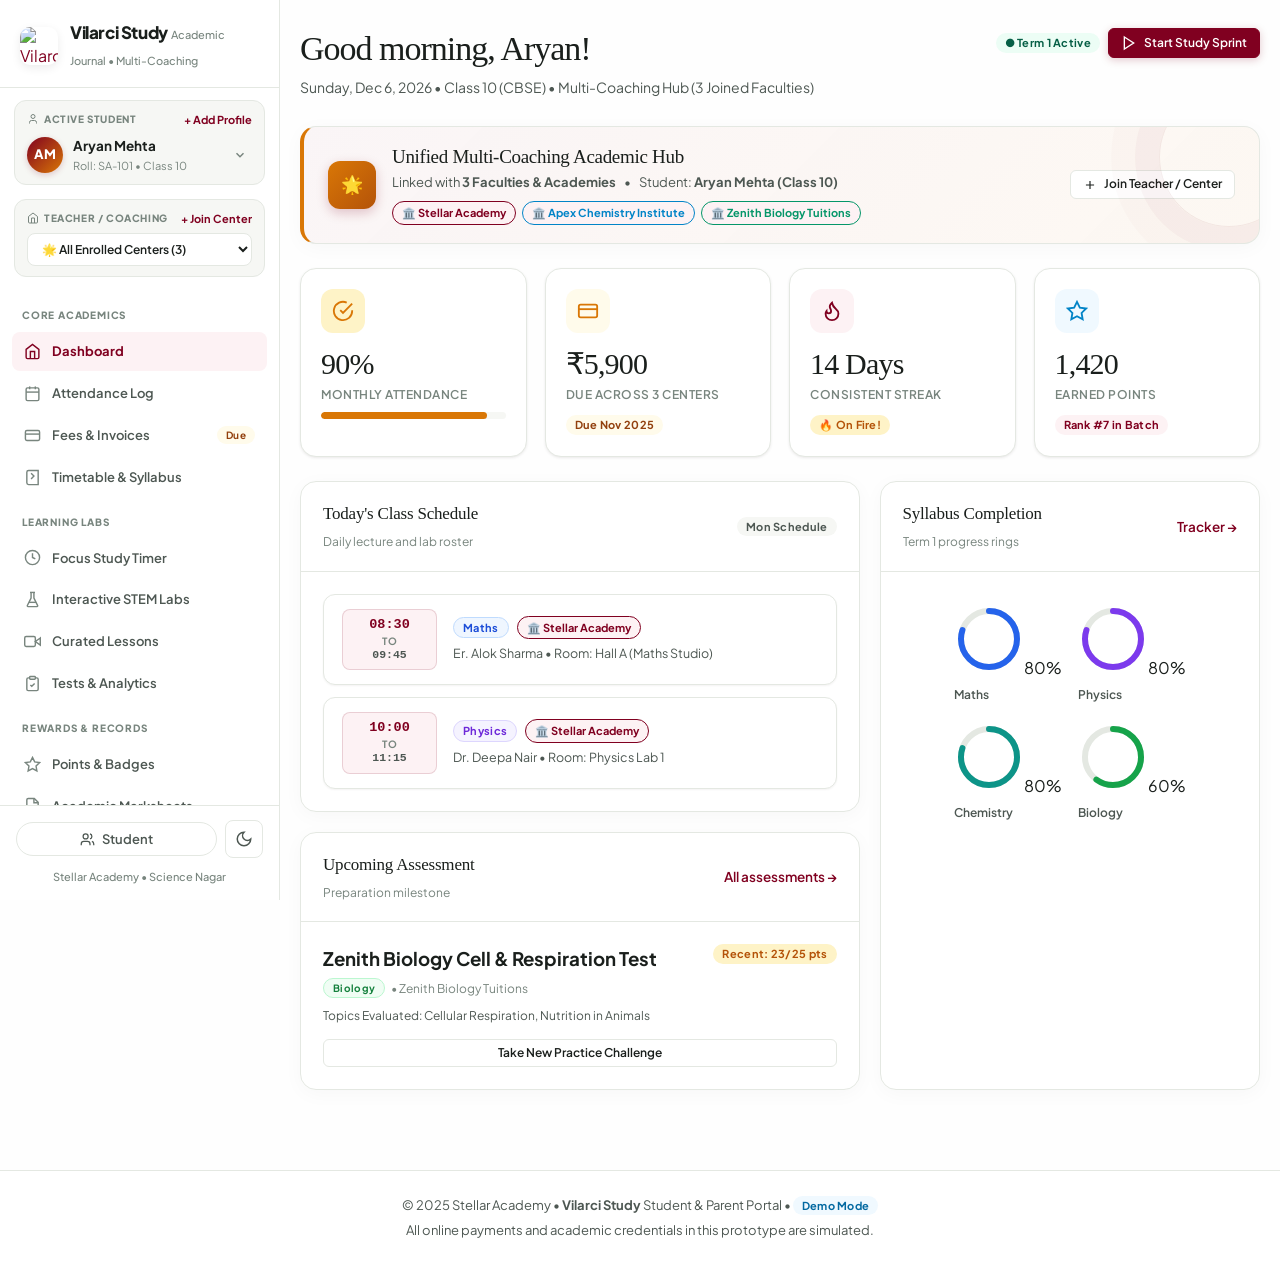
==== commit ebf5dd33: "feat: adopt #fefefe real website vibe, official web-icon logo, and 2-div sidebar profile switcher mo" ====
--- a/Vilarci-Study-demo/Anitigravity/index.html
+++ b/Vilarci-Study-demo/Anitigravity/index.html
@@ -3,7 +3,11 @@
 <head>
   <meta charset="UTF-8">
   <meta name="viewport" content="width=device-width, initial-scale=1.0">
-  <link rel="icon" href="https://officialpic.vilarci.in/Icons/web-icon.png" type="image/x-icon">
+
+  <!-- Favicon -->
+  <link rel="icon" type="image/png" href="https://officialpic.vilarci.in/Icons/web-icon.png">
+  <link rel="shortcut icon" type="image/png" href="https://officialpic.vilarci.in/Icons/web-icon.png">
+  <link rel="apple-touch-icon" href="https://officialpic.vilarci.in/Icons/web-icon.png">
 
   <meta name="description" content="Vilarci Study - Multi-Coaching & Tuition Learning Platform. Link multiple teachers, manage multiple students, fees, syllabus, and STEM simulations.">
   <title>Vilarci Study | Multi-Coaching & Tuition Platform (v2.0 Maroon Edition)</title>
@@ -15,9 +19,6 @@
 
   <!-- Core Stylesheet -->
   <link rel="stylesheet" href="css/styles.css">
-
-  <!-- Inline SVG Favicon (Maroon #800020) -->
-  <link rel="icon" type="image/svg+xml" href="data:image/svg+xml,<svg xmlns='http://www.w3.org/2000/svg' viewBox='0 0 24 24' fill='%23800020'><path d='M12 3L1 9l4 2.18v6L12 21l7-3.82v-6l2-1.09V17h2V9L12 3zm6.82 6L12 12.72 5.18 9 12 5.28 18.82 9zM17 15.99l-5 2.73-5-2.73v-3.72L12 15l5-2.73v3.72z'/></svg>">
 </head>
 <body>
 
@@ -27,7 +28,7 @@
       <svg viewBox="0 0 24 24" fill="none" stroke="currentColor" stroke-width="2" stroke-linecap="round" stroke-linejoin="round"><line x1="4" x2="20" y1="12" y2="12"/><line x1="4" x2="20" y1="6" y2="6"/><line x1="4" x2="20" y1="18" y2="18"/></svg>
     </button>
     <a href="#home" class="mobile-brand" aria-label="Vilarci Study Home">
-      <div class="nav-brand-icon" style="width:32px; height:32px; font-size:12px;">VS</div>
+      <img src="https://officialpic.vilarci.in/Icons/web-icon.png" alt="Vilarci Study Logo" class="nav-brand-img" style="width:32px; height:32px; border-radius:8px; object-fit:contain;">
       <span class="brand-name" style="font-size:16px;">Vilarci Study</span>
     </a>
     <div style="display:flex; align-items:center; gap:6px;">
@@ -45,10 +46,10 @@
     <!-- Sidebar Brand -->
     <div class="sidebar-brand-box">
       <a href="#home" class="nav-brand" aria-label="Vilarci Study Home">
-        <div class="nav-brand-icon" aria-hidden="true">VS</div>
+        <img src="https://officialpic.vilarci.in/Icons/web-icon.png" alt="Vilarci Study Logo" class="nav-brand-img" style="width:38px; height:38px; border-radius:10px; object-fit:contain; box-shadow:0 3px 10px rgba(0,0,0,0.08);">
         <div>
           <span class="brand-name">Vilarci Study</span>
-          <span class="brand-sub">Multi-Coaching Portal &bull; v2.0</span>
+          <span class="brand-sub">Academic Journal &bull; Multi-Coaching</span>
         </div>
       </a>
       <button type="button" class="sidebar-close-btn" id="sidebarCloseBtn" aria-label="Close sidebar">
@@ -56,19 +57,9 @@
       </button>
     </div>
 
-    <!-- Active Student Profile Card -->
-    <div class="sidebar-profile-card">
-      <div class="sidebar-avatar" id="sidebarAvatar">AM</div>
-      <div style="flex:1; overflow:hidden;">
-        <div class="sidebar-student-name" id="sidebarStudentName">Aryan Mehta</div>
-        <div class="sidebar-student-roll" id="sidebarStudentRoll">Roll: SA-101 &bull; Class 10</div>
-      </div>
-      <span class="status-indicator-dot" title="Active student session"></span>
-    </div>
-
-    <!-- 1. Student Profile Switcher (Up to 5 profiles supported) -->
-    <div class="sidebar-switcher-card">
-      <div class="switcher-header">
+    <!-- 1. Active Student Profile Card (Clickable to switch profile popup) -->
+    <div class="sidebar-profile-card" id="sidebarProfileCard" role="button" tabindex="0" title="Click to switch student profile" style="cursor:pointer;">
+      <div class="sidebar-profile-top">
         <span class="switcher-label">
           <svg viewBox="0 0 24 24" fill="none" stroke="currentColor" stroke-width="2" style="width:12px; height:12px;"><path d="M19 21v-2a4 4 0 0 0-4-4H9a4 4 0 0 0-4 4v2"/><circle cx="12" cy="7" r="4"/></svg>
           ACTIVE STUDENT
@@ -77,10 +68,20 @@
           + Add Profile
         </button>
       </div>
-      <select id="sidebarStudentSelect" class="custom-select-styled" aria-label="Switch Active Student Profile">
-        <!-- Dynamically rendered -->
-      </select>
+      <div class="sidebar-profile-main">
+        <div class="sidebar-avatar" id="sidebarAvatar">AM</div>
+        <div style="flex:1; overflow:hidden;">
+          <div class="sidebar-student-name" id="sidebarStudentName">Aryan Mehta</div>
+          <div class="sidebar-student-roll" id="sidebarStudentRoll">Roll: SA-101 &bull; Class 10</div>
+        </div>
+        <div class="profile-switch-chevron" title="Switch profile">
+          <svg viewBox="0 0 24 24" fill="none" stroke="currentColor" stroke-width="2.5" style="width:14px; height:14px;"><polyline points="6 9 12 15 18 9"/></svg>
+        </div>
+      </div>
     </div>
+
+    <!-- Hidden native student select for fallback compatibility -->
+    <select id="sidebarStudentSelect" style="display:none;" aria-label="Switch Active Student Profile"></select>
 
     <!-- 2. Teacher & Coaching Center Switcher -->
     <div class="sidebar-switcher-card">
--- a/Vilarci-Study-demo/Anitigravity/css/styles.css
+++ b/Vilarci-Study-demo/Anitigravity/css/styles.css
@@ -31,27 +31,54 @@
   --error:          #DC2626;
   --error-bg:       #FEF2F2;
   --error-text:     #991B1B;
-  --info:           #800020;
-  --info-bg:        #FDF2F4;
-  --info-text:      #630018;
-
-  /* Surfaces & Neutrals (Light Mode - Warm Velvet/Parchment Undertone) */
-  --bg-app:         #FAF6F6;
-  --surface:        #FFFFFF;
-  --surface-muted:  #F5EBEB;
-  --surface-alt:    #EBE0E0;
-  --border:         #E8DDDD;
+  --info:           #0284C7;
+  --info-bg:        #F0F9FF;
+  --info-text:      #0369A1;
+
+  /* Diverse Academic Subject Color Palette */
+  --color-maths:        #2563EB;
+  --color-maths-bg:     #EFF6FF;
+  --color-maths-border: #BFDBFE;
+  --color-maths-text:   #1D4ED8;
+
+  --color-physics:        #7C3AED;
+  --color-physics-bg:     #F5F3FF;
+  --color-physics-border: #DDD6FE;
+  --color-physics-text:   #6D28D9;
+
+  --color-chemistry:        #0D9488;
+  --color-chemistry-bg:     #F0FDFA;
+  --color-chemistry-border: #99F6E4;
+  --color-chemistry-text:   #0F766E;
+
+  --color-biology:        #16A34A;
+  --color-biology-bg:     #F0FDF4;
+  --color-biology-border: #BBF7D0;
+  --color-biology-text:   #15803D;
+
+  --color-english:        #EA580C;
+  --color-english-bg:     #FFF7ED;
+  --color-english-border: #FED7AA;
+  --color-english-text:   #C2410C;
+
+  /* Surfaces & Neutrals (Light Mode - Clean #fefefe Canvas with Organic Warmth) */
+  --bg-app:         #fefefe;
+  --surface:        #ffffff;
+  --surface-muted:  #f6f7f4;
+  --surface-alt:    #eef0eb;
+  --border:         #e4e8e2;
   --border-focus:   #800020;
 
   /* Typography */
-  --text-main:      #1F0D12;
-  --text-secondary: #574147;
-  --text-muted:     #8E777D;
+  --text-main:      #1a1f1c;
+  --text-secondary: #4d5752;
+  --text-muted:     #78857e;
   --text-white:     #FFFFFF;
 
-  /* Typography System */
-  --font-sans:      'Plus Jakarta Sans', system-ui, -apple-system, BlinkMacSystemFont, 'Segoe UI', Roboto, sans-serif;
-  --font-mono:      'JetBrains Mono', ui-monospace, SFMono-Regular, Menlo, Monaco, Consolas, monospace;
+  /* Typography System (Editorial serif + soft rounded UI sans like Replit) */
+  --font-serif:     Georgia, Cambria, "Times New Roman", Times, serif;
+  --font-sans:      ui-rounded, "Avenir Next", Avenir, 'Plus Jakarta Sans', "Segoe UI", -apple-system, sans-serif;
+  --font-mono:      'JetBrains Mono', "SFMono-Regular", Consolas, monospace;
 
   /* Elevation Shadows */
   --shadow-xs:      0 1px 2px 0 rgba(31, 13, 18, 0.05);
@@ -97,9 +124,29 @@
   --warning-bg:     rgba(217, 119, 6, 0.18);
   --warning-text:   #FBBF24;
   --error-bg:       rgba(220, 38, 38, 0.18);
-  --error-text:     #F87171;
-  --info-bg:        rgba(128, 0, 32, 0.2);
-  --info-text:      #F43F5E;
+  --info:           #38BDF8;
+  --info-bg:        rgba(56, 189, 248, 0.18);
+  --info-text:      #7DD3FC;
+
+  --color-maths-bg:     rgba(37, 99, 235, 0.2);
+  --color-maths-text:   #60A5FA;
+  --color-maths-border: rgba(96, 165, 250, 0.35);
+
+  --color-physics-bg:     rgba(124, 58, 237, 0.2);
+  --color-physics-text:   #A78BFA;
+  --color-physics-border: rgba(167, 139, 250, 0.35);
+
+  --color-chemistry-bg:     rgba(13, 148, 136, 0.2);
+  --color-chemistry-text:   #2DD4BF;
+  --color-chemistry-border: rgba(45, 212, 191, 0.35);
+
+  --color-biology-bg:     rgba(22, 163, 74, 0.2);
+  --color-biology-text:   #4ADE80;
+  --color-biology-border: rgba(74, 222, 128, 0.35);
+
+  --color-english-bg:     rgba(234, 88, 12, 0.2);
+  --color-english-text:   #FB923C;
+  --color-english-border: rgba(251, 146, 60, 0.35);
 
   --shadow-sm:      0 1px 3px 0 rgba(0, 0, 0, 0.5);
   --shadow-md:      0 4px 8px -1px rgba(0, 0, 0, 0.6);
@@ -286,13 +333,32 @@
   display: none;
 }
 
-/* Active Student Profile Card in Sidebar */
+/* Active Student Profile Card in Sidebar (Combined 2-in-1 Box) */
 .sidebar-profile-card {
-  margin: 14px 14px 10px;
+  margin: 12px 14px 8px;
   padding: 10px 12px;
   background: var(--surface-muted);
   border: 1px solid var(--border);
   border-radius: var(--radius-md);
+  display: flex;
+  flex-direction: column;
+  gap: 8px;
+  transition: all var(--transition-fast);
+}
+
+.sidebar-profile-card:hover {
+  background: var(--surface);
+  border-color: rgba(128, 0, 32, 0.3);
+  box-shadow: 0 4px 14px rgba(0, 0, 0, 0.04);
+}
+
+.sidebar-profile-top {
+  display: flex;
+  align-items: center;
+  justify-content: space-between;
+}
+
+.sidebar-profile-main {
   display: flex;
   align-items: center;
   gap: 10px;
@@ -302,7 +368,7 @@
   width: 36px;
   height: 36px;
   border-radius: var(--radius-pill);
-  background: var(--primary);
+  background: linear-gradient(135deg, var(--primary), var(--accent));
   color: #FFFFFF;
   font-weight: 800;
   font-size: 13px;
@@ -310,6 +376,7 @@
   align-items: center;
   justify-content: center;
   flex-shrink: 0;
+  box-shadow: 0 2px 6px rgba(128, 0, 32, 0.2);
 }
 
 .sidebar-student-name {
@@ -326,13 +393,28 @@
   color: var(--text-muted);
 }
 
+.profile-switch-chevron {
+  width: 24px;
+  height: 24px;
+  display: flex;
+  align-items: center;
+  justify-content: center;
+  color: var(--text-muted);
+  border-radius: var(--radius-xs);
+  transition: all var(--transition-fast);
+}
+
+.sidebar-profile-card:hover .profile-switch-chevron {
+  color: var(--primary);
+  transform: translateY(1px);
+}
+
 .status-indicator-dot {
   width: 8px;
   height: 8px;
   border-radius: 50%;
   background: var(--accent);
   box-shadow: 0 0 0 2px var(--surface);
-  flex-shrink: 0;
 }
 
 /* Sidebar Scrollable Menu */
@@ -549,15 +631,16 @@
 }
 
 .page-header h1 {
-  font-size: 26px;
-  font-weight: 800;
+  font-family: var(--font-serif);
+  font-size: 28px;
+  font-weight: 400;
   color: var(--text-main);
-  letter-spacing: -0.6px;
+  letter-spacing: -0.7px;
   line-height: 1.25;
 }
 
 @media (min-width: 768px) {
-  .page-header h1 { font-size: 32px; }
+  .page-header h1 { font-size: 34px; letter-spacing: -1px; }
 }
 
 .page-header p {
@@ -567,21 +650,21 @@
   line-height: 1.5;
 }
 
-/* ===== CARDS ARCHITECTURE ===== */
+/* ===== CARDS ARCHITECTURE (Editorial Replit Card Style) ===== */
 .card {
   background: var(--surface);
   border: 1px solid var(--border);
   border-radius: var(--radius-lg);
-  box-shadow: var(--shadow-sm);
-  transition: border-color var(--transition-fast), box-shadow var(--transition-fast);
+  box-shadow: 0 4px 20px rgba(0, 0, 0, 0.03);
+  transition: border-color var(--transition-fast), box-shadow var(--transition-fast), transform var(--transition-fast);
 }
 
 .card:hover {
-  box-shadow: var(--shadow-md);
+  box-shadow: 0 8px 30px rgba(0, 0, 0, 0.05);
 }
 
 .card-header {
-  padding: 16px 22px;
+  padding: 18px 22px;
   border-bottom: 1px solid var(--border);
   display: flex;
   align-items: center;
@@ -590,8 +673,9 @@
 }
 
 .card-title {
-  font-size: 16px;
-  font-weight: 700;
+  font-family: var(--font-serif);
+  font-size: 17px;
+  font-weight: 400;
   color: var(--text-main);
   letter-spacing: -0.2px;
 }
@@ -645,11 +729,12 @@
 .stat-card-icon.error   { background: var(--error-bg);       color: var(--error); }
 
 .stat-card-value {
-  font-size: 26px;
-  font-weight: 800;
+  font-family: var(--font-serif);
+  font-size: 30px;
+  font-weight: 400;
   color: var(--text-main);
   line-height: 1.15;
-  letter-spacing: -0.5px;
+  letter-spacing: -0.8px;
 }
 
 .stat-card-label {
@@ -670,6 +755,104 @@
 
 @media (min-width: 960px) {
   .dashboard-grid { grid-template-columns: 1.25fr 0.85fr; }
+}
+
+/* ===== TODAY'S SCHEDULE / CLASSES LIST ===== */
+.classes-list {
+  display: flex;
+  flex-direction: column;
+  gap: 12px;
+}
+
+.class-item {
+  display: flex;
+  align-items: center;
+  gap: 16px;
+  padding: 14px 18px;
+  background: var(--surface);
+  border: 1px solid var(--border);
+  border-radius: var(--radius-md);
+  box-shadow: var(--shadow-xs);
+  transition: all var(--transition-fast);
+}
+
+.class-item:hover {
+  border-color: var(--primary-light);
+  box-shadow: var(--shadow-sm);
+  transform: translateX(2px);
+}
+
+.class-time {
+  display: flex;
+  flex-direction: column;
+  align-items: center;
+  justify-content: center;
+  min-width: 95px;
+  padding: 8px 10px;
+  background: var(--primary-subtle);
+  border: 1px solid rgba(128, 0, 32, 0.15);
+  border-radius: var(--radius-sm);
+  text-align: center;
+  flex-shrink: 0;
+}
+
+[data-theme="dark"] .class-time {
+  background: rgba(158, 27, 50, 0.16);
+  border-color: rgba(158, 27, 50, 0.3);
+}
+
+.class-time-start {
+  font-family: var(--font-mono);
+  font-size: 13.5px;
+  font-weight: 800;
+  color: var(--primary);
+  line-height: 1.1;
+}
+
+[data-theme="dark"] .class-time-start {
+  color: #F87171;
+}
+
+.class-time-sep {
+  font-size: 10px;
+  font-weight: 700;
+  color: var(--text-muted);
+  line-height: 1;
+  margin: 3px 0;
+  text-transform: uppercase;
+  letter-spacing: 0.5px;
+}
+
+.class-time-end {
+  font-family: var(--font-mono);
+  font-size: 11.5px;
+  font-weight: 600;
+  color: var(--text-secondary);
+  line-height: 1.1;
+}
+
+.class-details {
+  flex: 1;
+  min-width: 0;
+}
+
+.class-top-row {
+  display: flex;
+  align-items: center;
+  gap: 8px;
+  flex-wrap: wrap;
+  margin-bottom: 4px;
+}
+
+.class-subject {
+  font-size: 13.5px;
+  font-weight: 700;
+  color: var(--text-main);
+}
+
+.class-teacher {
+  font-size: 12.5px;
+  color: var(--text-secondary);
 }
 
 /* ===== PROGRESS TRACKS & RINGS ===== */
@@ -825,6 +1008,25 @@
 .badge-error   { background: var(--error-bg);      color: var(--error-text); }
 .badge-info    { background: var(--info-bg);       color: var(--info-text); }
 .badge-neutral { background: var(--surface-muted);  color: var(--text-secondary); }
+
+/* Vibrant Academic Subject Badges */
+.badge-maths, .subject-maths         { background: var(--color-maths-bg);     color: var(--color-maths-text);     border: 1px solid var(--color-maths-border); }
+.badge-physics, .subject-physics     { background: var(--color-physics-bg);   color: var(--color-physics-text);   border: 1px solid var(--color-physics-border); }
+.badge-chemistry, .subject-chemistry { background: var(--color-chemistry-bg); color: var(--color-chemistry-text); border: 1px solid var(--color-chemistry-border); }
+.badge-biology, .subject-biology     { background: var(--color-biology-bg);   color: var(--color-biology-text);   border: 1px solid var(--color-biology-border); }
+.badge-english, .subject-english     { background: var(--color-english-bg);   color: var(--color-english-text);   border: 1px solid var(--color-english-border); }
+
+/* Subject Pill Tag */
+.subject-tag {
+  display: inline-flex;
+  align-items: center;
+  gap: 4px;
+  padding: 2px 8px;
+  border-radius: var(--radius-pill);
+  font-size: 11px;
+  font-weight: 700;
+  letter-spacing: 0.2px;
+}
 
 .filter-chips {
   display: flex;
@@ -1487,22 +1689,77 @@
 .sim-fallback.visible { display: flex; }
 
 /* ===== TESTS & QUIZ SYSTEM ===== */
-.tests-list { display: grid; gap: 12px; }
-
-.test-card {
+.tests-list {
+  display: flex;
+  flex-direction: column;
+  gap: 12px;
+}
+
+.test-item {
   background: var(--surface);
   border: 1px solid var(--border);
   border-radius: var(--radius-md);
-  padding: 16px 20px;
-  display: flex;
-  align-items: center;
-  justify-content: space-between;
+  padding: 14px 18px;
+  display: flex;
+  align-items: center;
   gap: 16px;
-}
-
-.test-card-name { font-size: 15px; font-weight: 700; color: var(--text-main); }
-.test-card-meta { font-size: 12px; color: var(--text-secondary); margin-top: 3px; }
-.test-score-value { font-size: 20px; font-weight: 800; color: var(--text-main); }
+  box-shadow: var(--shadow-xs);
+  transition: all var(--transition-fast);
+}
+
+.test-item:hover {
+  border-color: var(--primary-light);
+  box-shadow: var(--shadow-sm);
+  transform: translateX(2px);
+}
+
+.test-score-box {
+  display: flex;
+  flex-direction: column;
+  align-items: center;
+  justify-content: center;
+  min-width: 84px;
+  padding: 8px 10px;
+  background: var(--surface-muted);
+  border: 1px solid var(--border);
+  border-radius: var(--radius-sm);
+  text-align: center;
+  flex-shrink: 0;
+}
+
+.test-score-val {
+  font-family: var(--font-mono);
+  font-size: 14.5px;
+  font-weight: 800;
+  color: var(--text-main);
+  line-height: 1.1;
+}
+
+.test-score-pct {
+  margin-top: 5px;
+  font-size: 11px;
+  font-weight: 700;
+  padding: 2px 8px;
+  border-radius: var(--radius-pill);
+  line-height: 1.2;
+}
+
+.test-info {
+  flex: 1;
+  min-width: 0;
+}
+
+.test-name {
+  font-size: 14.5px;
+  font-weight: 700;
+  color: var(--text-main);
+}
+
+.test-meta {
+  font-size: 12px;
+  color: var(--text-secondary);
+  margin-top: 3px;
+}
 
 .weak-topics-list { display: flex; flex-wrap: wrap; gap: 8px; padding: 18px 22px; }
 .weak-topic-chip {
@@ -1676,122 +1933,487 @@
 .ph-pts  { font-size: 13.5px; font-weight: 800; color: var(--accent); flex-shrink: 0; }
 
 /* ===== MARKSHEET & CERTIFICATES PRINT SYSTEM ===== */
-.docs-list { display: grid; gap: 12px; }
-.doc-list-card {
-  background: var(--surface);
-  border: 1px solid var(--border);
+.docs-list {
+  display: grid;
+  grid-template-columns: repeat(auto-fill, minmax(340px, 1fr));
+  gap: 20px;
+}
+
+.doc-item-card {
+  position: relative;
+  background: var(--surface);
+  border: 1px solid var(--border);
+  border-radius: var(--radius-lg);
+  padding: 24px;
+  box-shadow: var(--shadow-sm);
+  transition: all var(--transition-base);
+  display: flex;
+  flex-direction: column;
+  justify-content: space-between;
+  overflow: hidden;
+}
+
+.doc-item-card::before {
+  content: '';
+  position: absolute;
+  top: 0;
+  left: 0;
+  right: 0;
+  height: 4px;
+  background: linear-gradient(90deg, var(--primary), var(--accent), #2563EB);
+}
+
+.doc-item-card:hover {
+  transform: translateY(-4px);
+  box-shadow: var(--shadow-lg);
+  border-color: var(--primary-light);
+}
+
+.doc-card-top {
+  display: flex;
+  align-items: flex-start;
+  justify-content: space-between;
+  gap: 12px;
+  margin-bottom: 12px;
+}
+
+.doc-card-icon {
+  width: 46px;
+  height: 46px;
   border-radius: var(--radius-md);
-  padding: 18px 22px;
-  display: flex;
-  align-items: center;
-  gap: 18px;
-}
-.doc-list-icon {
-  width: 44px;
-  height: 44px;
-  border-radius: var(--radius-sm);
   background: var(--primary-subtle);
   color: var(--primary);
   display: flex;
   align-items: center;
   justify-content: center;
+  font-size: 24px;
   flex-shrink: 0;
-}
-.doc-list-icon svg { width: 22px; height: 22px; }
-.doc-list-info { flex: 1; }
-.doc-list-title { font-size: 15px; font-weight: 700; color: var(--text-main); }
-.doc-list-meta  { font-size: 12px; color: var(--text-secondary); margin-top: 3px; }
-
-.doc-viewer { display: none; }
-.doc-viewer.active { display: block; animation: fadeIn 200ms ease-out both; }
-.print-actions { display: flex; gap: 10px; margin-bottom: 22px; }
-
+  box-shadow: 0 2px 8px var(--primary-glow);
+}
+
+[data-theme="dark"] .doc-card-icon {
+  background: rgba(128, 0, 32, 0.3);
+  color: #F87171;
+}
+
+.doc-card-badges {
+  display: flex;
+  flex-wrap: wrap;
+  gap: 6px;
+  justify-content: flex-end;
+}
+
+.doc-card-title {
+  font-size: 16px;
+  font-weight: 800;
+  color: var(--text-main);
+  line-height: 1.35;
+  margin-bottom: 6px;
+}
+
+.doc-card-meta {
+  font-size: 12px;
+  color: var(--text-secondary);
+  margin-bottom: 14px;
+  display: flex;
+  align-items: center;
+  gap: 8px;
+  flex-wrap: wrap;
+}
+
+.doc-card-meta code {
+  font-family: var(--font-mono);
+  background: var(--surface-muted);
+  padding: 2px 6px;
+  border-radius: var(--radius-xs);
+  font-weight: 700;
+  color: var(--primary);
+}
+
+.doc-card-scores {
+  background: var(--surface-muted);
+  border: 1px solid var(--border);
+  border-radius: var(--radius-md);
+  padding: 12px 14px;
+  margin-bottom: 16px;
+  display: flex;
+  align-items: center;
+  justify-content: space-between;
+}
+
+.doc-card-score-metric {
+  display: flex;
+  flex-direction: column;
+}
+
+.doc-card-score-label {
+  font-size: 11px;
+  font-weight: 600;
+  text-transform: uppercase;
+  color: var(--text-muted);
+  letter-spacing: 0.5px;
+}
+
+.doc-card-score-value {
+  font-size: 16px;
+  font-weight: 800;
+  color: var(--text-main);
+  font-family: var(--font-mono);
+}
+
+.doc-card-grade-badge {
+  font-size: 12px;
+  font-weight: 800;
+  padding: 4px 10px;
+  border-radius: var(--radius-pill);
+}
+
+.doc-card-subs-preview {
+  display: flex;
+  flex-wrap: wrap;
+  gap: 6px;
+  margin-bottom: 16px;
+}
+
+.doc-card-sub-pill {
+  font-size: 11px;
+  padding: 2px 8px;
+  border-radius: var(--radius-pill);
+  font-weight: 600;
+}
+
+/* Document Viewer & Print Screen */
+.doc-viewer {
+  display: none;
+}
+.doc-viewer.active {
+  display: block;
+  animation: fadeIn 220ms ease-out both;
+}
+
+.print-actions {
+  display: flex;
+  align-items: center;
+  justify-content: space-between;
+  gap: 12px;
+  margin-bottom: 24px;
+  background: var(--surface);
+  border: 1px solid var(--border);
+  border-radius: var(--radius-md);
+  padding: 12px 18px;
+  box-shadow: var(--shadow-sm);
+}
+
+/* Printable Certificate Frame (Executive Layout) */
 .printable-doc {
   background: #FFFFFF;
-  color: #0F172A;
-  border: 1px solid var(--border);
-  border-radius: var(--radius-xl);
-  padding: 44px;
-  max-width: 820px;
+  color: #1F0D12;
+  border: 3px double #800020;
+  outline: 1.5px solid #D97706;
+  outline-offset: -10px;
+  border-radius: 14px;
+  padding: 48px 44px;
+  max-width: 860px;
   margin: 0 auto;
-  box-shadow: var(--shadow-lg);
+  box-shadow: 0 12px 30px rgba(0, 0, 0, 0.12);
   font-family: var(--font-sans);
+  position: relative;
+  background-color: #FFFFFF;
+}
+
+/* Ornate corner embellishments */
+.printable-doc::before {
+  content: '✦';
+  position: absolute;
+  top: 16px;
+  left: 18px;
+  font-size: 14px;
+  color: #D97706;
+}
+
+.printable-doc::after {
+  content: '✦';
+  position: absolute;
+  top: 16px;
+  right: 18px;
+  font-size: 14px;
+  color: #D97706;
 }
 
 .doc-header {
   text-align: center;
-  border-bottom: 2px solid var(--primary);
-  padding-bottom: 24px;
+  border-bottom: 2px solid #800020;
+  padding-bottom: 22px;
   margin-bottom: 24px;
+  position: relative;
 }
 
 .doc-logo-box {
-  width: 58px;
-  height: 58px;
+  width: 62px;
+  height: 62px;
   border-radius: 12px;
   background: linear-gradient(135deg, #800020, #4C0519);
   color: #FFFFFF;
   display: flex;
   align-items: center;
   justify-content: center;
-  font-size: 20px;
+  font-size: 22px;
   font-weight: 800;
   margin: 0 auto 12px;
-}
-
-.doc-center-name { font-size: 22px; font-weight: 800; color: #1F0D12; }
-.doc-center-addr { font-size: 12px; color: #7E636B; margin-top: 2px; }
-.doc-exam-name   { font-size: 15px; font-weight: 700; color: var(--primary); margin-top: 14px; }
-
-.doc-student-table { width: 100%; font-size: 13.5px; margin-bottom: 24px; }
-.doc-student-table td { padding: 6px 10px; }
-.doc-student-table td:first-child, .doc-student-table td:nth-child(3) { color: #7E636B; font-weight: 600; width: 140px; }
-
-.doc-marks-table { width: 100%; border-collapse: collapse; margin-bottom: 24px; font-size: 14px; }
-.doc-marks-table th { background: #800020; color: #FFFFFF; padding: 12px 14px; text-align: left; }
-.doc-marks-table td { padding: 12px 14px; border-bottom: 1px solid #E8DDDD; }
-.doc-marks-table tr:nth-child(even) td { background: #FAF6F6; }
-.doc-total-row td { font-weight: 800; background: #FDF2F4 !important; color: #800020; }
+  box-shadow: 0 4px 10px rgba(128, 0, 32, 0.25);
+  border: 2px solid #D97706;
+}
+
+.doc-center-name {
+  font-size: 24px;
+  font-weight: 800;
+  color: #1F0D12;
+  letter-spacing: 0.5px;
+  text-transform: uppercase;
+}
+
+.doc-center-addr {
+  font-size: 12.5px;
+  color: #574147;
+  margin-top: 4px;
+  line-height: 1.4;
+}
+
+.doc-affiliation-tag {
+  display: inline-block;
+  margin-top: 8px;
+  font-size: 11px;
+  font-weight: 700;
+  text-transform: uppercase;
+  letter-spacing: 1px;
+  color: #800020;
+  background: #FDF2F4;
+  padding: 3px 12px;
+  border-radius: var(--radius-pill);
+  border: 1px solid rgba(128, 0, 32, 0.2);
+}
+
+.doc-exam-banner {
+  margin-top: 18px;
+  padding: 8px 16px;
+  background: linear-gradient(90deg, #800020, #9E1B32, #800020);
+  color: #FFFFFF;
+  border-radius: var(--radius-sm);
+  font-size: 14px;
+  font-weight: 800;
+  text-transform: uppercase;
+  letter-spacing: 1px;
+  text-align: center;
+}
+
+.doc-student-table {
+  width: 100%;
+  font-size: 13.5px;
+  margin-bottom: 24px;
+  border-collapse: separate;
+  border-spacing: 0;
+  background: #FAF6F6;
+  border: 1px solid #E8DDDD;
+  border-radius: var(--radius-md);
+  overflow: hidden;
+}
+
+.doc-student-table td {
+  padding: 10px 14px;
+  border-bottom: 1px solid #EFE6E6;
+  color: #1F0D12;
+}
+
+.doc-student-table tr:last-child td {
+  border-bottom: none;
+}
+
+.doc-student-table td:first-child,
+.doc-student-table td:nth-child(3) {
+  color: #7E636B;
+  font-weight: 700;
+  width: 150px;
+  background: #F5EBEB;
+  border-right: 1px solid #EFE6E6;
+}
+
+.doc-marks-table {
+  width: 100%;
+  border-collapse: collapse;
+  margin-bottom: 24px;
+  font-size: 13.5px;
+  border: 1px solid #E8DDDD;
+  border-radius: var(--radius-md);
+  overflow: hidden;
+}
+
+.doc-marks-table th {
+  background: #800020;
+  color: #FFFFFF;
+  padding: 12px 14px;
+  text-align: left;
+  font-weight: 700;
+  border-bottom: 2px solid #D97706;
+}
+
+.doc-marks-table td {
+  padding: 12px 14px;
+  border-bottom: 1px solid #E8DDDD;
+  color: #1F0D12;
+}
+
+.doc-marks-table tr:nth-child(even) td {
+  background: #FAF6F6;
+}
+
+.doc-total-row td {
+  font-weight: 800;
+  background: #FDF2F4 !important;
+  color: #800020;
+  font-size: 14.5px;
+  border-top: 2px solid #800020;
+}
 
 .doc-summary {
-  display: flex;
-  align-items: center;
-  gap: 16px;
-  background: #F8FAFC;
+  display: grid;
+  grid-template-columns: repeat(4, 1fr);
+  gap: 12px;
+  background: #FDF9F6;
+  border: 1px solid #EAD8C7;
   border-radius: var(--radius-md);
-  padding: 18px 22px;
-  margin-bottom: 28px;
-}
-
-.doc-summary-value { font-size: 22px; font-weight: 800; color: var(--primary); }
-.doc-summary-label { font-size: 11px; text-transform: uppercase; color: #64748B; font-weight: 600; }
-
-.doc-qr {
-  display: grid;
-  grid-template-columns: repeat(9, 10px);
-  grid-template-rows: repeat(9, 10px);
-  gap: 2px;
-}
-.doc-qr-cell { width: 10px; height: 10px; border-radius: 1px; }
-
-.doc-signatures { display: flex; justify-content: space-between; gap: 40px; margin-top: 36px; }
+  padding: 16px 18px;
+  margin-bottom: 26px;
+  text-align: center;
+}
+
+.doc-summary-item {
+  display: flex;
+  flex-direction: column;
+  justify-content: center;
+  align-items: center;
+}
+
+.doc-summary-value {
+  font-size: 22px;
+  font-weight: 800;
+  color: #800020;
+  line-height: 1.1;
+}
+
+.doc-summary-label {
+  font-size: 11px;
+  text-transform: uppercase;
+  color: #7E636B;
+  font-weight: 700;
+  letter-spacing: 0.5px;
+  margin-top: 4px;
+}
+
+/* Authentication & Seal Block */
+.doc-auth-block {
+  display: flex;
+  align-items: center;
+  justify-content: space-between;
+  gap: 20px;
+  padding: 18px;
+  background: #FAF6F6;
+  border: 1px dashed #C28828;
+  border-radius: var(--radius-md);
+  margin-bottom: 24px;
+}
+
+.doc-qr-area {
+  display: flex;
+  align-items: center;
+  gap: 14px;
+}
+
+.doc-qr-svg {
+  width: 64px;
+  height: 64px;
+  background: #FFFFFF;
+  padding: 4px;
+  border: 1px solid #E8DDDD;
+  border-radius: var(--radius-xs);
+  flex-shrink: 0;
+}
+
+.doc-seal-graphic {
+  width: 80px;
+  height: 80px;
+  border: 3px double #C28828;
+  border-radius: 50%;
+  display: flex;
+  flex-direction: column;
+  align-items: center;
+  justify-content: center;
+  text-align: center;
+  padding: 4px;
+  background: #FFFDF9;
+  box-shadow: inset 0 0 10px rgba(194, 136, 40, 0.15);
+  flex-shrink: 0;
+}
+
+.doc-seal-text {
+  font-size: 7.5px;
+  font-weight: 800;
+  color: #800020;
+  text-transform: uppercase;
+  letter-spacing: 0.5px;
+  line-height: 1.1;
+}
+
+.doc-seal-star {
+  color: #D97706;
+  font-size: 9px;
+  margin: 1px 0;
+}
+
+.doc-signatures {
+  display: flex;
+  justify-content: space-between;
+  gap: 40px;
+  margin-top: 28px;
+}
+
 .doc-sig-box {
   flex: 1;
   text-align: center;
-  border-top: 1px solid #94A3B8;
-  padding-top: 10px;
+}
+
+.doc-sig-line {
+  height: 38px;
+  display: flex;
+  align-items: flex-end;
+  justify-content: center;
+  font-family: 'Brush Script MT', 'Segoe Script', cursive, serif;
+  font-size: 20px;
+  color: #800020;
+  padding-bottom: 2px;
+}
+
+.doc-sig-title {
+  border-top: 1px solid #7E636B;
+  padding-top: 6px;
   font-size: 12px;
-  color: #64748B;
+  font-weight: 700;
+  color: #574147;
+}
+
+.doc-sig-sub {
+  font-size: 10.5px;
+  color: #8E777D;
 }
 
 .doc-disclaimer {
   text-align: center;
-  font-size: 11.5px;
-  color: #94A3B8;
-  margin-top: 24px;
-  padding-top: 16px;
-  border-top: 1px dashed #E2E8F0;
-  line-height: 1.5;
+  font-size: 11px;
+  color: #8E777D;
+  margin-top: 20px;
+  padding-top: 14px;
+  border-top: 1px dashed #E8DDDD;
+  line-height: 1.4;
+  font-style: italic;
 }
 
 /* ===== VERIFY PAGE ===== */
@@ -2156,55 +2778,74 @@
   box-shadow: 0 0 0 2px var(--primary-glow);
 }
 
-/* Teacher / Coaching Hero Card (Academic Pages) */
+/* Teacher / Coaching Hero Card (Academic Pages - Editorial Replit Style) */
 .teacher-hero-card {
-  background: var(--surface);
+  position: relative;
+  overflow: hidden;
+  background: linear-gradient(135deg, rgba(128, 0, 32, 0.04), rgba(217, 119, 6, 0.05)), var(--surface);
   border: 1px solid var(--border);
   border-left: 4px solid var(--primary);
-  border-radius: var(--radius-md);
-  padding: 16px 20px;
-  margin-bottom: 22px;
+  border-radius: var(--radius-lg);
+  padding: 18px 24px;
+  margin-bottom: 24px;
   display: flex;
   flex-wrap: wrap;
   align-items: center;
   justify-content: space-between;
   gap: 16px;
-  box-shadow: var(--shadow-xs);
+  box-shadow: 0 4px 20px rgba(0, 0, 0, 0.03);
   transition: all var(--transition-base);
 }
 
+.teacher-hero-card::after {
+  content: "";
+  position: absolute;
+  top: -40px;
+  right: -40px;
+  width: 140px;
+  height: 140px;
+  border-radius: 50%;
+  border: 1px solid rgba(128, 0, 32, 0.08);
+  box-shadow: 0 0 0 24px rgba(128, 0, 32, 0.03), 0 0 0 48px rgba(128, 0, 32, 0.015);
+  pointer-events: none;
+}
+
 .teacher-hero-info {
   display: flex;
   align-items: center;
-  gap: 14px;
+  gap: 16px;
+  position: relative;
+  z-index: 1;
 }
 
 .teacher-logo-badge {
-  width: 44px;
-  height: 44px;
-  border-radius: var(--radius-sm);
+  width: 48px;
+  height: 48px;
+  border-radius: var(--radius-md);
   background: linear-gradient(135deg, var(--primary), #4C0519);
   color: #FFFFFF;
   font-weight: 800;
-  font-size: 16px;
+  font-size: 18px;
   display: flex;
   align-items: center;
   justify-content: center;
   flex-shrink: 0;
-  box-shadow: 0 2px 6px var(--primary-glow);
+  box-shadow: 0 4px 12px var(--primary-glow);
 }
 
 .teacher-hero-title {
-  font-size: 16px;
-  font-weight: 800;
+  font-family: var(--font-serif);
+  font-size: 19px;
+  font-weight: 400;
   color: var(--text-main);
+  letter-spacing: -0.3px;
   line-height: 1.25;
 }
 
 .teacher-hero-sub {
-  font-size: 12px;
+  font-size: 13px;
   color: var(--text-secondary);
-  margin-top: 3px;
+  margin-top: 4px;
   display: flex;
   flex-wrap: wrap;
   align-items: center;
